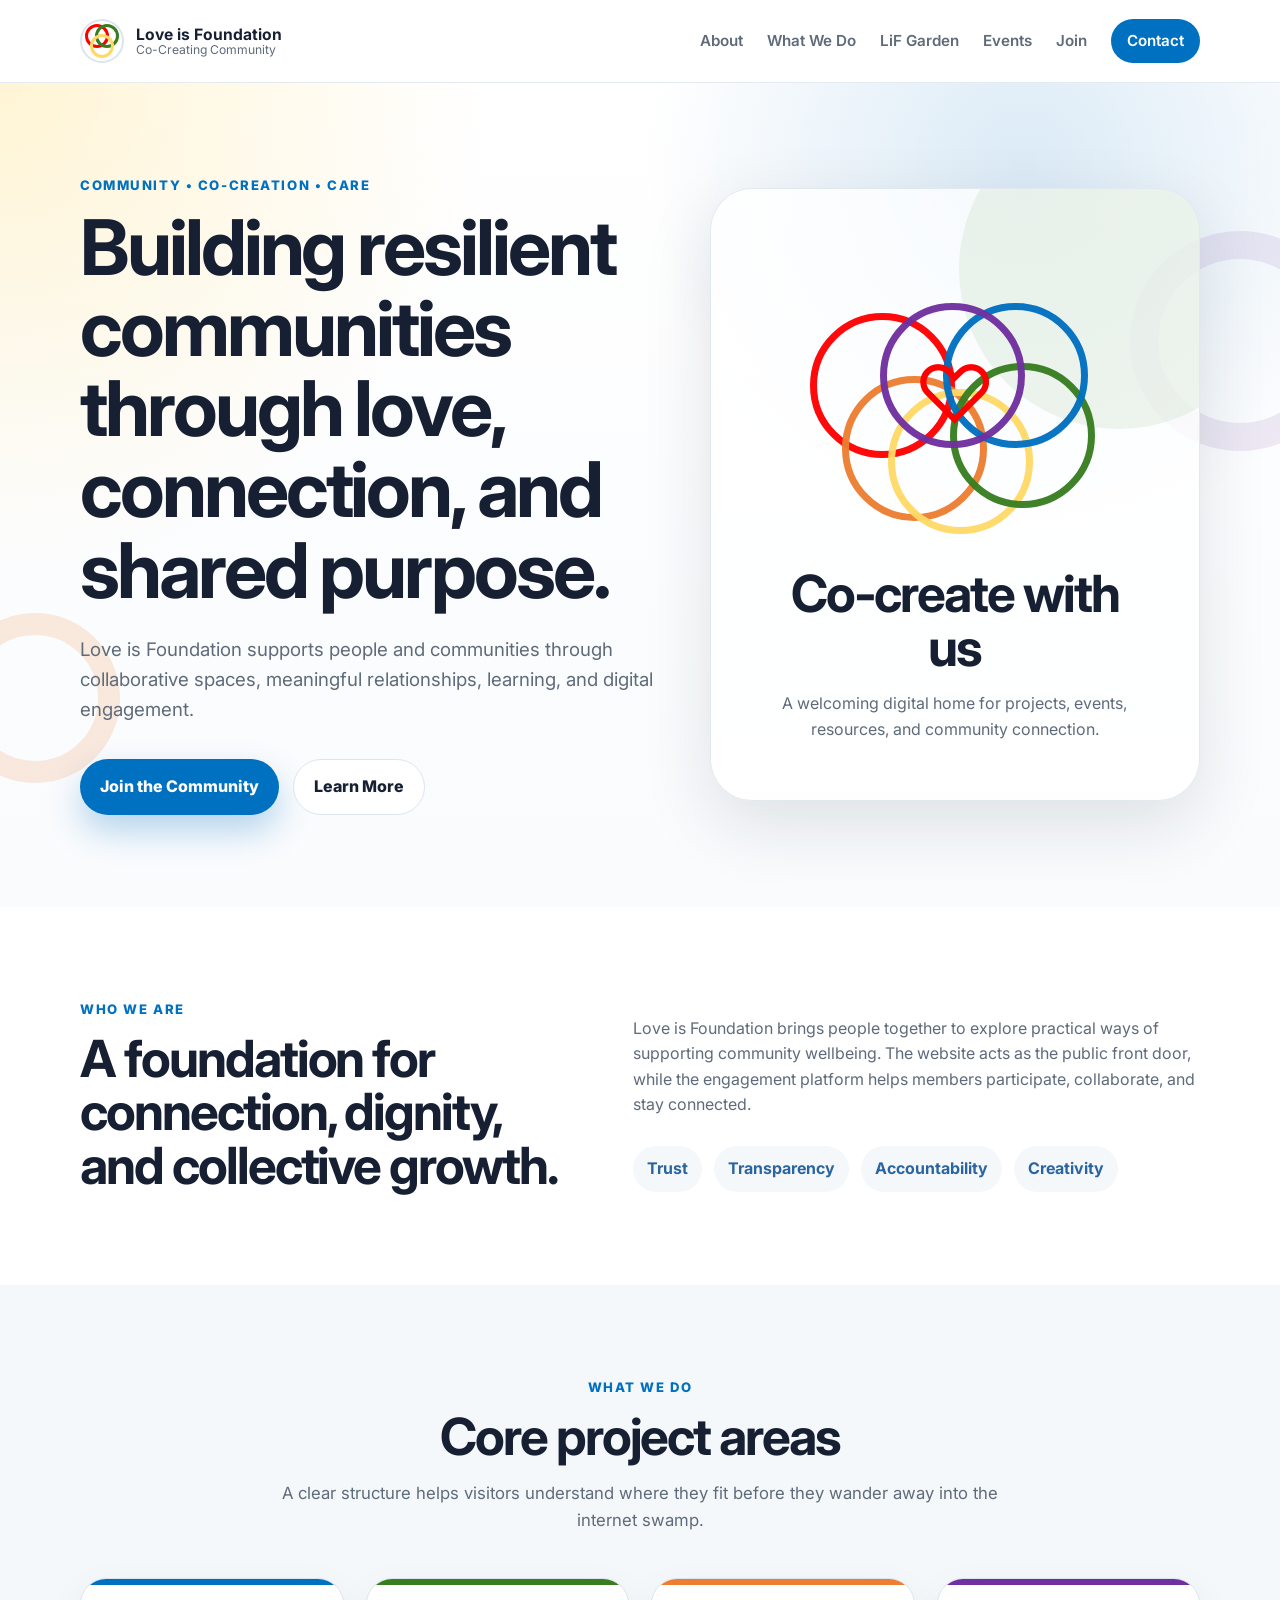
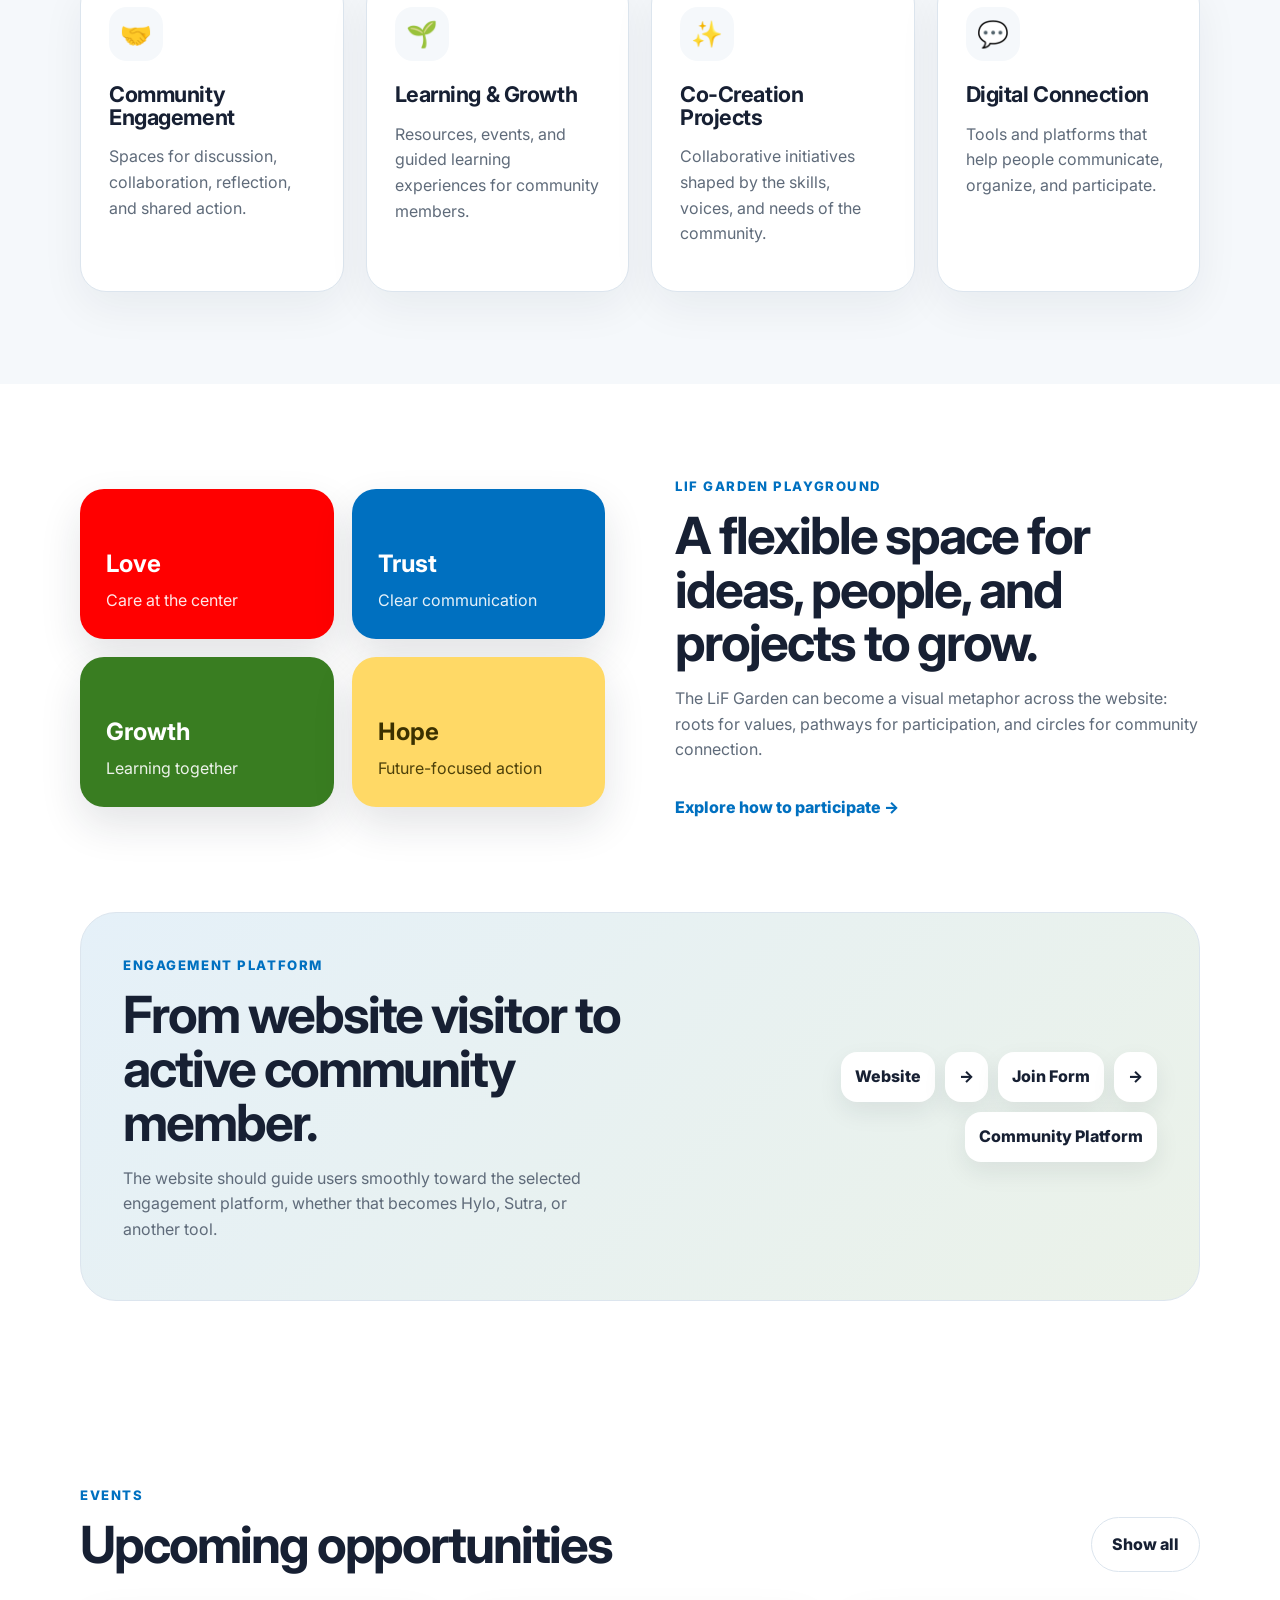
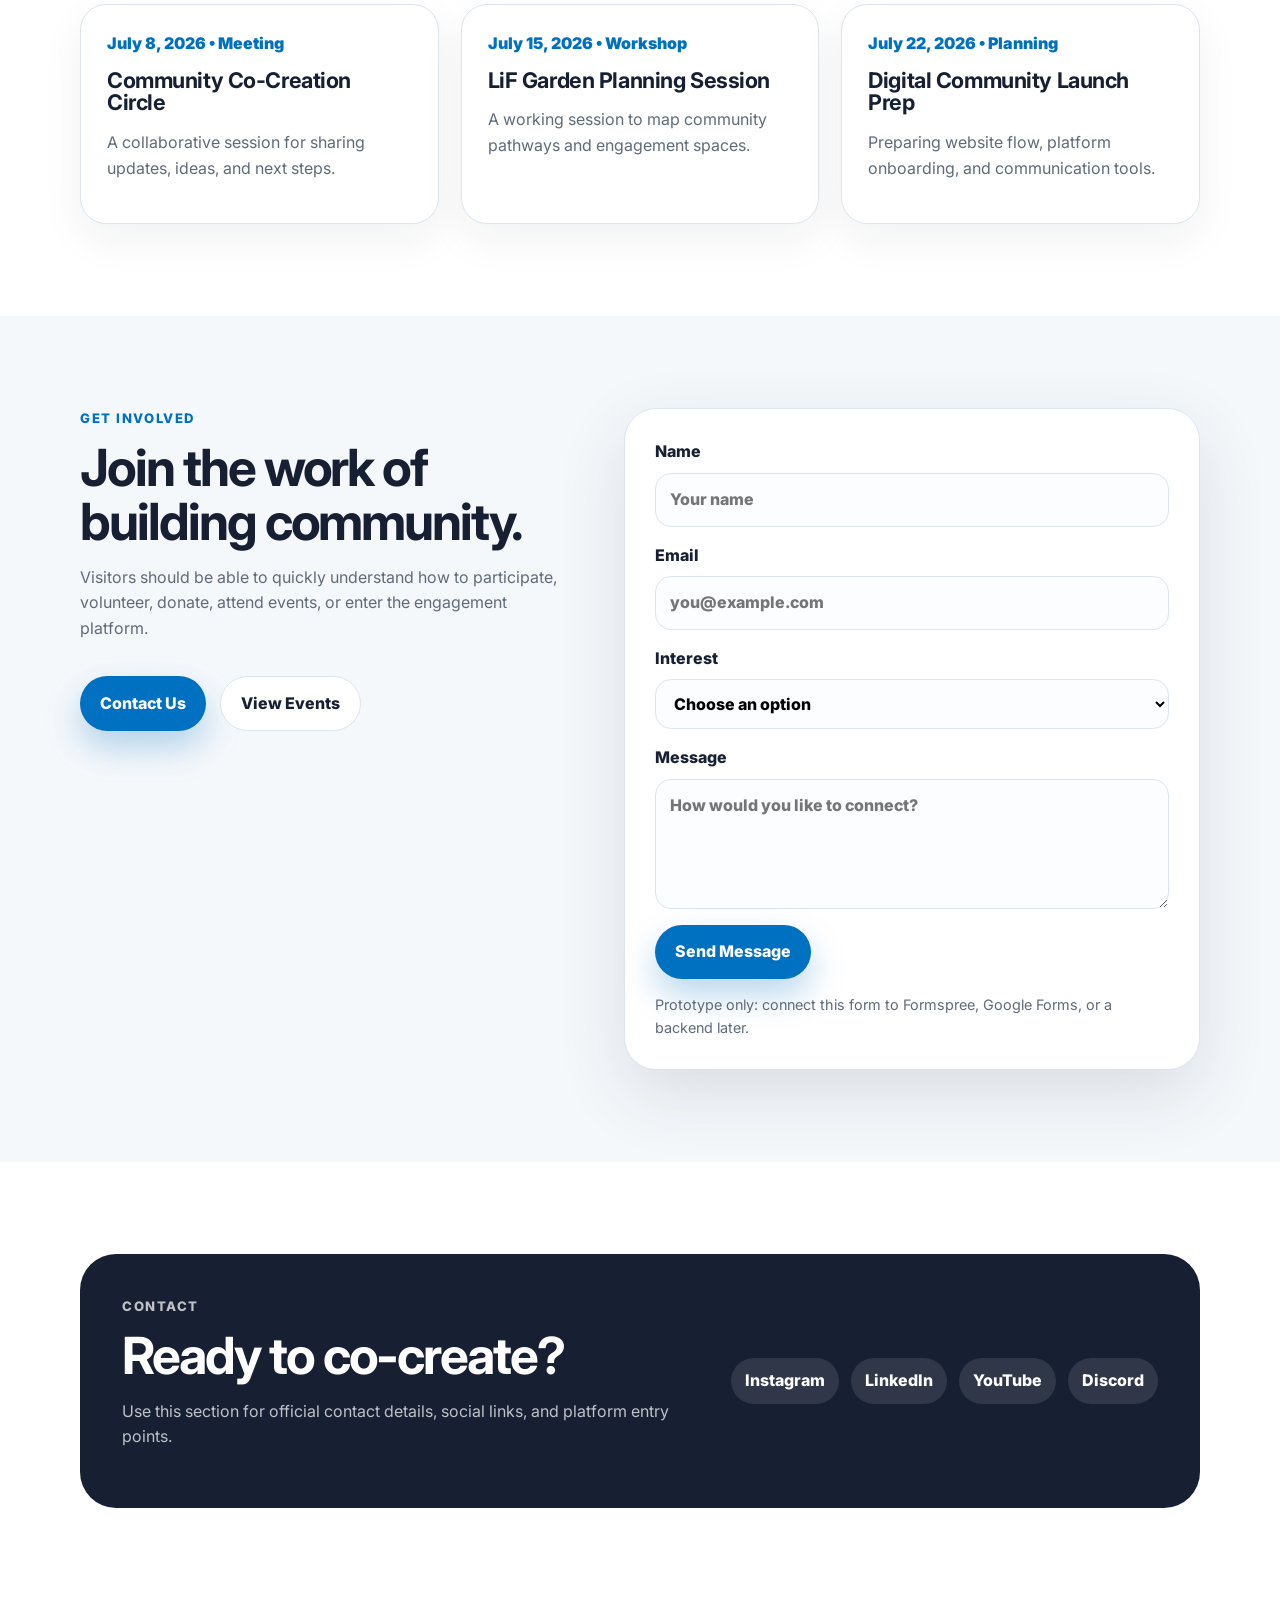
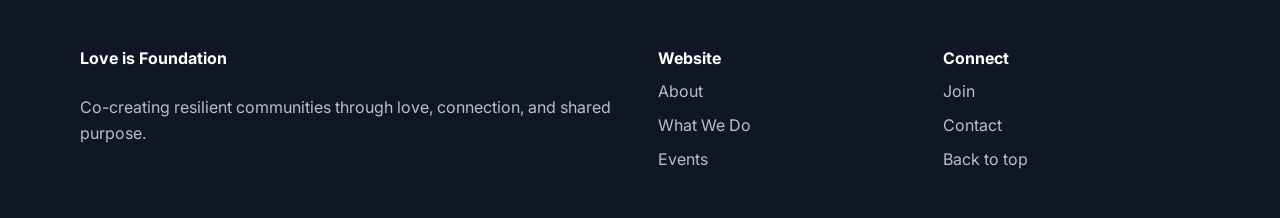
==== index.html @ 9cab79f5 "Add files via upload" ====
<!DOCTYPE html>
<html lang="en">
<head>
  <meta charset="UTF-8" />
  <meta name="viewport" content="width=device-width, initial-scale=1.0" />
  <meta name="description" content="Love is Foundation website prototype for community, co-creation, events, volunteering, and engagement." />
  <title>Love is Foundation | Co-Creating Community</title>
  <link rel="preconnect" href="https://fonts.googleapis.com">
  <link rel="preconnect" href="https://fonts.gstatic.com" crossorigin>
  <link href="https://fonts.googleapis.com/css2?family=Inter:wght@400;500;600;700;800&display=swap" rel="stylesheet">
  <link rel="stylesheet" href="styles.css" />
</head>
<body>
  <a class="skip-link" href="#main">Skip to main content</a>

  <header class="site-header" id="top">
    <nav class="nav container" aria-label="Main navigation">
      <a href="#home" class="brand" aria-label="Love is Foundation home">
        <span class="brand-mark" aria-hidden="true">
          <span></span><span></span><span></span>
        </span>
        <span class="brand-text">
          <strong>Love is Foundation</strong>
          <small>Co-Creating Community</small>
        </span>
      </a>

      <button class="nav-toggle" id="navToggle" aria-label="Open menu" aria-expanded="false">
        <span></span><span></span><span></span>
      </button>

      <div class="nav-links" id="navLinks">
        <a href="#about">About</a>
        <a href="#work">What We Do</a>
        <a href="#garden">LiF Garden</a>
        <a href="#events">Events</a>
        <a href="#join">Join</a>
        <a href="#contact" class="nav-cta">Contact</a>
      </div>
    </nav>
  </header>

  <main id="main">
    <section class="hero section" id="home">
      <div class="hero-bg-shape shape-one" aria-hidden="true"></div>
      <div class="hero-bg-shape shape-two" aria-hidden="true"></div>

      <div class="container hero-grid">
        <div class="hero-content reveal">
          <p class="eyebrow">Community • Co-Creation • Care</p>
          <h1>Building resilient communities through love, connection, and shared purpose.</h1>
          <p class="hero-text">
            Love is Foundation supports people and communities through collaborative spaces,
            meaningful relationships, learning, and digital engagement.
          </p>
          <div class="hero-actions">
            <a class="btn btn-primary" href="#join">Join the Community</a>
            <a class="btn btn-secondary" href="#about">Learn More</a>
          </div>
        </div>

        <div class="hero-card reveal">
          <div class="orbit-logo" aria-label="Decorative Love is Foundation inspired circle graphic">
            <span class="circle red"></span>
            <span class="circle orange"></span>
            <span class="circle yellow"></span>
            <span class="circle green"></span>
            <span class="circle blue"></span>
            <span class="circle purple"></span>
            <span class="heart">♡</span>
          </div>
          <div class="hero-card-text">
            <h2>Co-create with us</h2>
            <p>A welcoming digital home for projects, events, resources, and community connection.</p>
          </div>
        </div>
      </div>
    </section>

    <section class="section about" id="about">
      <div class="container split">
        <div class="section-intro reveal">
          <p class="eyebrow">Who we are</p>
          <h2>A foundation for connection, dignity, and collective growth.</h2>
        </div>
        <div class="reveal">
          <p>
            Love is Foundation brings people together to explore practical ways of supporting
            community wellbeing. The website acts as the public front door, while the engagement
            platform helps members participate, collaborate, and stay connected.
          </p>
          <div class="value-row">
            <span>Trust</span>
            <span>Transparency</span>
            <span>Accountability</span>
            <span>Creativity</span>
          </div>
        </div>
      </div>
    </section>

    <section class="section work" id="work">
      <div class="container">
        <div class="center reveal">
          <p class="eyebrow">What we do</p>
          <h2>Core project areas</h2>
          <p class="section-subtitle">
            A clear structure helps visitors understand where they fit before they wander away into the internet swamp.
          </p>
        </div>

        <div class="card-grid">
          <article class="feature-card reveal" data-accent="blue">
            <div class="icon">🤝</div>
            <h3>Community Engagement</h3>
            <p>Spaces for discussion, collaboration, reflection, and shared action.</p>
          </article>

          <article class="feature-card reveal" data-accent="green">
            <div class="icon">🌱</div>
            <h3>Learning & Growth</h3>
            <p>Resources, events, and guided learning experiences for community members.</p>
          </article>

          <article class="feature-card reveal" data-accent="orange">
            <div class="icon">✨</div>
            <h3>Co-Creation Projects</h3>
            <p>Collaborative initiatives shaped by the skills, voices, and needs of the community.</p>
          </article>

          <article class="feature-card reveal" data-accent="purple">
            <div class="icon">💬</div>
            <h3>Digital Connection</h3>
            <p>Tools and platforms that help people communicate, organize, and participate.</p>
          </article>
        </div>
      </div>
    </section>

    <section class="section garden" id="garden">
      <div class="container split reverse">
        <div class="garden-panel reveal">
          <div class="mini-card red-card">
            <strong>Love</strong>
            <span>Care at the center</span>
          </div>
          <div class="mini-card blue-card">
            <strong>Trust</strong>
            <span>Clear communication</span>
          </div>
          <div class="mini-card green-card">
            <strong>Growth</strong>
            <span>Learning together</span>
          </div>
          <div class="mini-card yellow-card">
            <strong>Hope</strong>
            <span>Future-focused action</span>
          </div>
        </div>

        <div class="reveal">
          <p class="eyebrow">LiF Garden Playground</p>
          <h2>A flexible space for ideas, people, and projects to grow.</h2>
          <p>
            The LiF Garden can become a visual metaphor across the website: roots for values,
            pathways for participation, and circles for community connection.
          </p>
          <a class="text-link" href="#join">Explore how to participate →</a>
        </div>
      </div>
    </section>

    <section class="section platform">
      <div class="container">
        <div class="platform-box reveal">
          <div>
            <p class="eyebrow">Engagement Platform</p>
            <h2>From website visitor to active community member.</h2>
            <p>
              The website should guide users smoothly toward the selected engagement platform,
              whether that becomes Hylo, Sutra, or another tool.
            </p>
          </div>
          <div class="flow" aria-label="Website to engagement platform flow">
            <span>Website</span>
            <span>→</span>
            <span>Join Form</span>
            <span>→</span>
            <span>Community Platform</span>
          </div>
        </div>
      </div>
    </section>

    <section class="section events" id="events">
      <div class="container">
        <div class="section-heading reveal">
          <div>
            <p class="eyebrow">Events</p>
            <h2>Upcoming opportunities</h2>
          </div>
          <button class="btn btn-secondary" id="showAllEvents">Show all</button>
        </div>

        <div class="event-list" id="eventList" aria-live="polite"></div>
      </div>
    </section>

    <section class="section join" id="join">
      <div class="container join-grid">
        <div class="reveal">
          <p class="eyebrow">Get involved</p>
          <h2>Join the work of building community.</h2>
          <p>
            Visitors should be able to quickly understand how to participate, volunteer,
            donate, attend events, or enter the engagement platform.
          </p>

          <div class="join-actions">
            <a class="btn btn-primary" href="#contact">Contact Us</a>
            <a class="btn btn-secondary" href="#events">View Events</a>
          </div>
        </div>

        <form class="contact-form reveal" id="contactForm">
          <label>
            Name
            <input type="text" name="name" placeholder="Your name" required />
          </label>

          <label>
            Email
            <input type="email" name="email" placeholder="you@example.com" required />
          </label>

          <label>
            Interest
            <select name="interest" required>
              <option value="">Choose an option</option>
              <option>Volunteering</option>
              <option>Community platform</option>
              <option>Events</option>
              <option>Partnership</option>
              <option>General question</option>
            </select>
          </label>

          <label>
            Message
            <textarea name="message" rows="4" placeholder="How would you like to connect?"></textarea>
          </label>

          <button class="btn btn-primary" type="submit">Send Message</button>
          <p class="form-note" id="formNote">Prototype only: connect this form to Formspree, Google Forms, or a backend later.</p>
        </form>
      </div>
    </section>

    <section class="section contact" id="contact">
      <div class="container contact-strip reveal">
        <div>
          <p class="eyebrow">Contact</p>
          <h2>Ready to co-create?</h2>
          <p>Use this section for official contact details, social links, and platform entry points.</p>
        </div>
        <div class="social-links">
          <a href="#" aria-label="Instagram">Instagram</a>
          <a href="#" aria-label="LinkedIn">LinkedIn</a>
          <a href="#" aria-label="YouTube">YouTube</a>
          <a href="#" aria-label="Discord">Discord</a>
        </div>
      </div>
    </section>
  </main>

  <footer class="site-footer">
    <div class="container footer-grid">
      <div>
        <strong>Love is Foundation</strong>
        <p>Co-creating resilient communities through love, connection, and shared purpose.</p>
      </div>

      <div>
        <strong>Website</strong>
        <a href="#about">About</a>
        <a href="#work">What We Do</a>
        <a href="#events">Events</a>
      </div>

      <div>
        <strong>Connect</strong>
        <a href="#join">Join</a>
        <a href="#contact">Contact</a>
        <a href="#top">Back to top</a>
      </div>
    </div>
  </footer>

  <script src="script.js"></script>
</body>
</html>
---- styles.css ----
:root {
  --red: #ff0000;
  --purple: #7030a0;
  --blue: #0070c0;
  --deep-blue: #2a65a0;
  --orange: #ed7d31;
  --yellow: #ffd966;
  --green: #397d21;

  --ink: #172033;
  --muted: #5f6b7a;
  --soft: #f5f8fb;
  --card: #ffffff;
  --line: #dce5ee;
  --shadow: 0 24px 70px rgba(23, 32, 51, 0.12);
  --radius: 26px;
  --container: 1120px;
}

* {
  box-sizing: border-box;
}

html {
  scroll-behavior: smooth;
}

body {
  margin: 0;
  font-family: "Inter", system-ui, -apple-system, BlinkMacSystemFont, "Segoe UI", sans-serif;
  color: var(--ink);
  background: #ffffff;
  line-height: 1.6;
}

a {
  color: inherit;
  text-decoration: none;
}

img {
  max-width: 100%;
}

button,
input,
select,
textarea {
  font: inherit;
}

.container {
  width: min(var(--container), calc(100% - 40px));
  margin: 0 auto;
}

.skip-link {
  position: absolute;
  top: -100px;
  left: 16px;
  background: var(--ink);
  color: white;
  padding: 10px 14px;
  border-radius: 10px;
  z-index: 1000;
}

.skip-link:focus {
  top: 16px;
}

.site-header {
  position: sticky;
  top: 0;
  z-index: 50;
  background: rgba(255, 255, 255, 0.88);
  backdrop-filter: blur(18px);
  border-bottom: 1px solid rgba(220, 229, 238, 0.8);
}

.nav {
  height: 82px;
  display: flex;
  align-items: center;
  justify-content: space-between;
}

.brand {
  display: inline-flex;
  align-items: center;
  gap: 12px;
}

.brand-mark {
  width: 44px;
  height: 44px;
  position: relative;
  border-radius: 50%;
  background: white;
  box-shadow: inset 0 0 0 2px var(--line);
}

.brand-mark span {
  position: absolute;
  width: 24px;
  height: 24px;
  border: 3px solid var(--blue);
  border-radius: 50%;
}

.brand-mark span:nth-child(1) {
  left: 5px;
  top: 5px;
  border-color: var(--red);
}

.brand-mark span:nth-child(2) {
  right: 5px;
  top: 5px;
  border-color: var(--green);
}

.brand-mark span:nth-child(3) {
  left: 10px;
  bottom: 5px;
  border-color: var(--yellow);
}

.brand-text {
  display: flex;
  flex-direction: column;
  line-height: 1.1;
}

.brand-text strong {
  font-size: 0.98rem;
}

.brand-text small {
  color: var(--muted);
  font-size: 0.76rem;
}

.nav-links {
  display: flex;
  align-items: center;
  gap: 24px;
  color: var(--muted);
  font-weight: 600;
  font-size: 0.95rem;
}

.nav-links a {
  transition: color 0.2s ease;
}

.nav-links a:hover,
.nav-links a:focus {
  color: var(--blue);
}

.nav-cta {
  padding: 10px 16px;
  border-radius: 999px;
  background: var(--blue);
  color: white !important;
}

.nav-toggle {
  display: none;
  width: 44px;
  height: 44px;
  border: 0;
  border-radius: 12px;
  background: var(--soft);
  cursor: pointer;
}

.nav-toggle span {
  display: block;
  width: 22px;
  height: 2px;
  margin: 5px auto;
  background: var(--ink);
}

.section {
  padding: 92px 0;
  position: relative;
}

.hero {
  min-height: calc(100vh - 82px);
  display: flex;
  align-items: center;
  overflow: hidden;
  background:
    radial-gradient(circle at top left, rgba(255, 217, 102, 0.28), transparent 32%),
    radial-gradient(circle at 80% 10%, rgba(0, 112, 192, 0.14), transparent 30%),
    linear-gradient(180deg, #ffffff 0%, #f9fbfd 100%);
}

.hero-grid {
  display: grid;
  grid-template-columns: 1.08fr 0.92fr;
  gap: 54px;
  align-items: center;
}

.eyebrow {
  margin: 0 0 12px;
  color: var(--blue);
  font-weight: 800;
  font-size: 0.82rem;
  letter-spacing: 0.12em;
  text-transform: uppercase;
}

h1,
h2,
h3 {
  margin: 0;
  line-height: 1.05;
  letter-spacing: -0.04em;
}

h1 {
  font-size: clamp(2.7rem, 6vw, 5.6rem);
}

h2 {
  font-size: clamp(2rem, 4vw, 3.4rem);
}

h3 {
  font-size: 1.35rem;
  letter-spacing: -0.02em;
}

p {
  color: var(--muted);
}

.hero-text {
  max-width: 620px;
  font-size: 1.17rem;
  margin: 24px 0 0;
}

.hero-actions,
.join-actions {
  display: flex;
  gap: 14px;
  flex-wrap: wrap;
  margin-top: 34px;
}

.btn {
  display: inline-flex;
  align-items: center;
  justify-content: center;
  border: 0;
  border-radius: 999px;
  padding: 14px 20px;
  font-weight: 800;
  cursor: pointer;
  transition: transform 0.2s ease, box-shadow 0.2s ease, background 0.2s ease;
}

.btn:hover {
  transform: translateY(-2px);
}

.btn-primary {
  background: var(--blue);
  color: white;
  box-shadow: 0 16px 34px rgba(0, 112, 192, 0.28);
}

.btn-secondary {
  background: white;
  color: var(--ink);
  border: 1px solid var(--line);
}

.hero-card {
  min-height: 520px;
  border-radius: 42px;
  background: rgba(255, 255, 255, 0.76);
  box-shadow: var(--shadow);
  border: 1px solid rgba(220, 229, 238, 0.85);
  display: grid;
  place-items: center;
  padding: 42px;
  position: relative;
  overflow: hidden;
}

.hero-card::before {
  content: "";
  position: absolute;
  width: 320px;
  height: 320px;
  border-radius: 50%;
  background: rgba(57, 125, 33, 0.08);
  top: -80px;
  right: -80px;
}

.hero-card-text {
  position: relative;
  text-align: center;
  max-width: 360px;
}

.orbit-logo {
  width: 310px;
  height: 310px;
  position: relative;
  margin-bottom: 26px;
}

.circle {
  position: absolute;
  width: 145px;
  height: 145px;
  border: 7px solid;
  border-radius: 50%;
  opacity: 0.96;
}

.circle.red {
  border-color: var(--red);
  left: 10px;
  top: 82px;
}

.circle.orange {
  border-color: var(--orange);
  left: 42px;
  top: 145px;
}

.circle.yellow {
  border-color: var(--yellow);
  left: 88px;
  top: 158px;
}

.circle.green {
  border-color: var(--green);
  right: 15px;
  top: 132px;
}

.circle.blue {
  border-color: var(--blue);
  right: 22px;
  top: 72px;
}

.circle.purple {
  border-color: var(--purple);
  left: 80px;
  top: 72px;
}

.heart {
  position: absolute;
  inset: 0;
  display: grid;
  place-items: center;
  font-size: 5rem;
  color: var(--red);
  transform: translateY(8px);
}

.shape-one,
.shape-two {
  position: absolute;
  border-radius: 50%;
  pointer-events: none;
}

.shape-one {
  width: 170px;
  height: 170px;
  border: 22px solid rgba(237, 125, 49, 0.16);
  left: -50px;
  bottom: 15%;
}

.shape-two {
  width: 220px;
  height: 220px;
  border: 28px solid rgba(112, 48, 160, 0.1);
  right: -70px;
  top: 18%;
}

.split {
  display: grid;
  grid-template-columns: 0.92fr 1.08fr;
  gap: 70px;
  align-items: center;
}

.split.reverse {
  grid-template-columns: 1fr 1fr;
}

.value-row {
  display: flex;
  flex-wrap: wrap;
  gap: 12px;
  margin-top: 28px;
}

.value-row span {
  padding: 10px 14px;
  border-radius: 999px;
  background: var(--soft);
  font-weight: 700;
  color: var(--deep-blue);
}

.center {
  text-align: center;
  max-width: 760px;
  margin: 0 auto 44px;
}

.section-subtitle {
  font-size: 1.05rem;
}

.work {
  background: var(--soft);
}

.card-grid {
  display: grid;
  grid-template-columns: repeat(4, 1fr);
  gap: 22px;
}

.feature-card {
  background: white;
  border: 1px solid var(--line);
  border-radius: var(--radius);
  padding: 28px;
  min-height: 260px;
  box-shadow: 0 16px 44px rgba(23, 32, 51, 0.06);
  position: relative;
  overflow: hidden;
}

.feature-card::before {
  content: "";
  position: absolute;
  inset: 0 0 auto 0;
  height: 6px;
  background: var(--blue);
}

.feature-card[data-accent="green"]::before {
  background: var(--green);
}

.feature-card[data-accent="orange"]::before {
  background: var(--orange);
}

.feature-card[data-accent="purple"]::before {
  background: var(--purple);
}

.icon {
  width: 54px;
  height: 54px;
  display: grid;
  place-items: center;
  background: var(--soft);
  border-radius: 18px;
  font-size: 1.6rem;
  margin-bottom: 22px;
}

.garden {
  background: white;
}

.garden-panel {
  display: grid;
  grid-template-columns: repeat(2, minmax(0, 1fr));
  gap: 18px;
}

.mini-card {
  border-radius: 24px;
  padding: 26px;
  min-height: 150px;
  color: white;
  display: flex;
  flex-direction: column;
  justify-content: flex-end;
  box-shadow: 0 18px 42px rgba(23, 32, 51, 0.12);
}

.mini-card strong {
  font-size: 1.5rem;
  margin-bottom: 4px;
}

.mini-card span {
  opacity: 0.9;
}

.red-card { background: var(--red); }
.blue-card { background: var(--blue); }
.green-card { background: var(--green); }
.yellow-card {
  background: var(--yellow);
  color: #3b3100;
}

.text-link {
  display: inline-flex;
  margin-top: 16px;
  color: var(--blue);
  font-weight: 800;
}

.platform {
  padding-top: 0;
}

.platform-box {
  border-radius: 36px;
  padding: 42px;
  background: linear-gradient(135deg, rgba(0, 112, 192, 0.1), rgba(57, 125, 33, 0.1));
  border: 1px solid var(--line);
  display: grid;
  grid-template-columns: 1fr 1fr;
  gap: 34px;
  align-items: center;
}

.flow {
  display: flex;
  flex-wrap: wrap;
  gap: 10px;
  justify-content: flex-end;
}

.flow span {
  padding: 12px 14px;
  border-radius: 16px;
  background: white;
  font-weight: 800;
  box-shadow: 0 10px 25px rgba(23, 32, 51, 0.08);
}

.section-heading {
  display: flex;
  align-items: end;
  justify-content: space-between;
  gap: 18px;
  margin-bottom: 32px;
}

.event-list {
  display: grid;
  grid-template-columns: repeat(3, 1fr);
  gap: 22px;
}

.event-card {
  border: 1px solid var(--line);
  border-radius: var(--radius);
  padding: 26px;
  background: white;
  box-shadow: 0 16px 44px rgba(23, 32, 51, 0.06);
}

.event-date {
  color: var(--blue);
  font-weight: 900;
  margin-bottom: 12px;
}

.event-card h3 {
  margin-bottom: 12px;
}

.join {
  background: var(--soft);
}

.join-grid {
  display: grid;
  grid-template-columns: 0.92fr 1.08fr;
  gap: 54px;
  align-items: start;
}

.contact-form {
  background: white;
  border-radius: 32px;
  padding: 30px;
  border: 1px solid var(--line);
  box-shadow: var(--shadow);
}

.contact-form label {
  display: grid;
  gap: 8px;
  margin-bottom: 16px;
  font-weight: 800;
  color: var(--ink);
}

.contact-form input,
.contact-form select,
.contact-form textarea {
  width: 100%;
  border: 1px solid var(--line);
  border-radius: 16px;
  padding: 13px 14px;
  outline: none;
  background: #fbfdff;
}

.contact-form input:focus,
.contact-form select:focus,
.contact-form textarea:focus {
  border-color: var(--blue);
  box-shadow: 0 0 0 4px rgba(0, 112, 192, 0.12);
}

.form-note {
  margin: 14px 0 0;
  font-size: 0.9rem;
}

.contact-strip {
  border-radius: 36px;
  background: var(--ink);
  color: white;
  padding: 42px;
  display: grid;
  grid-template-columns: 1fr auto;
  gap: 24px;
  align-items: center;
}

.contact-strip p {
  color: rgba(255, 255, 255, 0.72);
}

.social-links {
  display: flex;
  flex-wrap: wrap;
  gap: 12px;
  justify-content: flex-end;
}

.social-links a {
  background: rgba(255, 255, 255, 0.1);
  padding: 10px 14px;
  border-radius: 999px;
  font-weight: 800;
}

.site-footer {
  background: #0f1726;
  color: white;
  padding: 46px 0;
}

.site-footer p,
.site-footer a {
  color: rgba(255, 255, 255, 0.72);
}

.footer-grid {
  display: grid;
  grid-template-columns: 1.5fr 0.7fr 0.7fr;
  gap: 28px;
}

.footer-grid div {
  display: grid;
  gap: 8px;
  align-content: start;
}

.reveal {
  opacity: 0;
  transform: translateY(20px);
  transition: opacity 0.65s ease, transform 0.65s ease;
}

.reveal.visible {
  opacity: 1;
  transform: translateY(0);
}

@media (max-width: 920px) {
  .nav-toggle {
    display: block;
  }

  .nav-links {
    position: absolute;
    left: 20px;
    right: 20px;
    top: 88px;
    padding: 18px;
    background: white;
    border: 1px solid var(--line);
    border-radius: 22px;
    box-shadow: var(--shadow);
    display: none;
    flex-direction: column;
    align-items: stretch;
  }

  .nav-links.open {
    display: flex;
  }

  .hero-grid,
  .split,
  .split.reverse,
  .platform-box,
  .join-grid,
  .contact-strip {
    grid-template-columns: 1fr;
  }

  .hero-card {
    min-height: 420px;
  }

  .card-grid,
  .event-list {
    grid-template-columns: repeat(2, 1fr);
  }

  .flow,
  .social-links {
    justify-content: flex-start;
  }
}

@media (max-width: 640px) {
  .container {
    width: min(100% - 28px, var(--container));
  }

  .section {
    padding: 68px 0;
  }

  .hero {
    min-height: auto;
    padding-top: 42px;
  }

  .brand-text small {
    display: none;
  }

  .hero-card {
    padding: 26px;
  }

  .orbit-logo {
    width: 240px;
    height: 240px;
    transform: scale(0.82);
  }

  .card-grid,
  .event-list,
  .garden-panel {
    grid-template-columns: 1fr;
  }

  .footer-grid {
    grid-template-columns: 1fr;
  }

  .section-heading {
    align-items: start;
    flex-direction: column;
  }
}

@media (prefers-reduced-motion: reduce) {
  html {
    scroll-behavior: auto;
  }

  .reveal {
    opacity: 1;
    transform: none;
    transition: none;
  }

  .btn:hover {
    transform: none;
  }
}
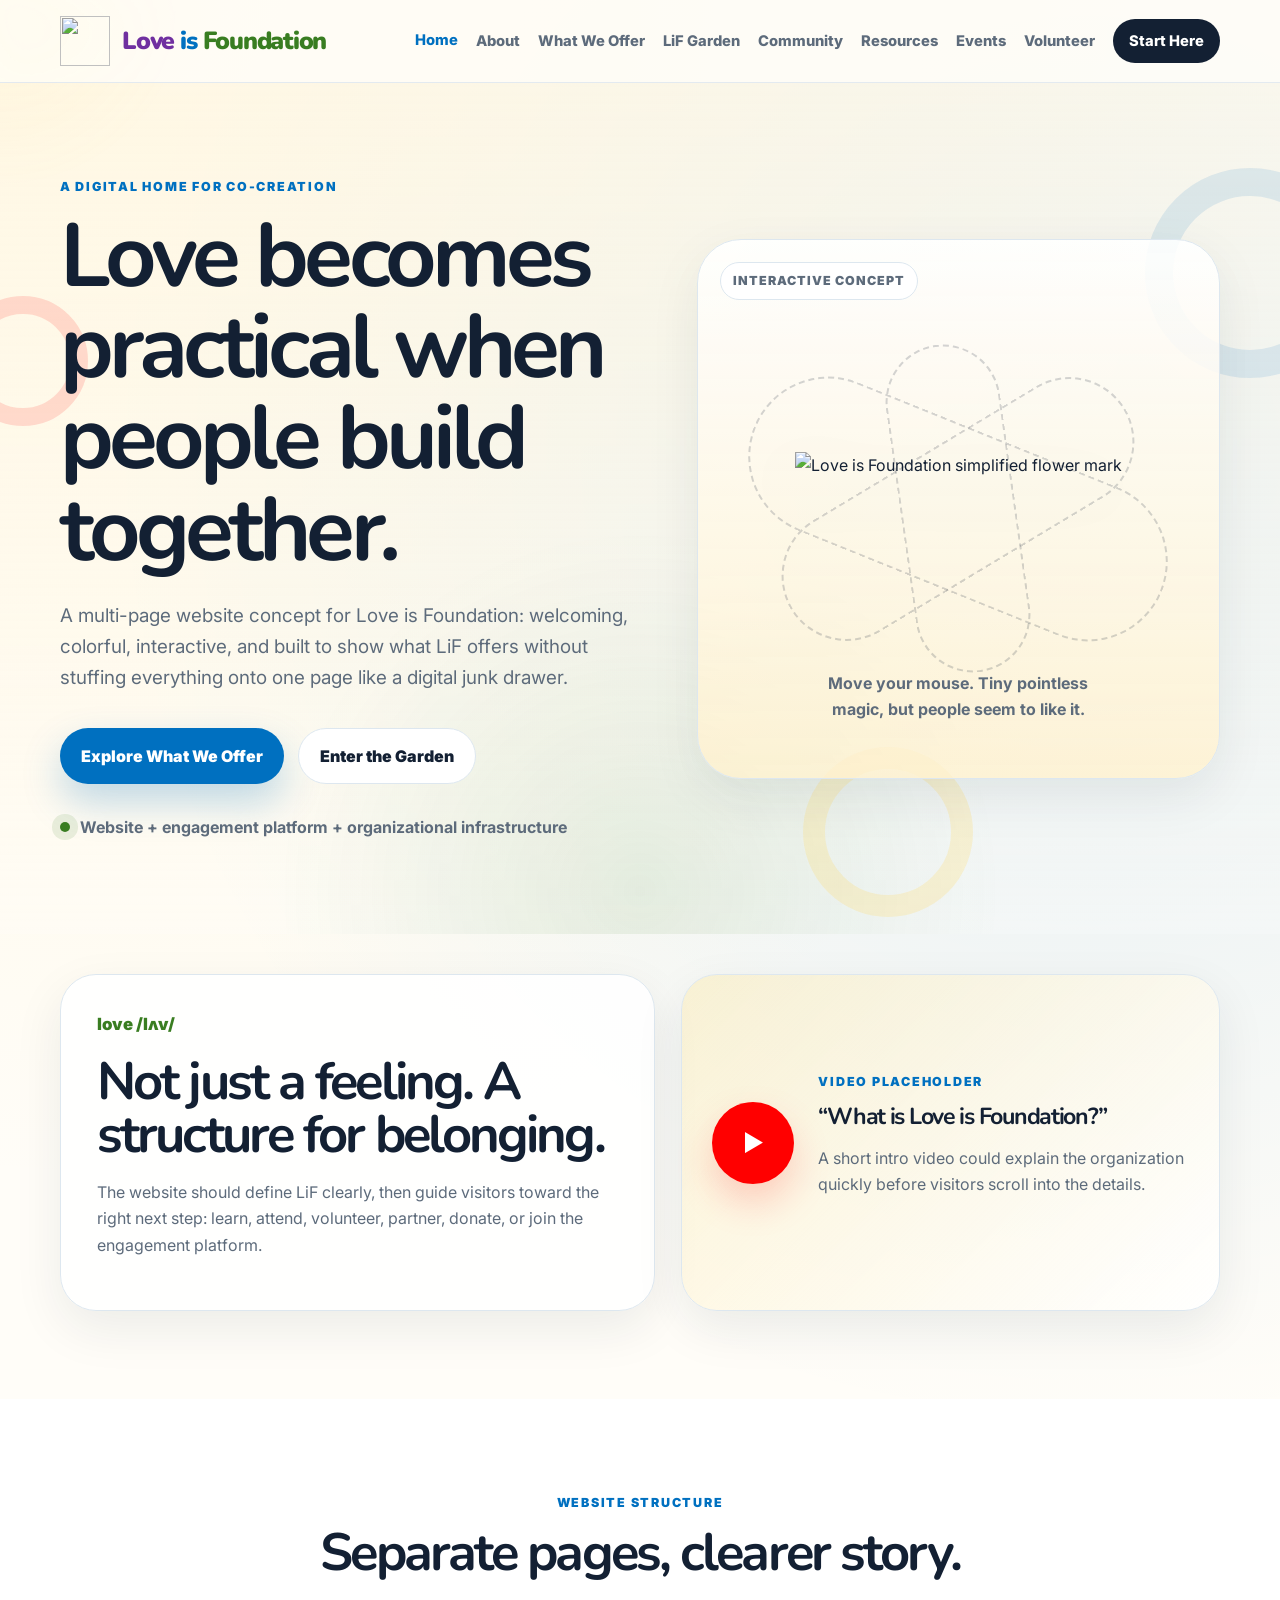
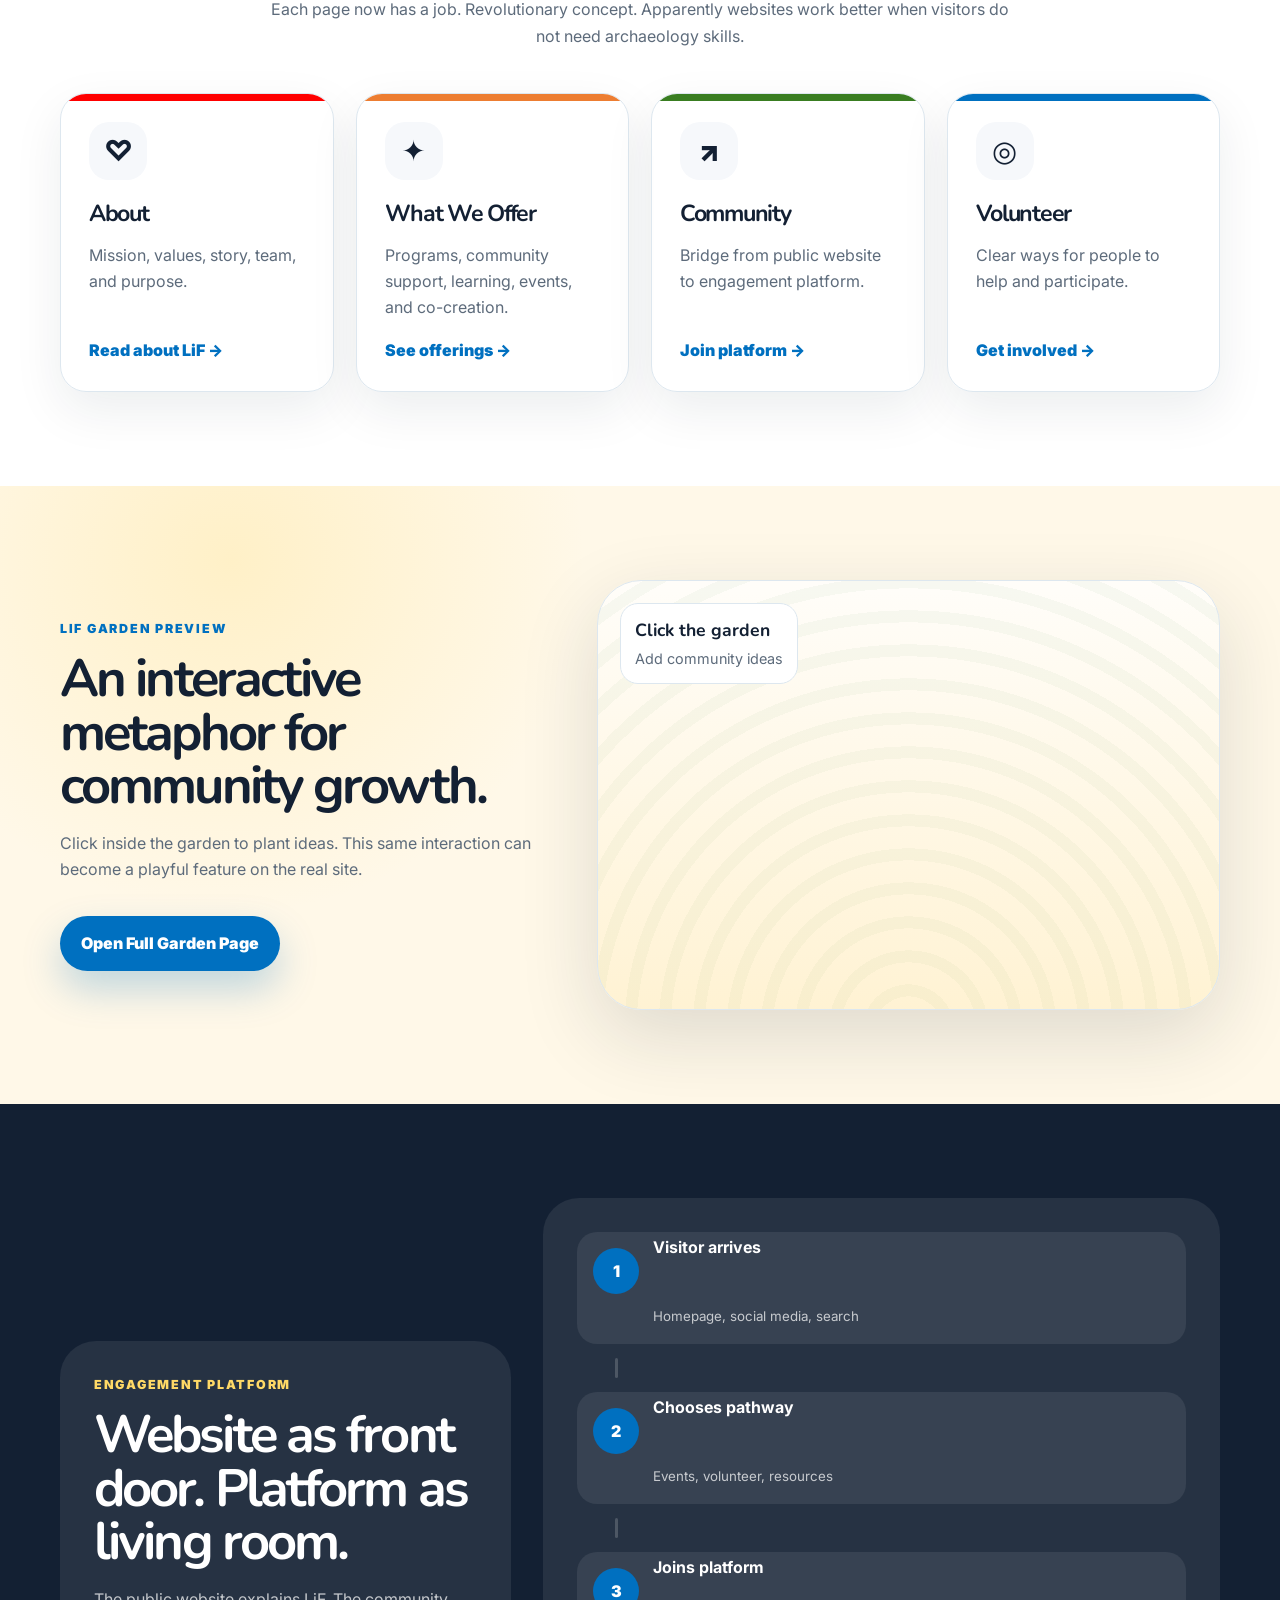
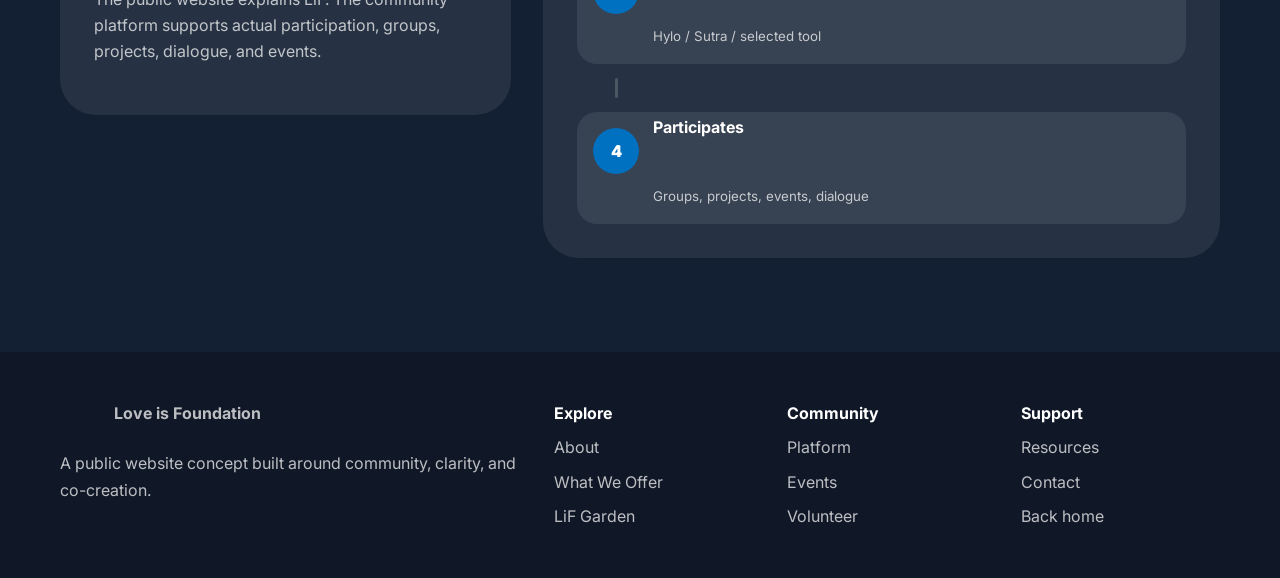
==== commit 56e61c46: "Add files via upload" ====
--- a/index.html
+++ b/index.html
@@ -3,299 +3,164 @@
 <head>
   <meta charset="UTF-8" />
   <meta name="viewport" content="width=device-width, initial-scale=1.0" />
-  <meta name="description" content="Love is Foundation website prototype for community, co-creation, events, volunteering, and engagement." />
-  <title>Love is Foundation | Co-Creating Community</title>
+  <meta name="description" content="Love is Foundation multi-page website prototype." />
+  <title>Home | Love is Foundation</title>
   <link rel="preconnect" href="https://fonts.googleapis.com">
   <link rel="preconnect" href="https://fonts.gstatic.com" crossorigin>
-  <link href="https://fonts.googleapis.com/css2?family=Inter:wght@400;500;600;700;800&display=swap" rel="stylesheet">
+  <link href="https://fonts.googleapis.com/css2?family=Nunito:wght@500;700;800;900&family=Inter:wght@400;500;600;700;800&display=swap" rel="stylesheet">
   <link rel="stylesheet" href="styles.css" />
 </head>
 <body>
-  <a class="skip-link" href="#main">Skip to main content</a>
+  <a class="skip-link" href="#main">Skip to content</a>
+<div class="cursor-glow" id="cursorGlow" aria-hidden="true"></div>
+<header class="site-header">
+  <nav class="nav container" aria-label="Main navigation">
+    <a href="index.html" class="brand" aria-label="Love is Foundation home">
+      <img src="assets/lif-mark.svg" alt="" class="brand-mark" />
+      <span class="brand-wordmark"><span>Love</span><span>is</span><span>Foundation</span></span>
+    </a>
+    <button class="nav-toggle" id="navToggle" aria-label="Open navigation" aria-expanded="false">
+      <span></span><span></span><span></span>
+    </button>
+    <div class="nav-links" id="navLinks">
+      <a href="index.html" class="active">Home</a>
+<a href="about.html" class="">About</a>
+<a href="programs.html" class="">What We Offer</a>
+<a href="garden.html" class="">LiF Garden</a>
+<a href="community.html" class="">Community</a>
+<a href="resources.html" class="">Resources</a>
+<a href="events.html" class="">Events</a>
+<a href="volunteer.html" class="">Volunteer</a>
+      <a href="contact.html" class="nav-cta ">Start Here</a>
+    </div>
+  </nav>
+</header>
+  <main id="main">
+    
+<section class="hero section" id="home">
+  <div class="doodle doodle-red" aria-hidden="true"></div>
+  <div class="doodle doodle-blue" aria-hidden="true"></div>
+  <div class="doodle doodle-yellow" aria-hidden="true"></div>
+  <div class="container hero-grid">
+    <div class="hero-copy reveal">
+      <p class="eyebrow">A digital home for co-creation</p>
+      <h1>Love becomes practical when people build together.</h1>
+      <p class="hero-text">A multi-page website concept for Love is Foundation: welcoming, colorful, interactive, and built to show what LiF offers without stuffing everything onto one page like a digital junk drawer.</p>
+      <div class="hero-actions">
+        <a href="programs.html" class="btn btn-primary">Explore What We Offer</a>
+        <a href="garden.html" class="btn btn-secondary">Enter the Garden</a>
+      </div>
+      <div class="hero-note"><span class="dot"></span>Website + engagement platform + organizational infrastructure</div>
+    </div>
+    <div class="hero-experience reveal" id="tiltCard">
+      <div class="story-card-label">interactive concept</div>
+      <div class="flower-stage"><img src="assets/lif-mark.svg" alt="Love is Foundation simplified flower mark" /></div>
+      <div class="mini-orbit orbit-a"></div>
+      <div class="mini-orbit orbit-b"></div>
+      <div class="mini-orbit orbit-c"></div>
+      <p>Move your mouse. Tiny pointless magic, but people seem to like it.</p>
+    </div>
+  </div>
+</section>
 
-  <header class="site-header" id="top">
-    <nav class="nav container" aria-label="Main navigation">
-      <a href="#home" class="brand" aria-label="Love is Foundation home">
-        <span class="brand-mark" aria-hidden="true">
-          <span></span><span></span><span></span>
-        </span>
-        <span class="brand-text">
-          <strong>Love is Foundation</strong>
-          <small>Co-Creating Community</small>
-        </span>
-      </a>
-
-      <button class="nav-toggle" id="navToggle" aria-label="Open menu" aria-expanded="false">
-        <span></span><span></span><span></span>
-      </button>
-
-      <div class="nav-links" id="navLinks">
-        <a href="#about">About</a>
-        <a href="#work">What We Do</a>
-        <a href="#garden">LiF Garden</a>
-        <a href="#events">Events</a>
-        <a href="#join">Join</a>
-        <a href="#contact" class="nav-cta">Contact</a>
-      </div>
-    </nav>
-  </header>
-
-  <main id="main">
-    <section class="hero section" id="home">
-      <div class="hero-bg-shape shape-one" aria-hidden="true"></div>
-      <div class="hero-bg-shape shape-two" aria-hidden="true"></div>
-
-      <div class="container hero-grid">
-        <div class="hero-content reveal">
-          <p class="eyebrow">Community • Co-Creation • Care</p>
-          <h1>Building resilient communities through love, connection, and shared purpose.</h1>
-          <p class="hero-text">
-            Love is Foundation supports people and communities through collaborative spaces,
-            meaningful relationships, learning, and digital engagement.
-          </p>
-          <div class="hero-actions">
-            <a class="btn btn-primary" href="#join">Join the Community</a>
-            <a class="btn btn-secondary" href="#about">Learn More</a>
-          </div>
-        </div>
-
-        <div class="hero-card reveal">
-          <div class="orbit-logo" aria-label="Decorative Love is Foundation inspired circle graphic">
-            <span class="circle red"></span>
-            <span class="circle orange"></span>
-            <span class="circle yellow"></span>
-            <span class="circle green"></span>
-            <span class="circle blue"></span>
-            <span class="circle purple"></span>
-            <span class="heart">♡</span>
-          </div>
-          <div class="hero-card-text">
-            <h2>Co-create with us</h2>
-            <p>A welcoming digital home for projects, events, resources, and community connection.</p>
-          </div>
-        </div>
-      </div>
-    </section>
-
-    <section class="section about" id="about">
-      <div class="container split">
-        <div class="section-intro reveal">
-          <p class="eyebrow">Who we are</p>
-          <h2>A foundation for connection, dignity, and collective growth.</h2>
-        </div>
-        <div class="reveal">
-          <p>
-            Love is Foundation brings people together to explore practical ways of supporting
-            community wellbeing. The website acts as the public front door, while the engagement
-            platform helps members participate, collaborate, and stay connected.
-          </p>
-          <div class="value-row">
-            <span>Trust</span>
-            <span>Transparency</span>
-            <span>Accountability</span>
-            <span>Creativity</span>
-          </div>
-        </div>
-      </div>
-    </section>
-
-    <section class="section work" id="work">
-      <div class="container">
-        <div class="center reveal">
-          <p class="eyebrow">What we do</p>
-          <h2>Core project areas</h2>
-          <p class="section-subtitle">
-            A clear structure helps visitors understand where they fit before they wander away into the internet swamp.
-          </p>
-        </div>
-
-        <div class="card-grid">
-          <article class="feature-card reveal" data-accent="blue">
-            <div class="icon">🤝</div>
-            <h3>Community Engagement</h3>
-            <p>Spaces for discussion, collaboration, reflection, and shared action.</p>
-          </article>
-
-          <article class="feature-card reveal" data-accent="green">
-            <div class="icon">🌱</div>
-            <h3>Learning & Growth</h3>
-            <p>Resources, events, and guided learning experiences for community members.</p>
-          </article>
-
-          <article class="feature-card reveal" data-accent="orange">
-            <div class="icon">✨</div>
-            <h3>Co-Creation Projects</h3>
-            <p>Collaborative initiatives shaped by the skills, voices, and needs of the community.</p>
-          </article>
-
-          <article class="feature-card reveal" data-accent="purple">
-            <div class="icon">💬</div>
-            <h3>Digital Connection</h3>
-            <p>Tools and platforms that help people communicate, organize, and participate.</p>
-          </article>
-        </div>
-      </div>
-    </section>
-
-    <section class="section garden" id="garden">
-      <div class="container split reverse">
-        <div class="garden-panel reveal">
-          <div class="mini-card red-card">
-            <strong>Love</strong>
-            <span>Care at the center</span>
-          </div>
-          <div class="mini-card blue-card">
-            <strong>Trust</strong>
-            <span>Clear communication</span>
-          </div>
-          <div class="mini-card green-card">
-            <strong>Growth</strong>
-            <span>Learning together</span>
-          </div>
-          <div class="mini-card yellow-card">
-            <strong>Hope</strong>
-            <span>Future-focused action</span>
-          </div>
-        </div>
-
-        <div class="reveal">
-          <p class="eyebrow">LiF Garden Playground</p>
-          <h2>A flexible space for ideas, people, and projects to grow.</h2>
-          <p>
-            The LiF Garden can become a visual metaphor across the website: roots for values,
-            pathways for participation, and circles for community connection.
-          </p>
-          <a class="text-link" href="#join">Explore how to participate →</a>
-        </div>
-      </div>
-    </section>
-
-    <section class="section platform">
-      <div class="container">
-        <div class="platform-box reveal">
-          <div>
-            <p class="eyebrow">Engagement Platform</p>
-            <h2>From website visitor to active community member.</h2>
-            <p>
-              The website should guide users smoothly toward the selected engagement platform,
-              whether that becomes Hylo, Sutra, or another tool.
-            </p>
-          </div>
-          <div class="flow" aria-label="Website to engagement platform flow">
-            <span>Website</span>
-            <span>→</span>
-            <span>Join Form</span>
-            <span>→</span>
-            <span>Community Platform</span>
-          </div>
-        </div>
-      </div>
-    </section>
-
-    <section class="section events" id="events">
-      <div class="container">
-        <div class="section-heading reveal">
-          <div>
-            <p class="eyebrow">Events</p>
-            <h2>Upcoming opportunities</h2>
-          </div>
-          <button class="btn btn-secondary" id="showAllEvents">Show all</button>
-        </div>
-
-        <div class="event-list" id="eventList" aria-live="polite"></div>
-      </div>
-    </section>
-
-    <section class="section join" id="join">
-      <div class="container join-grid">
-        <div class="reveal">
-          <p class="eyebrow">Get involved</p>
-          <h2>Join the work of building community.</h2>
-          <p>
-            Visitors should be able to quickly understand how to participate, volunteer,
-            donate, attend events, or enter the engagement platform.
-          </p>
-
-          <div class="join-actions">
-            <a class="btn btn-primary" href="#contact">Contact Us</a>
-            <a class="btn btn-secondary" href="#events">View Events</a>
-          </div>
-        </div>
-
-        <form class="contact-form reveal" id="contactForm">
-          <label>
-            Name
-            <input type="text" name="name" placeholder="Your name" required />
-          </label>
-
-          <label>
-            Email
-            <input type="email" name="email" placeholder="you@example.com" required />
-          </label>
-
-          <label>
-            Interest
-            <select name="interest" required>
-              <option value="">Choose an option</option>
-              <option>Volunteering</option>
-              <option>Community platform</option>
-              <option>Events</option>
-              <option>Partnership</option>
-              <option>General question</option>
-            </select>
-          </label>
-
-          <label>
-            Message
-            <textarea name="message" rows="4" placeholder="How would you like to connect?"></textarea>
-          </label>
-
-          <button class="btn btn-primary" type="submit">Send Message</button>
-          <p class="form-note" id="formNote">Prototype only: connect this form to Formspree, Google Forms, or a backend later.</p>
-        </form>
-      </div>
-    </section>
-
-    <section class="section contact" id="contact">
-      <div class="container contact-strip reveal">
-        <div>
-          <p class="eyebrow">Contact</p>
-          <h2>Ready to co-create?</h2>
-          <p>Use this section for official contact details, social links, and platform entry points.</p>
-        </div>
-        <div class="social-links">
-          <a href="#" aria-label="Instagram">Instagram</a>
-          <a href="#" aria-label="LinkedIn">LinkedIn</a>
-          <a href="#" aria-label="YouTube">YouTube</a>
-          <a href="#" aria-label="Discord">Discord</a>
-        </div>
-      </div>
-    </section>
-  </main>
-
-  <footer class="site-footer">
-    <div class="container footer-grid">
+<section class="definition-band">
+  <div class="container definition-grid">
+    <div class="definition-card reveal">
+      <p class="dictionary-label">love /lʌv/</p>
+      <h2>Not just a feeling. A structure for belonging.</h2>
+      <p>The website should define LiF clearly, then guide visitors toward the right next step: learn, attend, volunteer, partner, donate, or join the engagement platform.</p>
+    </div>
+    <div class="video-card reveal">
+      <button class="play-button" aria-label="Video placeholder">▶</button>
       <div>
-        <strong>Love is Foundation</strong>
-        <p>Co-creating resilient communities through love, connection, and shared purpose.</p>
-      </div>
-
-      <div>
-        <strong>Website</strong>
-        <a href="#about">About</a>
-        <a href="#work">What We Do</a>
-        <a href="#events">Events</a>
-      </div>
-
-      <div>
-        <strong>Connect</strong>
-        <a href="#join">Join</a>
-        <a href="#contact">Contact</a>
-        <a href="#top">Back to top</a>
+        <p class="eyebrow">Video placeholder</p>
+        <h3>“What is Love is Foundation?”</h3>
+        <p>A short intro video could explain the organization quickly before visitors scroll into the details.</p>
       </div>
     </div>
-  </footer>
+  </div>
+</section>
 
+<section class="section white-section">
+  <div class="container">
+    <div class="center reveal">
+      <p class="eyebrow">Website structure</p>
+      <h2>Separate pages, clearer story.</h2>
+      <p>Each page now has a job. Revolutionary concept. Apparently websites work better when visitors do not need archaeology skills.</p>
+    </div>
+    <div class="card-grid-4">
+      <article class="pathway-card red-accent reveal"><div class="card-icon">♡</div><h3>About</h3><p>Mission, values, story, team, and purpose.</p><a href="about.html">Read about LiF →</a></article>
+      <article class="pathway-card orange-accent reveal"><div class="card-icon">✦</div><h3>What We Offer</h3><p>Programs, community support, learning, events, and co-creation.</p><a href="programs.html">See offerings →</a></article>
+      <article class="pathway-card green-accent reveal"><div class="card-icon">↗</div><h3>Community</h3><p>Bridge from public website to engagement platform.</p><a href="community.html">Join platform →</a></article>
+      <article class="pathway-card blue-accent reveal"><div class="card-icon">◎</div><h3>Volunteer</h3><p>Clear ways for people to help and participate.</p><a href="volunteer.html">Get involved →</a></article>
+    </div>
+  </div>
+</section>
+
+<section class="section garden">
+  <div class="container garden-grid">
+    <div class="garden-copy reveal">
+      <p class="eyebrow">LiF Garden Preview</p>
+      <h2>An interactive metaphor for community growth.</h2>
+      <p>Click inside the garden to plant ideas. This same interaction can become a playful feature on the real site.</p>
+      <div class="button-row"><a href="garden.html" class="btn btn-primary">Open Full Garden Page</a></div>
+    </div>
+    <div class="garden-playground reveal">
+      <div class="garden-instructions"><strong>Click the garden</strong><span>Add community ideas</span></div>
+      <div class="seed-area" id="seedArea"></div>
+    </div>
+  </div>
+</section>
+
+<section class="section platform-dark">
+  <div class="container platform-grid">
+    <div class="platform-panel reveal">
+      <p class="eyebrow">Engagement platform</p>
+      <h2>Website as front door. Platform as living room.</h2>
+      <p>The public website explains LiF. The community platform supports actual participation, groups, projects, dialogue, and events.</p>
+    </div>
+    <div class="flow-board reveal">
+      <div class="flow-node"><span>1</span><strong>Visitor arrives</strong><small>Homepage, social media, search</small></div>
+      <div class="flow-line"></div>
+      <div class="flow-node"><span>2</span><strong>Chooses pathway</strong><small>Events, volunteer, resources</small></div>
+      <div class="flow-line"></div>
+      <div class="flow-node"><span>3</span><strong>Joins platform</strong><small>Hylo / Sutra / selected tool</small></div>
+      <div class="flow-line"></div>
+      <div class="flow-node"><span>4</span><strong>Participates</strong><small>Groups, projects, events, dialogue</small></div>
+    </div>
+  </div>
+</section>
+
+  </main>
+  <footer class="site-footer">
+  <div class="container footer-grid">
+    <div>
+      <a href="index.html" class="footer-brand">
+        <img src="assets/lif-mark.svg" alt="" />
+        <strong>Love is Foundation</strong>
+      </a>
+      <p>A public website concept built around community, clarity, and co-creation.</p>
+    </div>
+    <div>
+      <strong>Explore</strong>
+      <a href="about.html">About</a>
+      <a href="programs.html">What We Offer</a>
+      <a href="garden.html">LiF Garden</a>
+    </div>
+    <div>
+      <strong>Community</strong>
+      <a href="community.html">Platform</a>
+      <a href="events.html">Events</a>
+      <a href="volunteer.html">Volunteer</a>
+    </div>
+    <div>
+      <strong>Support</strong>
+      <a href="resources.html">Resources</a>
+      <a href="contact.html">Contact</a>
+      <a href="index.html">Back home</a>
+    </div>
+  </div>
+</footer>
   <script src="script.js"></script>
 </body>
-</html>
+</html>
--- a/styles.css
+++ b/styles.css
@@ -6,48 +6,42 @@
   --orange: #ed7d31;
   --yellow: #ffd966;
   --green: #397d21;
-
-  --ink: #172033;
-  --muted: #5f6b7a;
-  --soft: #f5f8fb;
+  --cream: #fff1ce;
+  --cream-2: #fff8e8;
+  --ink: #132033;
+  --muted: #5d6b7b;
+  --soft: #f6f8fb;
   --card: #ffffff;
-  --line: #dce5ee;
-  --shadow: 0 24px 70px rgba(23, 32, 51, 0.12);
-  --radius: 26px;
-  --container: 1120px;
-}
-
-* {
-  box-sizing: border-box;
-}
-
-html {
-  scroll-behavior: smooth;
-}
+  --line: #dde7ef;
+  --shadow: 0 26px 80px rgba(19, 32, 51, 0.14);
+  --radius-xl: 36px;
+  --radius-lg: 26px;
+  --container: 1160px;
+}
+
+* { box-sizing: border-box; }
+
+html { scroll-behavior: smooth; }
 
 body {
   margin: 0;
-  font-family: "Inter", system-ui, -apple-system, BlinkMacSystemFont, "Segoe UI", sans-serif;
   color: var(--ink);
-  background: #ffffff;
-  line-height: 1.6;
-}
-
-a {
-  color: inherit;
-  text-decoration: none;
-}
-
-img {
-  max-width: 100%;
-}
-
-button,
-input,
-select,
-textarea {
-  font: inherit;
-}
+  font-family: "Inter", system-ui, sans-serif;
+  line-height: 1.65;
+  background:
+    radial-gradient(circle at 10% 0%, rgba(255, 217, 102, 0.18), transparent 30%),
+    radial-gradient(circle at 85% 12%, rgba(0, 112, 192, 0.11), transparent 28%),
+    #fffdf8;
+  overflow-x: hidden;
+}
+
+body.page-fade {
+  animation: pageFade 0.35s ease both;
+}
+
+a { color: inherit; text-decoration: none; }
+button, input, textarea, select { font: inherit; }
+img { max-width: 100%; display: block; }
 
 .container {
   width: min(var(--container), calc(100% - 40px));
@@ -56,33 +50,42 @@
 
 .skip-link {
   position: absolute;
-  top: -100px;
-  left: 16px;
+  left: 18px;
+  top: -120px;
+  z-index: 999;
   background: var(--ink);
   color: white;
   padding: 10px 14px;
-  border-radius: 10px;
-  z-index: 1000;
-}
-
-.skip-link:focus {
-  top: 16px;
+  border-radius: 12px;
+}
+.skip-link:focus { top: 18px; }
+
+.cursor-glow {
+  position: fixed;
+  width: 420px;
+  height: 420px;
+  border-radius: 999px;
+  background: radial-gradient(circle, rgba(255, 217, 102, 0.2), transparent 65%);
+  pointer-events: none;
+  z-index: -1;
+  transform: translate(-50%, -50%);
 }
 
 .site-header {
   position: sticky;
   top: 0;
-  z-index: 50;
-  background: rgba(255, 255, 255, 0.88);
+  z-index: 60;
+  background: rgba(255, 253, 248, 0.88);
+  border-bottom: 1px solid rgba(221, 231, 239, 0.8);
   backdrop-filter: blur(18px);
-  border-bottom: 1px solid rgba(220, 229, 238, 0.8);
 }
 
 .nav {
-  height: 82px;
+  min-height: 82px;
   display: flex;
   align-items: center;
   justify-content: space-between;
+  gap: 22px;
 }
 
 .brand {
@@ -91,164 +94,122 @@
   gap: 12px;
 }
 
-.brand-mark {
-  width: 44px;
-  height: 44px;
-  position: relative;
-  border-radius: 50%;
-  background: white;
-  box-shadow: inset 0 0 0 2px var(--line);
-}
-
-.brand-mark span {
-  position: absolute;
-  width: 24px;
-  height: 24px;
-  border: 3px solid var(--blue);
-  border-radius: 50%;
-}
-
-.brand-mark span:nth-child(1) {
-  left: 5px;
-  top: 5px;
-  border-color: var(--red);
-}
-
-.brand-mark span:nth-child(2) {
-  right: 5px;
-  top: 5px;
-  border-color: var(--green);
-}
-
-.brand-mark span:nth-child(3) {
-  left: 10px;
-  bottom: 5px;
-  border-color: var(--yellow);
-}
-
-.brand-text {
-  display: flex;
-  flex-direction: column;
-  line-height: 1.1;
-}
-
-.brand-text strong {
-  font-size: 0.98rem;
-}
-
-.brand-text small {
+.brand-mark { width: 50px; height: 50px; }
+
+.brand-wordmark {
+  display: flex;
+  align-items: baseline;
+  gap: 6px;
+  font-family: "Nunito", "Inter", sans-serif;
+  font-weight: 900;
+  font-size: clamp(1.05rem, 2vw, 1.55rem);
+  letter-spacing: -0.05em;
+}
+.brand-wordmark span:nth-child(1) { color: var(--purple); }
+.brand-wordmark span:nth-child(2) { color: var(--blue); }
+.brand-wordmark span:nth-child(3) { color: var(--green); }
+
+.nav-links {
+  display: flex;
+  align-items: center;
+  gap: 18px;
   color: var(--muted);
-  font-size: 0.76rem;
-}
-
-.nav-links {
-  display: flex;
-  align-items: center;
-  gap: 24px;
-  color: var(--muted);
-  font-weight: 600;
-  font-size: 0.95rem;
-}
-
+  font-weight: 800;
+  font-size: 0.92rem;
+}
 .nav-links a {
-  transition: color 0.2s ease;
-}
-
+  transition: color 0.18s ease, transform 0.18s ease;
+}
 .nav-links a:hover,
-.nav-links a:focus {
+.nav-links a:focus,
+.nav-links a.active {
   color: var(--blue);
+  transform: translateY(-1px);
 }
 
 .nav-cta {
   padding: 10px 16px;
   border-radius: 999px;
-  background: var(--blue);
+  background: var(--ink);
   color: white !important;
 }
 
 .nav-toggle {
   display: none;
-  width: 44px;
-  height: 44px;
-  border: 0;
-  border-radius: 12px;
-  background: var(--soft);
+  width: 46px;
+  height: 46px;
+  border: 1px solid var(--line);
+  border-radius: 16px;
+  background: white;
   cursor: pointer;
 }
-
 .nav-toggle span {
   display: block;
   width: 22px;
   height: 2px;
+  background: var(--ink);
   margin: 5px auto;
-  background: var(--ink);
-}
-
-.section {
-  padding: 92px 0;
-  position: relative;
-}
+}
+
+.section { padding: 94px 0; position: relative; }
 
 .hero {
   min-height: calc(100vh - 82px);
-  display: flex;
+  display: grid;
   align-items: center;
   overflow: hidden;
   background:
-    radial-gradient(circle at top left, rgba(255, 217, 102, 0.28), transparent 32%),
-    radial-gradient(circle at 80% 10%, rgba(0, 112, 192, 0.14), transparent 30%),
-    linear-gradient(180deg, #ffffff 0%, #f9fbfd 100%);
-}
-
-.hero-grid {
-  display: grid;
-  grid-template-columns: 1.08fr 0.92fr;
-  gap: 54px;
-  align-items: center;
+    linear-gradient(180deg, rgba(255, 248, 232, 0.6), rgba(255, 255, 255, 0.2)),
+    radial-gradient(circle at 50% 95%, rgba(57, 125, 33, 0.13), transparent 35%);
+}
+
+.hero-grid,
+.two-col {
+  display: grid;
+  grid-template-columns: 1.05fr 0.95fr;
+  gap: 58px;
+  align-items: center;
+}
+
+.page-hero {
+  padding: 88px 0 54px;
+}
+
+.page-hero-grid {
+  display: grid;
+  grid-template-columns: 0.95fr 1.05fr;
+  gap: 42px;
+  align-items: end;
 }
 
 .eyebrow {
-  margin: 0 0 12px;
+  margin: 0 0 13px;
   color: var(--blue);
-  font-weight: 800;
-  font-size: 0.82rem;
-  letter-spacing: 0.12em;
+  font-weight: 900;
   text-transform: uppercase;
-}
-
-h1,
-h2,
-h3 {
+  letter-spacing: 0.14em;
+  font-size: 0.78rem;
+}
+
+h1, h2, h3 {
   margin: 0;
-  line-height: 1.05;
-  letter-spacing: -0.04em;
-}
-
-h1 {
-  font-size: clamp(2.7rem, 6vw, 5.6rem);
-}
-
-h2 {
-  font-size: clamp(2rem, 4vw, 3.4rem);
-}
-
-h3 {
-  font-size: 1.35rem;
-  letter-spacing: -0.02em;
-}
-
-p {
-  color: var(--muted);
-}
-
-.hero-text {
-  max-width: 620px;
-  font-size: 1.17rem;
+  line-height: 1.02;
+  letter-spacing: -0.055em;
+  font-family: "Nunito", "Inter", sans-serif;
+}
+
+h1 { font-size: clamp(3.2rem, 7vw, 7rem); max-width: 840px; }
+h2 { font-size: clamp(2.15rem, 4.1vw, 4rem); }
+h3 { font-size: 1.45rem; }
+p { color: var(--muted); }
+
+.hero-text, .page-lede {
+  max-width: 680px;
   margin: 24px 0 0;
-}
-
-.hero-actions,
-.join-actions {
+  font-size: 1.18rem;
+}
+
+.hero-actions, .button-row {
   display: flex;
   gap: 14px;
   flex-wrap: wrap;
@@ -256,560 +217,767 @@
 }
 
 .btn {
+  border: 0;
+  border-radius: 999px;
+  padding: 14px 21px;
+  font-weight: 900;
+  cursor: pointer;
   display: inline-flex;
   align-items: center;
   justify-content: center;
-  border: 0;
-  border-radius: 999px;
-  padding: 14px 20px;
-  font-weight: 800;
-  cursor: pointer;
-  transition: transform 0.2s ease, box-shadow 0.2s ease, background 0.2s ease;
-}
-
-.btn:hover {
-  transform: translateY(-2px);
-}
-
+  transition: transform 0.18s ease, box-shadow 0.18s ease, background 0.18s ease;
+}
+.btn:hover, .btn:focus { transform: translateY(-2px); }
 .btn-primary {
   background: var(--blue);
   color: white;
-  box-shadow: 0 16px 34px rgba(0, 112, 192, 0.28);
-}
-
+  box-shadow: 0 18px 38px rgba(0, 112, 192, 0.25);
+}
 .btn-secondary {
   background: white;
   color: var(--ink);
   border: 1px solid var(--line);
 }
-
-.hero-card {
-  min-height: 520px;
-  border-radius: 42px;
-  background: rgba(255, 255, 255, 0.76);
-  box-shadow: var(--shadow);
-  border: 1px solid rgba(220, 229, 238, 0.85);
+.btn-dark {
+  background: var(--ink);
+  color: white;
+}
+
+.hero-note, .micro-note {
+  margin-top: 30px;
+  display: flex;
+  align-items: center;
+  gap: 10px;
+  color: var(--muted);
+  font-weight: 700;
+}
+.dot {
+  width: 10px;
+  height: 10px;
+  border-radius: 999px;
+  background: var(--green);
+  box-shadow: 0 0 0 8px rgba(57, 125, 33, 0.11);
+}
+
+.hero-experience,
+.visual-panel,
+.content-card,
+.feature-card,
+.pathway-card,
+.event-card,
+.resource-card,
+.timeline-item,
+.contact-form,
+.contact-copy,
+.profile-card,
+.faq-item,
+.platform-card,
+.volunteer-card {
+  border: 1px solid var(--line);
+  background: rgba(255, 255, 255, 0.86);
+  box-shadow: 0 18px 50px rgba(19, 32, 51, 0.08);
+}
+
+.hero-experience {
+  min-height: 540px;
+  border-radius: 44px;
+  background:
+    linear-gradient(180deg, rgba(255, 255, 255, 0.88), rgba(255, 241, 206, 0.8));
   display: grid;
   place-items: center;
-  padding: 42px;
   position: relative;
   overflow: hidden;
-}
-
-.hero-card::before {
+  padding: 38px;
+  transform-style: preserve-3d;
+}
+.story-card-label {
+  position: absolute;
+  top: 22px;
+  left: 22px;
+  padding: 8px 12px;
+  border-radius: 999px;
+  background: white;
+  border: 1px solid var(--line);
+  font-weight: 900;
+  font-size: 0.78rem;
+  text-transform: uppercase;
+  letter-spacing: 0.08em;
+  color: var(--muted);
+}
+.flower-stage {
+  width: min(340px, 80vw);
+  aspect-ratio: 1;
+  display: grid;
+  place-items: center;
+  filter: drop-shadow(0 22px 34px rgba(19, 32, 51, 0.12));
+  animation: floaty 6s ease-in-out infinite;
+}
+.hero-experience p {
+  max-width: 310px;
+  text-align: center;
+  font-weight: 700;
+  margin: 0;
+}
+.mini-orbit {
+  position: absolute;
+  border-radius: 999px;
+  border: 2px dashed rgba(19, 32, 51, 0.18);
+}
+.orbit-a { width: 440px; height: 160px; transform: rotate(22deg); }
+.orbit-b { width: 390px; height: 130px; transform: rotate(-31deg); }
+.orbit-c { width: 330px; height: 115px; transform: rotate(82deg); }
+
+.doodle {
+  position: absolute;
+  border-radius: 999px;
+  pointer-events: none;
+  z-index: 0;
+}
+.doodle-red {
+  width: 130px; height: 130px;
+  border: 18px solid rgba(255, 0, 0, 0.13);
+  left: -42px; top: 25%;
+}
+.doodle-blue {
+  width: 210px; height: 210px;
+  border: 28px solid rgba(0, 112, 192, 0.11);
+  right: -75px; top: 10%;
+}
+.doodle-yellow {
+  width: 170px; height: 170px;
+  border: 22px solid rgba(255, 217, 102, 0.24);
+  right: 24%; bottom: 2%;
+}
+
+.definition-band { padding: 40px 0 88px; }
+.definition-grid {
+  display: grid;
+  grid-template-columns: 1.05fr 0.95fr;
+  gap: 26px;
+}
+.definition-card,
+.video-card {
+  border: 1px solid var(--line);
+  background: rgba(255, 255, 255, 0.86);
+  box-shadow: 0 18px 50px rgba(19, 32, 51, 0.08);
+}
+.definition-card {
+  border-radius: var(--radius-xl);
+  padding: 36px;
+}
+.dictionary-label {
+  color: var(--green);
+  font-weight: 900;
+  margin-top: 0;
+  font-size: 1.05rem;
+}
+.video-card {
+  border-radius: var(--radius-xl);
+  padding: 30px;
+  display: grid;
+  grid-template-columns: 86px 1fr;
+  gap: 20px;
+  align-items: center;
+  background:
+    linear-gradient(135deg, rgba(255, 217, 102, 0.23), rgba(255,255,255,0.9));
+}
+.play-button {
+  width: 82px;
+  height: 82px;
+  border-radius: 999px;
+  border: 0;
+  background: var(--red);
+  color: white;
+  font-size: 1.45rem;
+  cursor: pointer;
+  box-shadow: 0 18px 38px rgba(255, 0, 0, 0.18);
+}
+
+.section-heading { max-width: 780px; margin-bottom: 34px; }
+.center { text-align: center; max-width: 760px; margin: 0 auto 44px; }
+
+.story-scroll, .white-section { background: white; }
+
+.journey,
+.card-grid-3,
+.card-grid-4,
+.resource-grid,
+.event-list,
+.people-grid {
+  display: grid;
+  gap: 22px;
+}
+.journey, .card-grid-3, .event-list { grid-template-columns: repeat(3, 1fr); }
+.card-grid-4, .resource-grid { grid-template-columns: repeat(4, 1fr); }
+.people-grid { grid-template-columns: repeat(3, 1fr); }
+
+.journey-step,
+.pathway-card,
+.event-card,
+.resource-card,
+.feature-card,
+.timeline-item,
+.platform-card,
+.volunteer-card,
+.profile-card {
+  border-radius: var(--radius-lg);
+  padding: 28px;
+  position: relative;
+  overflow: hidden;
+}
+.step-number {
+  color: var(--orange);
+  font-weight: 900;
+  font-size: 0.9rem;
+  display: inline-block;
+  margin-bottom: 16px;
+}
+
+.garden {
+  background:
+    radial-gradient(circle at 18% 12%, rgba(255, 217, 102, 0.25), transparent 30%),
+    var(--cream-2);
+}
+.garden-grid {
+  display: grid;
+  grid-template-columns: 0.88fr 1.12fr;
+  gap: 48px;
+  align-items: center;
+}
+.check-list {
+  list-style: none;
+  padding: 0;
+  margin: 24px 0 0;
+  display: grid;
+  gap: 10px;
+}
+.check-list li {
+  background: white;
+  border: 1px solid var(--line);
+  padding: 12px 14px;
+  border-radius: 16px;
+  font-weight: 800;
+}
+.check-list li::before {
+  content: "✦";
+  color: var(--orange);
+  margin-right: 8px;
+}
+
+.garden-playground {
+  min-height: 430px;
+  border-radius: 44px;
+  background:
+    linear-gradient(180deg, rgba(255,255,255,0.75), rgba(255, 241, 206, 0.8)),
+    repeating-radial-gradient(circle at 50% 105%, rgba(57,125,33,0.16) 0 12px, transparent 12px 34px);
+  border: 1px solid var(--line);
+  box-shadow: var(--shadow);
+  overflow: hidden;
+  position: relative;
+  cursor: crosshair;
+}
+.garden-instructions {
+  position: absolute;
+  top: 22px;
+  left: 22px;
+  z-index: 2;
+  display: grid;
+  gap: 2px;
+  background: white;
+  border: 1px solid var(--line);
+  border-radius: 18px;
+  padding: 12px 14px;
+}
+.garden-instructions strong {
+  font-family: "Nunito", sans-serif;
+  font-size: 1.1rem;
+}
+.garden-instructions span {
+  color: var(--muted);
+  font-size: 0.9rem;
+}
+.seed-area { position: absolute; inset: 0; }
+.seed {
+  position: absolute;
+  transform: translate(-50%, -50%);
+  animation: bloom 0.45s ease both;
+}
+.seed .stem {
+  width: 3px;
+  height: 58px;
+  background: var(--green);
+  margin: 0 auto -4px;
+  border-radius: 999px;
+}
+.seed .flower {
+  padding: 8px 12px;
+  background: white;
+  border: 2px solid currentColor;
+  border-radius: 999px;
+  font-weight: 900;
+  white-space: nowrap;
+  box-shadow: 0 12px 26px rgba(19, 32, 51, 0.1);
+}
+
+.pathway-card,
+.feature-card {
+  min-height: 250px;
+  display: flex;
+  flex-direction: column;
+}
+.pathway-card::before,
+.feature-card::before,
+.resource-card::before,
+.platform-card::before,
+.volunteer-card::before {
   content: "";
   position: absolute;
-  width: 320px;
-  height: 320px;
-  border-radius: 50%;
-  background: rgba(57, 125, 33, 0.08);
-  top: -80px;
-  right: -80px;
-}
-
-.hero-card-text {
-  position: relative;
-  text-align: center;
-  max-width: 360px;
-}
-
-.orbit-logo {
-  width: 310px;
-  height: 310px;
-  position: relative;
-  margin-bottom: 26px;
-}
-
-.circle {
-  position: absolute;
-  width: 145px;
-  height: 145px;
-  border: 7px solid;
-  border-radius: 50%;
-  opacity: 0.96;
-}
-
-.circle.red {
-  border-color: var(--red);
-  left: 10px;
-  top: 82px;
-}
-
-.circle.orange {
-  border-color: var(--orange);
-  left: 42px;
-  top: 145px;
-}
-
-.circle.yellow {
-  border-color: var(--yellow);
-  left: 88px;
-  top: 158px;
-}
-
-.circle.green {
-  border-color: var(--green);
-  right: 15px;
-  top: 132px;
-}
-
-.circle.blue {
-  border-color: var(--blue);
-  right: 22px;
-  top: 72px;
-}
-
-.circle.purple {
-  border-color: var(--purple);
-  left: 80px;
-  top: 72px;
-}
-
-.heart {
-  position: absolute;
-  inset: 0;
+  inset: 0 0 auto;
+  height: 7px;
+  background: var(--blue);
+}
+.red-accent::before { background: var(--red); }
+.orange-accent::before { background: var(--orange); }
+.green-accent::before { background: var(--green); }
+.blue-accent::before { background: var(--blue); }
+.purple-accent::before { background: var(--purple); }
+.yellow-accent::before { background: var(--yellow); }
+
+.card-icon {
+  width: 58px;
+  height: 58px;
+  border-radius: 20px;
+  background: var(--soft);
   display: grid;
   place-items: center;
-  font-size: 5rem;
-  color: var(--red);
-  transform: translateY(8px);
-}
-
-.shape-one,
-.shape-two {
-  position: absolute;
-  border-radius: 50%;
-  pointer-events: none;
-}
-
-.shape-one {
-  width: 170px;
-  height: 170px;
-  border: 22px solid rgba(237, 125, 49, 0.16);
-  left: -50px;
-  bottom: 15%;
-}
-
-.shape-two {
-  width: 220px;
-  height: 220px;
-  border: 28px solid rgba(112, 48, 160, 0.1);
-  right: -70px;
-  top: 18%;
-}
-
-.split {
-  display: grid;
-  grid-template-columns: 0.92fr 1.08fr;
-  gap: 70px;
-  align-items: center;
-}
-
-.split.reverse {
-  grid-template-columns: 1fr 1fr;
-}
-
-.value-row {
-  display: flex;
-  flex-wrap: wrap;
+  font-size: 1.8rem;
+  font-weight: 900;
+  margin-bottom: 22px;
+}
+.pathway-card a,
+.feature-card a,
+.resource-card a {
+  margin-top: auto;
+  color: var(--blue);
+  font-weight: 900;
+}
+
+.platform-dark {
+  background: var(--ink);
+  color: white;
+  overflow: hidden;
+}
+.platform-dark p,
+.platform-dark small { color: rgba(255, 255, 255, 0.72); }
+.platform-dark .eyebrow { color: var(--yellow); }
+
+.platform-grid {
+  display: grid;
+  grid-template-columns: 0.8fr 1.2fr;
+  gap: 32px;
+  align-items: center;
+}
+.platform-panel,
+.flow-board {
+  background: rgba(255, 255, 255, 0.08);
+  border-color: rgba(255, 255, 255, 0.14);
+  border-radius: var(--radius-xl);
+  padding: 34px;
+  box-shadow: none;
+}
+.flow-board { display: grid; gap: 14px; }
+.flow-node {
+  display: grid;
+  grid-template-columns: 48px 1fr;
   gap: 12px;
-  margin-top: 28px;
-}
-
-.value-row span {
-  padding: 10px 14px;
-  border-radius: 999px;
-  background: var(--soft);
-  font-weight: 700;
-  color: var(--deep-blue);
-}
-
-.center {
-  text-align: center;
-  max-width: 760px;
-  margin: 0 auto 44px;
-}
-
-.section-subtitle {
-  font-size: 1.05rem;
-}
-
-.work {
-  background: var(--soft);
-}
-
-.card-grid {
-  display: grid;
-  grid-template-columns: repeat(4, 1fr);
-  gap: 22px;
-}
-
-.feature-card {
-  background: white;
-  border: 1px solid var(--line);
-  border-radius: var(--radius);
-  padding: 28px;
-  min-height: 260px;
-  box-shadow: 0 16px 44px rgba(23, 32, 51, 0.06);
-  position: relative;
-  overflow: hidden;
-}
-
-.feature-card::before {
-  content: "";
-  position: absolute;
-  inset: 0 0 auto 0;
-  height: 6px;
+  align-items: center;
+  background: rgba(255, 255, 255, 0.08);
+  border-radius: 20px;
+  padding: 16px;
+}
+.flow-node span {
+  width: 46px;
+  height: 46px;
+  border-radius: 999px;
+  display: grid;
+  place-items: center;
   background: var(--blue);
-}
-
-.feature-card[data-accent="green"]::before {
-  background: var(--green);
-}
-
-.feature-card[data-accent="orange"]::before {
-  background: var(--orange);
-}
-
-.feature-card[data-accent="purple"]::before {
-  background: var(--purple);
-}
-
-.icon {
-  width: 54px;
-  height: 54px;
-  display: grid;
-  place-items: center;
-  background: var(--soft);
-  border-radius: 18px;
-  font-size: 1.6rem;
-  margin-bottom: 22px;
-}
-
-.garden {
-  background: white;
-}
-
-.garden-panel {
-  display: grid;
-  grid-template-columns: repeat(2, minmax(0, 1fr));
-  gap: 18px;
-}
-
-.mini-card {
-  border-radius: 24px;
-  padding: 26px;
-  min-height: 150px;
-  color: white;
-  display: flex;
-  flex-direction: column;
-  justify-content: flex-end;
-  box-shadow: 0 18px 42px rgba(23, 32, 51, 0.12);
-}
-
-.mini-card strong {
-  font-size: 1.5rem;
-  margin-bottom: 4px;
-}
-
-.mini-card span {
-  opacity: 0.9;
-}
-
-.red-card { background: var(--red); }
-.blue-card { background: var(--blue); }
-.green-card { background: var(--green); }
-.yellow-card {
-  background: var(--yellow);
-  color: #3b3100;
-}
-
-.text-link {
+  font-weight: 900;
+}
+.flow-node strong,
+.flow-node small { grid-column: 2; }
+.flow-node strong { margin-top: -48px; color: white; }
+.flow-line {
+  width: 3px;
+  height: 20px;
+  background: rgba(255, 255, 255, 0.18);
+  margin-left: 38px;
+  border-radius: 999px;
+}
+
+.events .section-heading,
+.resource-toolbar {
+  display: flex;
+  justify-content: space-between;
+  align-items: end;
+  max-width: none;
+  gap: 20px;
+  margin-bottom: 32px;
+}
+
+.event-date {
+  color: var(--blue);
+  font-weight: 900;
+  margin-bottom: 10px;
+}
+.event-type,
+.tag {
   display: inline-flex;
+  padding: 6px 10px;
+  border-radius: 999px;
+  background: var(--cream);
+  font-weight: 900;
   margin-top: 16px;
-  color: var(--blue);
+}
+
+.impact { background: var(--cream); }
+.impact-grid {
+  border-radius: 44px;
+  padding: 40px;
+  display: grid;
+  grid-template-columns: 1.2fr 0.6fr 0.6fr;
+  gap: 26px;
+  align-items: center;
+  border: 1px solid var(--line);
+  background: rgba(255,255,255,0.85);
+  box-shadow: 0 18px 50px rgba(19, 32, 51, 0.08);
+}
+.impact-stat {
+  background: white;
+  border-radius: var(--radius-lg);
+  padding: 24px;
+}
+.impact-stat strong {
+  display: block;
+  font-size: 3.2rem;
+  line-height: 1;
+  font-family: "Nunito", sans-serif;
+  color: var(--green);
+}
+.impact-stat span {
+  color: var(--muted);
   font-weight: 800;
 }
 
-.platform {
-  padding-top: 0;
-}
-
-.platform-box {
-  border-radius: 36px;
-  padding: 42px;
-  background: linear-gradient(135deg, rgba(0, 112, 192, 0.1), rgba(57, 125, 33, 0.1));
-  border: 1px solid var(--line);
-  display: grid;
-  grid-template-columns: 1fr 1fr;
+.contact {
+  background:
+    radial-gradient(circle at 90% 10%, rgba(112, 48, 160, 0.12), transparent 28%),
+    white;
+}
+.contact-grid {
+  display: grid;
+  grid-template-columns: 0.85fr 1.15fr;
   gap: 34px;
-  align-items: center;
-}
-
-.flow {
+  align-items: start;
+}
+.contact-copy,
+.contact-form {
+  border-radius: var(--radius-xl);
+  padding: 34px;
+}
+.social-row {
   display: flex;
   flex-wrap: wrap;
   gap: 10px;
-  justify-content: flex-end;
-}
-
-.flow span {
-  padding: 12px 14px;
-  border-radius: 16px;
-  background: white;
-  font-weight: 800;
-  box-shadow: 0 10px 25px rgba(23, 32, 51, 0.08);
-}
-
-.section-heading {
-  display: flex;
-  align-items: end;
-  justify-content: space-between;
-  gap: 18px;
-  margin-bottom: 32px;
-}
-
-.event-list {
-  display: grid;
-  grid-template-columns: repeat(3, 1fr);
-  gap: 22px;
-}
-
-.event-card {
-  border: 1px solid var(--line);
-  border-radius: var(--radius);
-  padding: 26px;
-  background: white;
-  box-shadow: 0 16px 44px rgba(23, 32, 51, 0.06);
-}
-
-.event-date {
-  color: var(--blue);
-  font-weight: 900;
-  margin-bottom: 12px;
-}
-
-.event-card h3 {
-  margin-bottom: 12px;
-}
-
-.join {
-  background: var(--soft);
-}
-
-.join-grid {
-  display: grid;
-  grid-template-columns: 0.92fr 1.08fr;
-  gap: 54px;
-  align-items: start;
-}
-
-.contact-form {
-  background: white;
-  border-radius: 32px;
-  padding: 30px;
-  border: 1px solid var(--line);
-  box-shadow: var(--shadow);
-}
-
+  margin-top: 24px;
+}
+.social-row a {
+  padding: 9px 12px;
+  border: 1px solid var(--line);
+  border-radius: 999px;
+  background: white;
+  font-weight: 900;
+}
 .contact-form label {
   display: grid;
   gap: 8px;
   margin-bottom: 16px;
-  font-weight: 800;
   color: var(--ink);
-}
-
+  font-weight: 900;
+}
 .contact-form input,
 .contact-form select,
 .contact-form textarea {
-  width: 100%;
   border: 1px solid var(--line);
   border-radius: 16px;
   padding: 13px 14px;
+  background: #fffdf8;
   outline: none;
-  background: #fbfdff;
-}
-
+}
 .contact-form input:focus,
 .contact-form select:focus,
 .contact-form textarea:focus {
   border-color: var(--blue);
   box-shadow: 0 0 0 4px rgba(0, 112, 192, 0.12);
 }
-
-.form-note {
-  margin: 14px 0 0;
-  font-size: 0.9rem;
-}
-
-.contact-strip {
-  border-radius: 36px;
+.form-note { margin: 14px 0 0; font-size: 0.92rem; }
+
+.visual-panel {
+  border-radius: 44px;
+  min-height: 360px;
+  padding: 34px;
+  display: grid;
+  place-items: center;
+  background: linear-gradient(135deg, rgba(255,217,102,0.25), rgba(255,255,255,0.92));
+}
+.big-mark { width: min(330px, 74vw); }
+
+.timeline {
+  display: grid;
+  gap: 18px;
+}
+.timeline-item {
+  display: grid;
+  grid-template-columns: 96px 1fr;
+  gap: 18px;
+  align-items: start;
+}
+.timeline-item strong {
+  color: var(--blue);
+  font-family: "Nunito", sans-serif;
+  font-size: 1.4rem;
+}
+
+.tabs {
+  display: flex;
+  flex-wrap: wrap;
+  gap: 10px;
+  margin: 0 0 28px;
+}
+.tab-btn,
+.filter-btn {
+  border: 1px solid var(--line);
+  background: white;
+  padding: 10px 14px;
+  border-radius: 999px;
+  font-weight: 900;
+  cursor: pointer;
+}
+.tab-btn.active,
+.filter-btn.active {
   background: var(--ink);
   color: white;
-  padding: 42px;
-  display: grid;
-  grid-template-columns: 1fr auto;
-  gap: 24px;
-  align-items: center;
-}
-
-.contact-strip p {
-  color: rgba(255, 255, 255, 0.72);
-}
-
-.social-links {
-  display: flex;
-  flex-wrap: wrap;
+}
+.tab-panel {
+  display: none;
+  border-radius: var(--radius-xl);
+  padding: 34px;
+  background: white;
+  border: 1px solid var(--line);
+  box-shadow: 0 18px 50px rgba(19, 32, 51, 0.08);
+}
+.tab-panel.active { display: block; }
+
+.resource-card[hidden] { display: none; }
+
+.faq-stack {
+  display: grid;
+  gap: 14px;
+}
+.faq-item {
+  border-radius: 22px;
+  overflow: hidden;
+}
+.faq-question {
+  width: 100%;
+  padding: 18px 20px;
+  border: 0;
+  background: white;
+  color: var(--ink);
+  text-align: left;
+  font-weight: 900;
+  cursor: pointer;
+  display: flex;
+  justify-content: space-between;
+  gap: 18px;
+}
+.faq-answer {
+  display: none;
+  padding: 0 20px 20px;
+}
+.faq-item.open .faq-answer { display: block; }
+
+.match-tool {
+  border-radius: var(--radius-xl);
+  background: white;
+  border: 1px solid var(--line);
+  box-shadow: 0 18px 50px rgba(19, 32, 51, 0.08);
+  padding: 32px;
+}
+.match-options {
+  display: grid;
+  grid-template-columns: repeat(2, 1fr);
   gap: 12px;
-  justify-content: flex-end;
-}
-
-.social-links a {
-  background: rgba(255, 255, 255, 0.1);
-  padding: 10px 14px;
-  border-radius: 999px;
+  margin-top: 18px;
+}
+.match-options button {
+  border: 1px solid var(--line);
+  background: var(--soft);
+  padding: 14px;
+  border-radius: 18px;
+  text-align: left;
+  cursor: pointer;
+  font-weight: 900;
+}
+.match-result {
+  margin-top: 18px;
+  padding: 18px;
+  border-radius: 20px;
+  background: var(--cream);
   font-weight: 800;
 }
 
 .site-footer {
-  background: #0f1726;
+  background: #101827;
   color: white;
-  padding: 46px 0;
-}
-
+  padding: 48px 0;
+}
 .site-footer p,
-.site-footer a {
-  color: rgba(255, 255, 255, 0.72);
-}
-
+.site-footer a { color: rgba(255,255,255,0.72); }
 .footer-grid {
   display: grid;
-  grid-template-columns: 1.5fr 0.7fr 0.7fr;
-  gap: 28px;
-}
-
-.footer-grid div {
+  grid-template-columns: 1.5fr 0.65fr 0.65fr 0.65fr;
+  gap: 34px;
+}
+.footer-grid > div {
   display: grid;
   gap: 8px;
   align-content: start;
 }
+.footer-brand {
+  display: flex;
+  align-items: center;
+  gap: 12px;
+}
+.footer-brand img { width: 42px; }
 
 .reveal {
   opacity: 0;
-  transform: translateY(20px);
-  transition: opacity 0.65s ease, transform 0.65s ease;
-}
-
+  transform: translateY(24px);
+  transition: opacity 0.7s ease, transform 0.7s ease;
+}
 .reveal.visible {
   opacity: 1;
   transform: translateY(0);
 }
 
-@media (max-width: 920px) {
-  .nav-toggle {
-    display: block;
-  }
-
+@keyframes floaty {
+  0%, 100% { transform: translateY(0) rotate(-2deg); }
+  50% { transform: translateY(-14px) rotate(2deg); }
+}
+@keyframes bloom {
+  from { opacity: 0; transform: translate(-50%, -50%) scale(0.5) rotate(-5deg); }
+  to { opacity: 1; transform: translate(-50%, -50%) scale(1) rotate(0); }
+}
+@keyframes pageFade {
+  from { opacity: 0.94; transform: translateY(6px); }
+  to { opacity: 1; transform: translateY(0); }
+}
+
+@media (max-width: 1020px) {
+  .nav-toggle { display: block; }
   .nav-links {
     position: absolute;
     left: 20px;
     right: 20px;
     top: 88px;
     padding: 18px;
-    background: white;
     border: 1px solid var(--line);
     border-radius: 22px;
     box-shadow: var(--shadow);
+    background: white;
     display: none;
     flex-direction: column;
     align-items: stretch;
   }
-
-  .nav-links.open {
-    display: flex;
-  }
+  .nav-links.open { display: flex; }
 
   .hero-grid,
-  .split,
-  .split.reverse,
-  .platform-box,
-  .join-grid,
-  .contact-strip {
+  .definition-grid,
+  .garden-grid,
+  .platform-grid,
+  .contact-grid,
+  .impact-grid,
+  .two-col,
+  .page-hero-grid {
     grid-template-columns: 1fr;
   }
 
-  .hero-card {
-    min-height: 420px;
-  }
-
-  .card-grid,
-  .event-list {
+  .journey,
+  .card-grid-3,
+  .card-grid-4,
+  .resource-grid,
+  .event-list,
+  .people-grid {
     grid-template-columns: repeat(2, 1fr);
   }
 
-  .flow,
-  .social-links {
-    justify-content: flex-start;
+  .hero-experience { min-height: 460px; }
+  .impact-grid { padding: 28px; }
+  .footer-grid { grid-template-columns: repeat(2, 1fr); }
+}
+
+@media (max-width: 680px) {
+  .container { width: min(100% - 28px, var(--container)); }
+  .section { padding: 68px 0; }
+  .hero { min-height: auto; padding: 50px 0 20px; }
+  .brand-wordmark span:nth-child(2),
+  .brand-wordmark span:nth-child(3) { display: none; }
+
+  .hero-experience {
+    min-height: 390px;
+    padding: 24px;
   }
-}
-
-@media (max-width: 640px) {
-  .container {
-    width: min(100% - 28px, var(--container));
-  }
-
-  .section {
-    padding: 68px 0;
-  }
-
-  .hero {
-    min-height: auto;
-    padding-top: 42px;
-  }
-
-  .brand-text small {
-    display: none;
-  }
-
-  .hero-card {
-    padding: 26px;
-  }
-
-  .orbit-logo {
-    width: 240px;
-    height: 240px;
-    transform: scale(0.82);
-  }
-
-  .card-grid,
+  .story-card-label { left: 16px; top: 16px; }
+
+  .journey,
+  .card-grid-3,
+  .card-grid-4,
+  .resource-grid,
   .event-list,
-  .garden-panel {
+  .people-grid,
+  .match-options {
     grid-template-columns: 1fr;
   }
 
-  .footer-grid {
+  .video-card,
+  .timeline-item {
     grid-template-columns: 1fr;
   }
 
-  .section-heading {
+  .events .section-heading,
+  .resource-toolbar {
     align-items: start;
     flex-direction: column;
   }
+
+  .footer-grid { grid-template-columns: 1fr; }
 }
 
 @media (prefers-reduced-motion: reduce) {
-  html {
-    scroll-behavior: auto;
-  }
-
-  .reveal {
+  html { scroll-behavior: auto; }
+  .reveal,
+  .flower-stage {
     opacity: 1;
     transform: none;
+    animation: none;
     transition: none;
   }
-
-  .btn:hover {
+  .btn:hover,
+  .btn:focus,
+  .nav-links a:hover,
+  .nav-links a:focus {
     transform: none;
   }
-}
+  .cursor-glow { display: none; }
+}
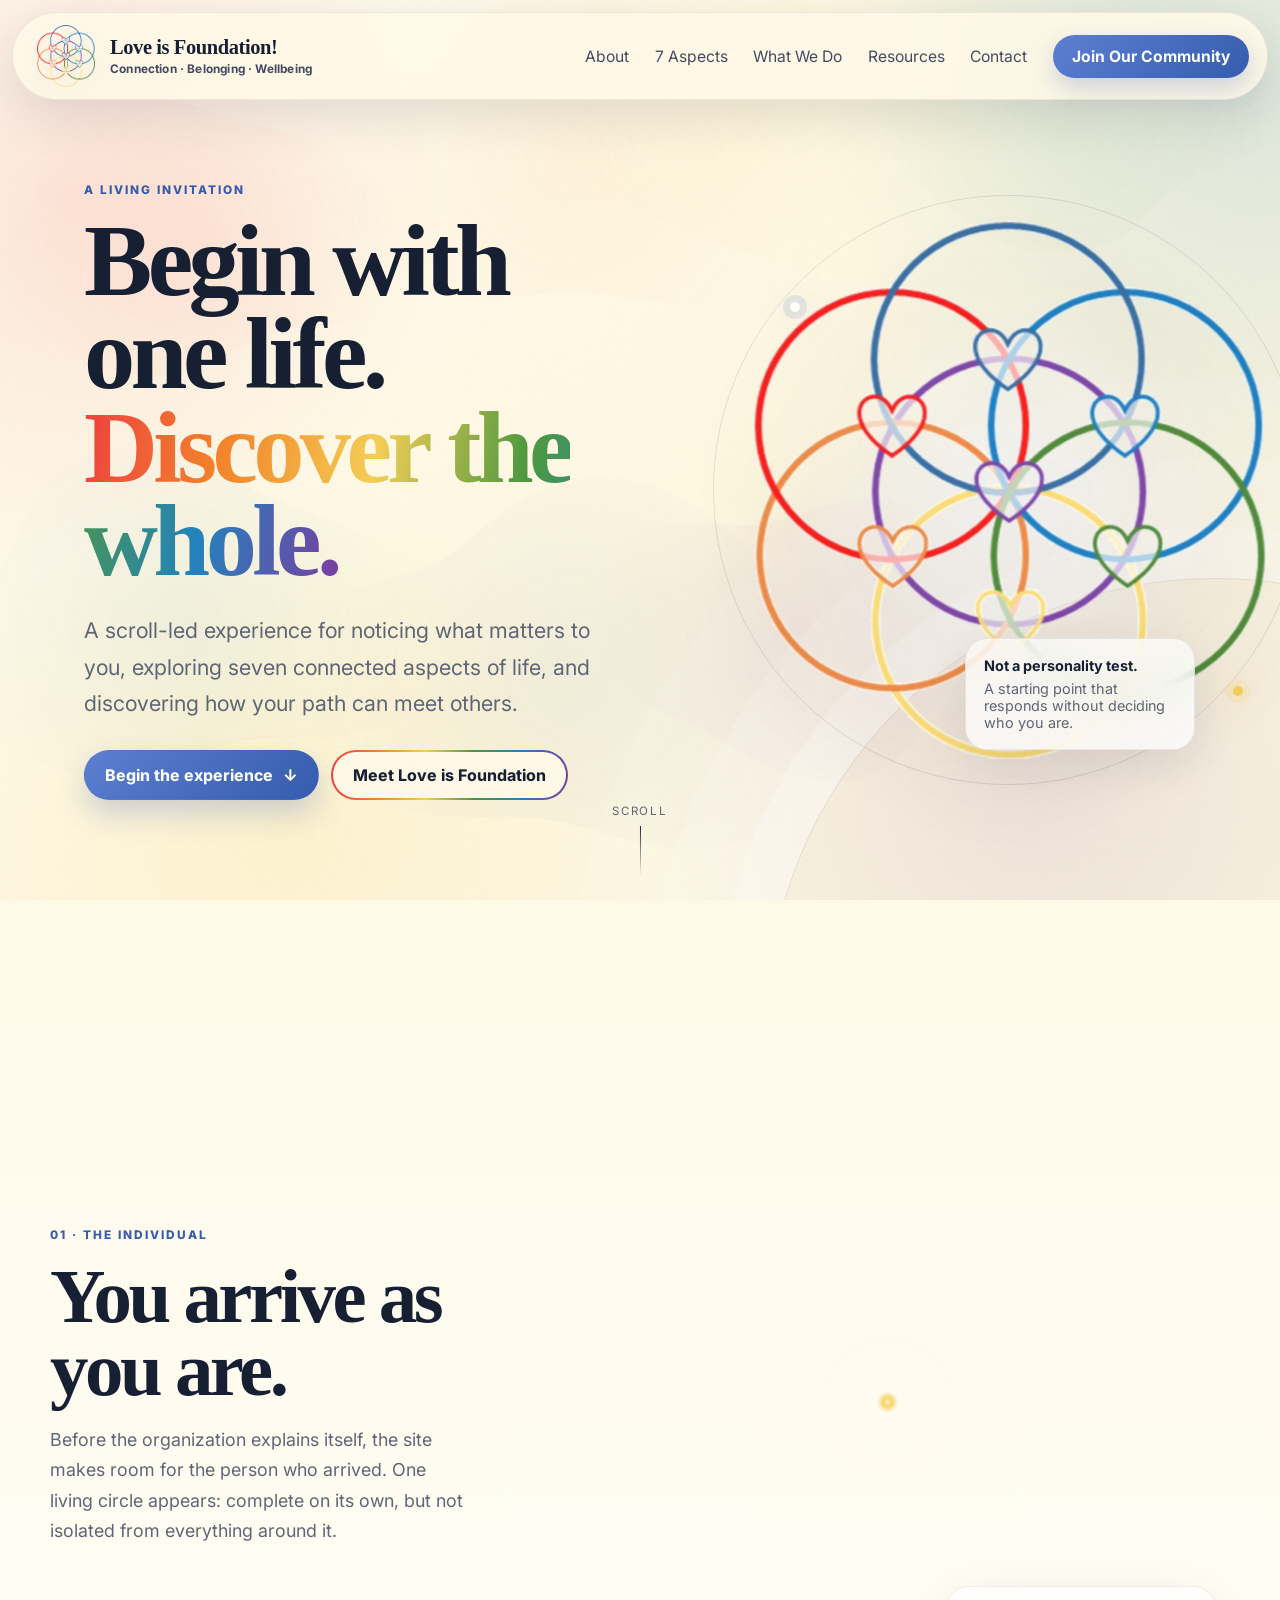
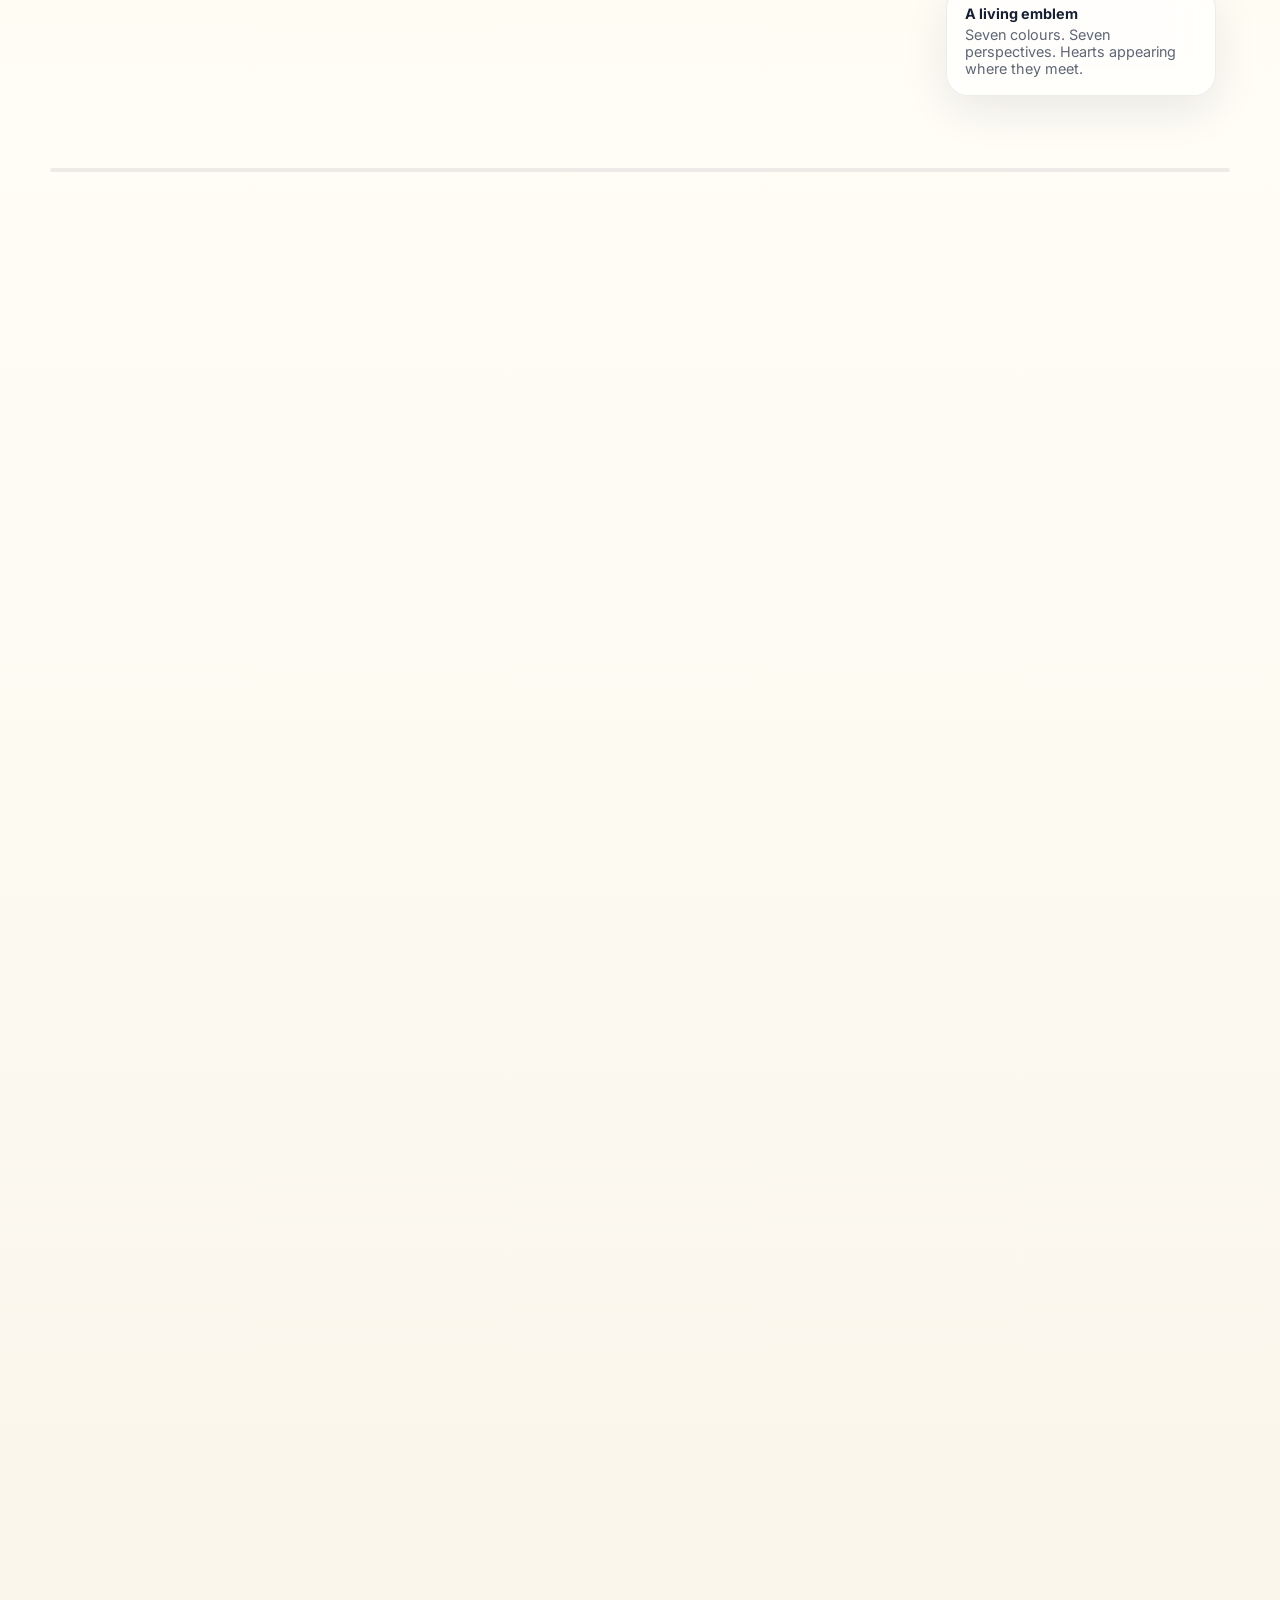
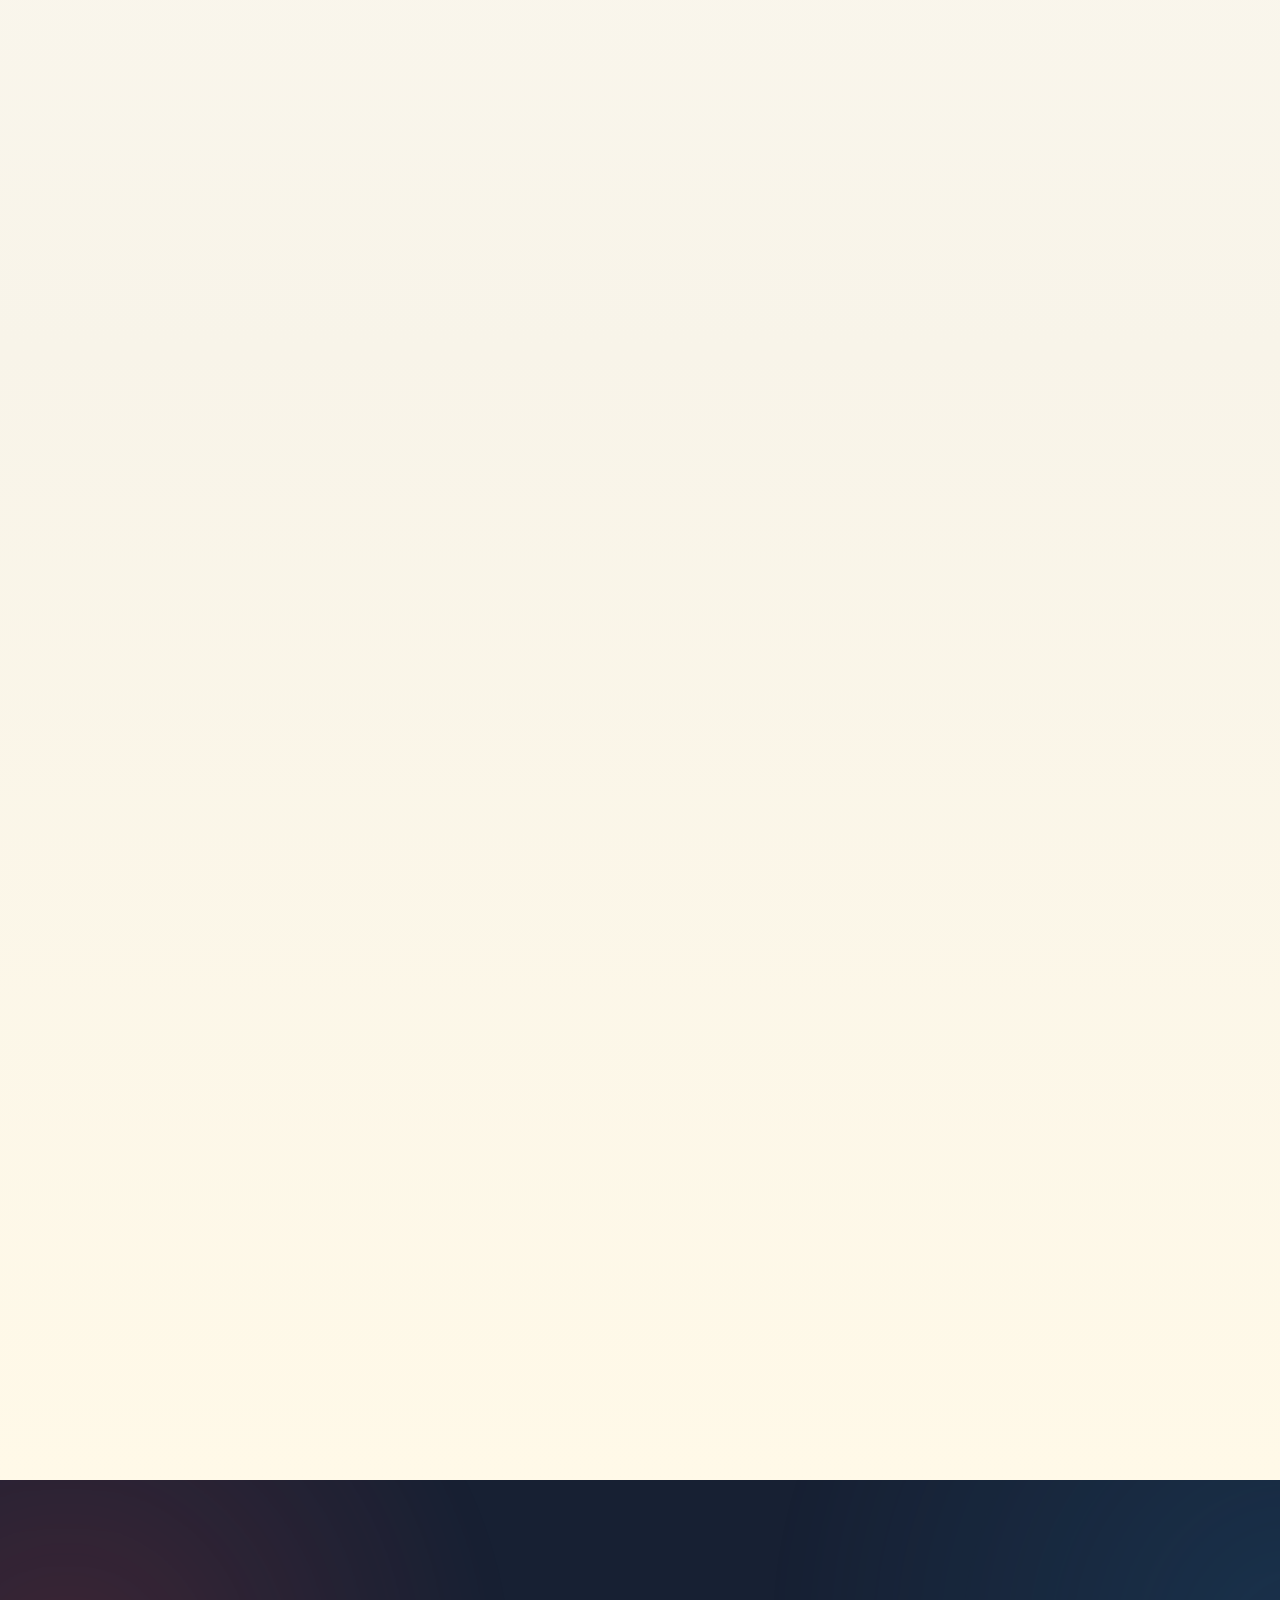
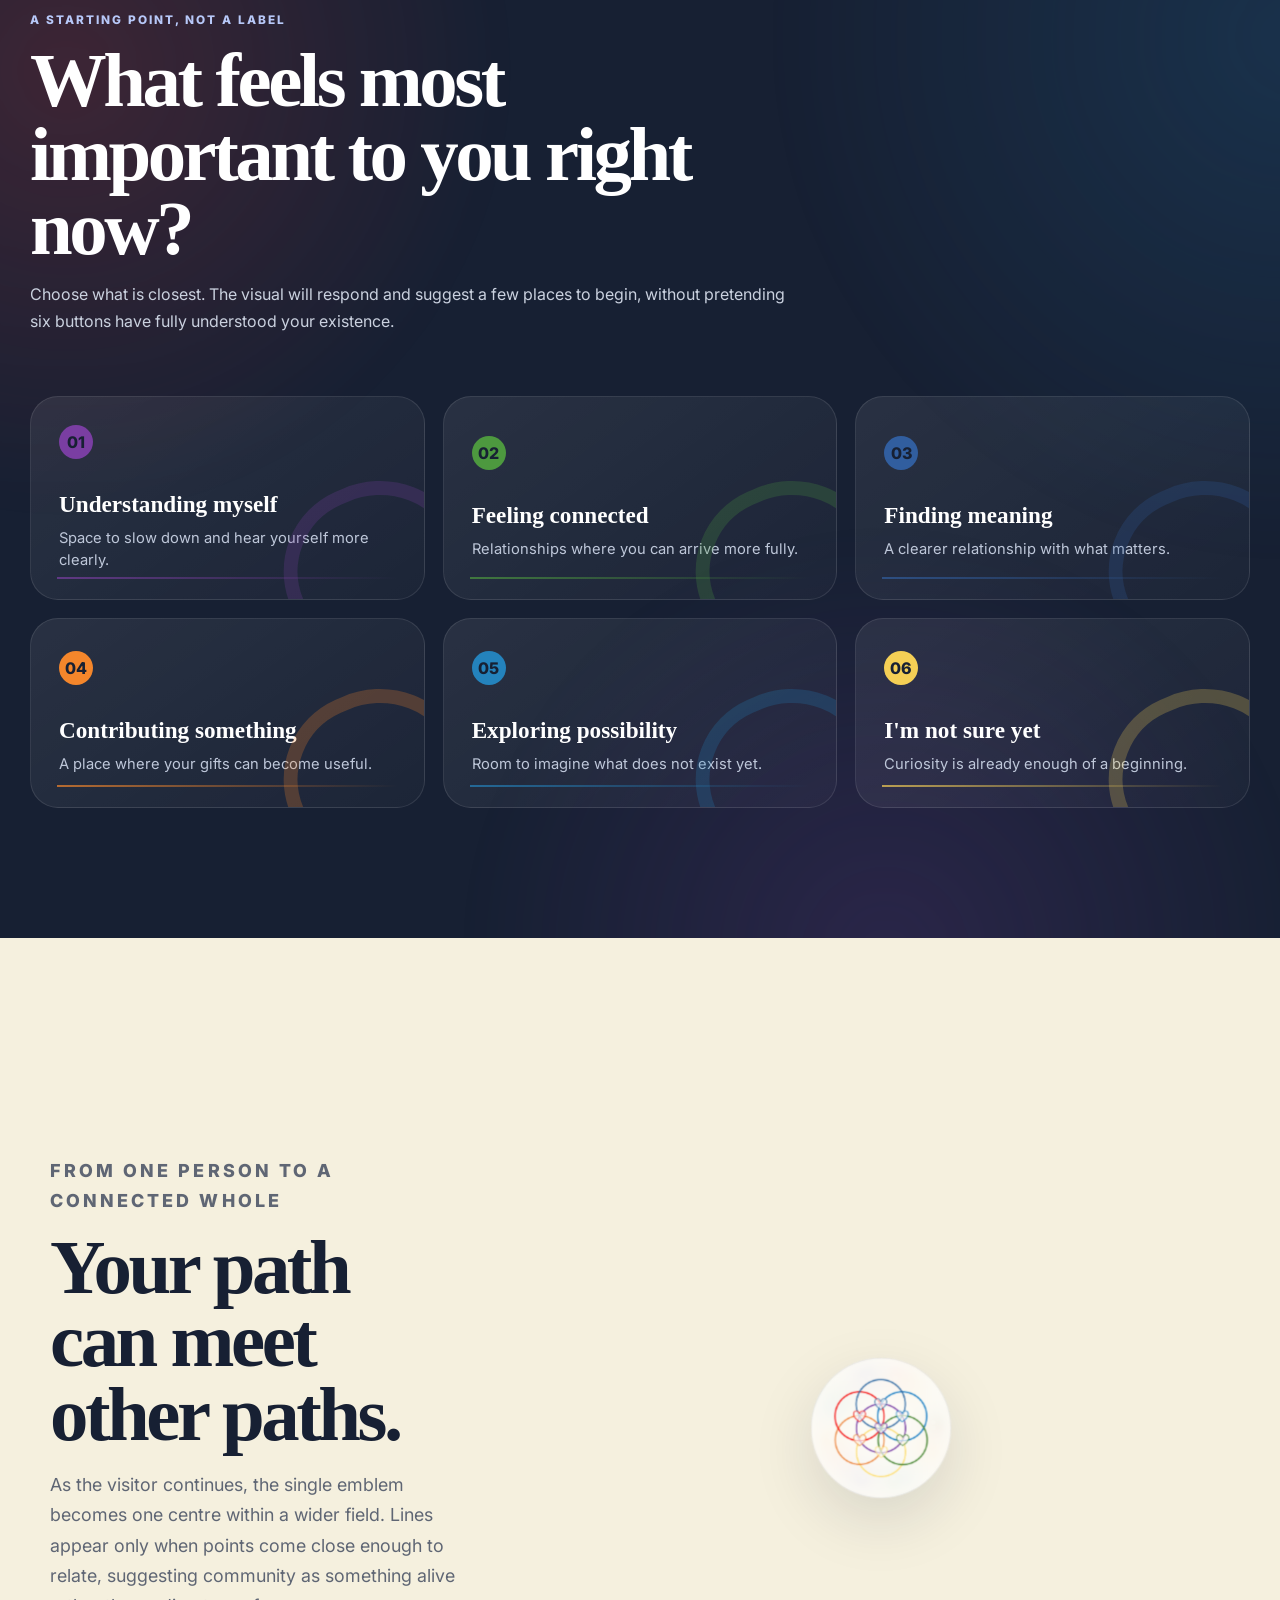
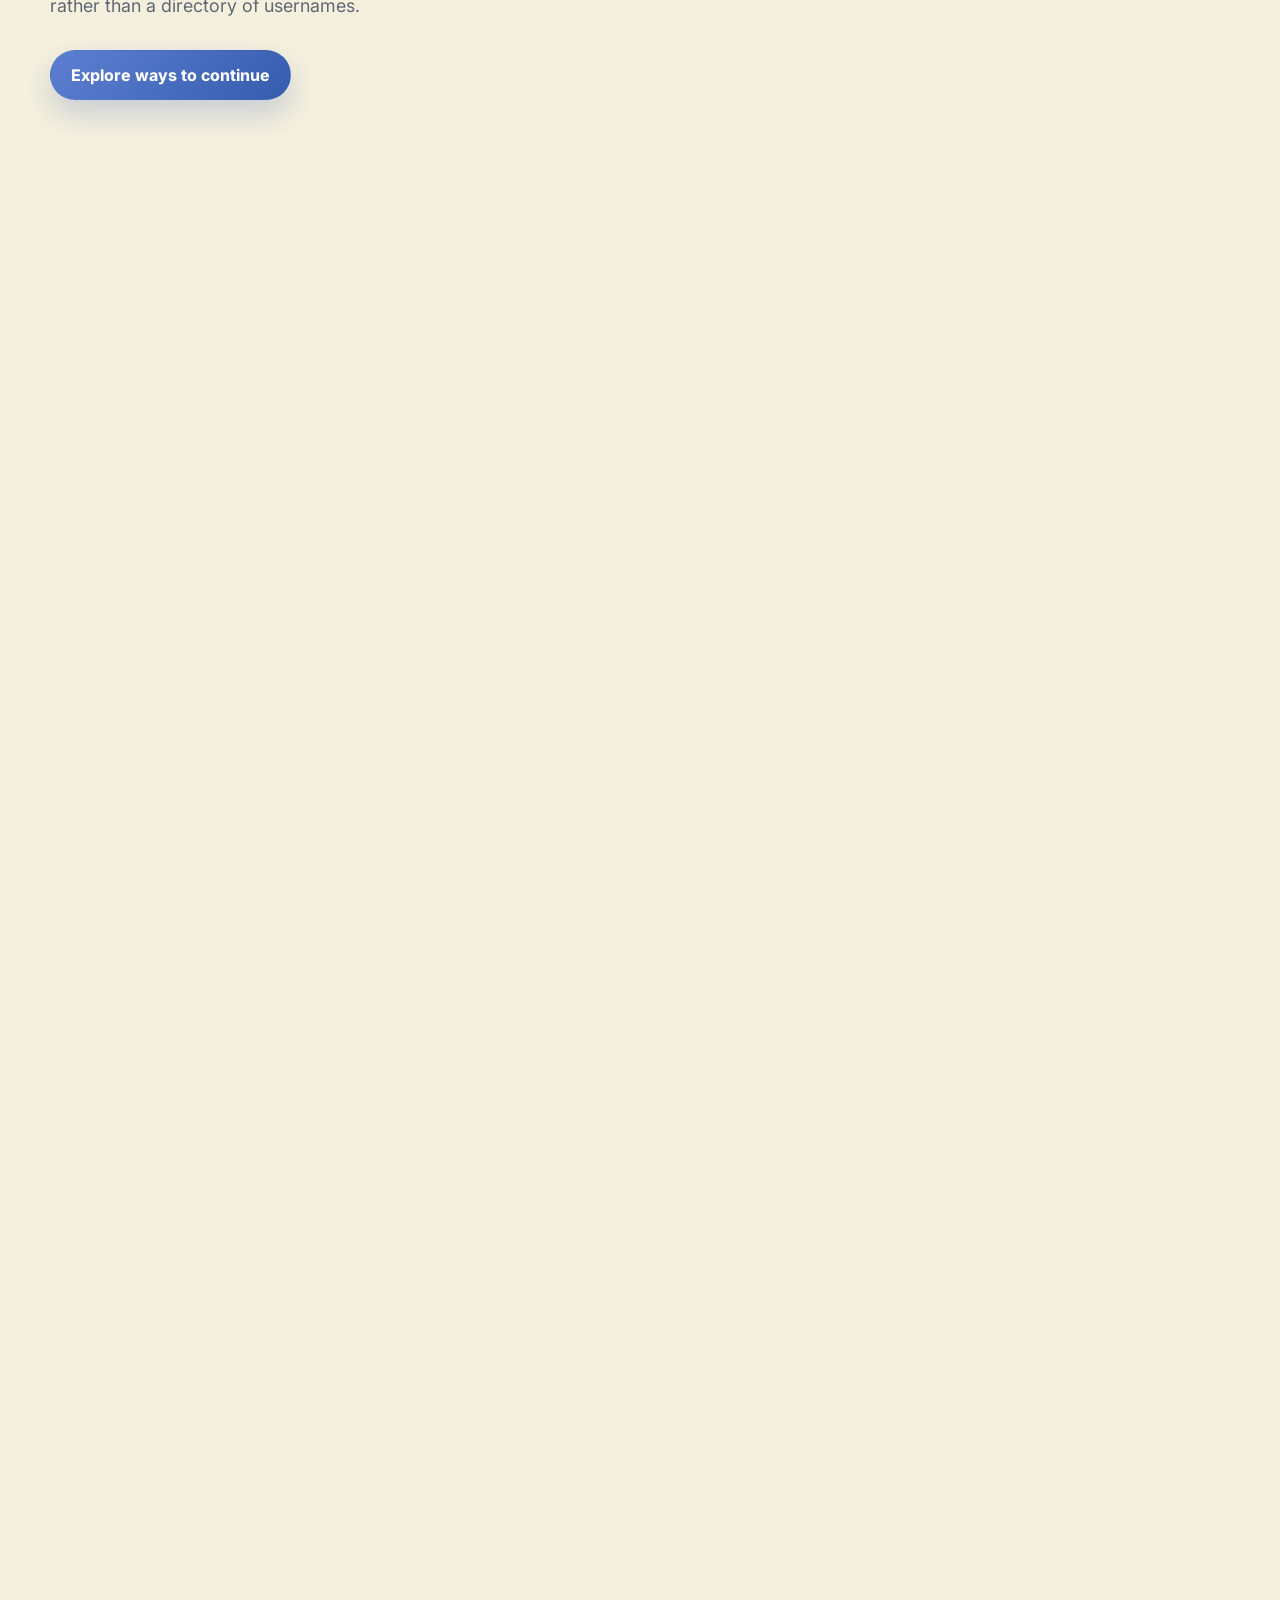
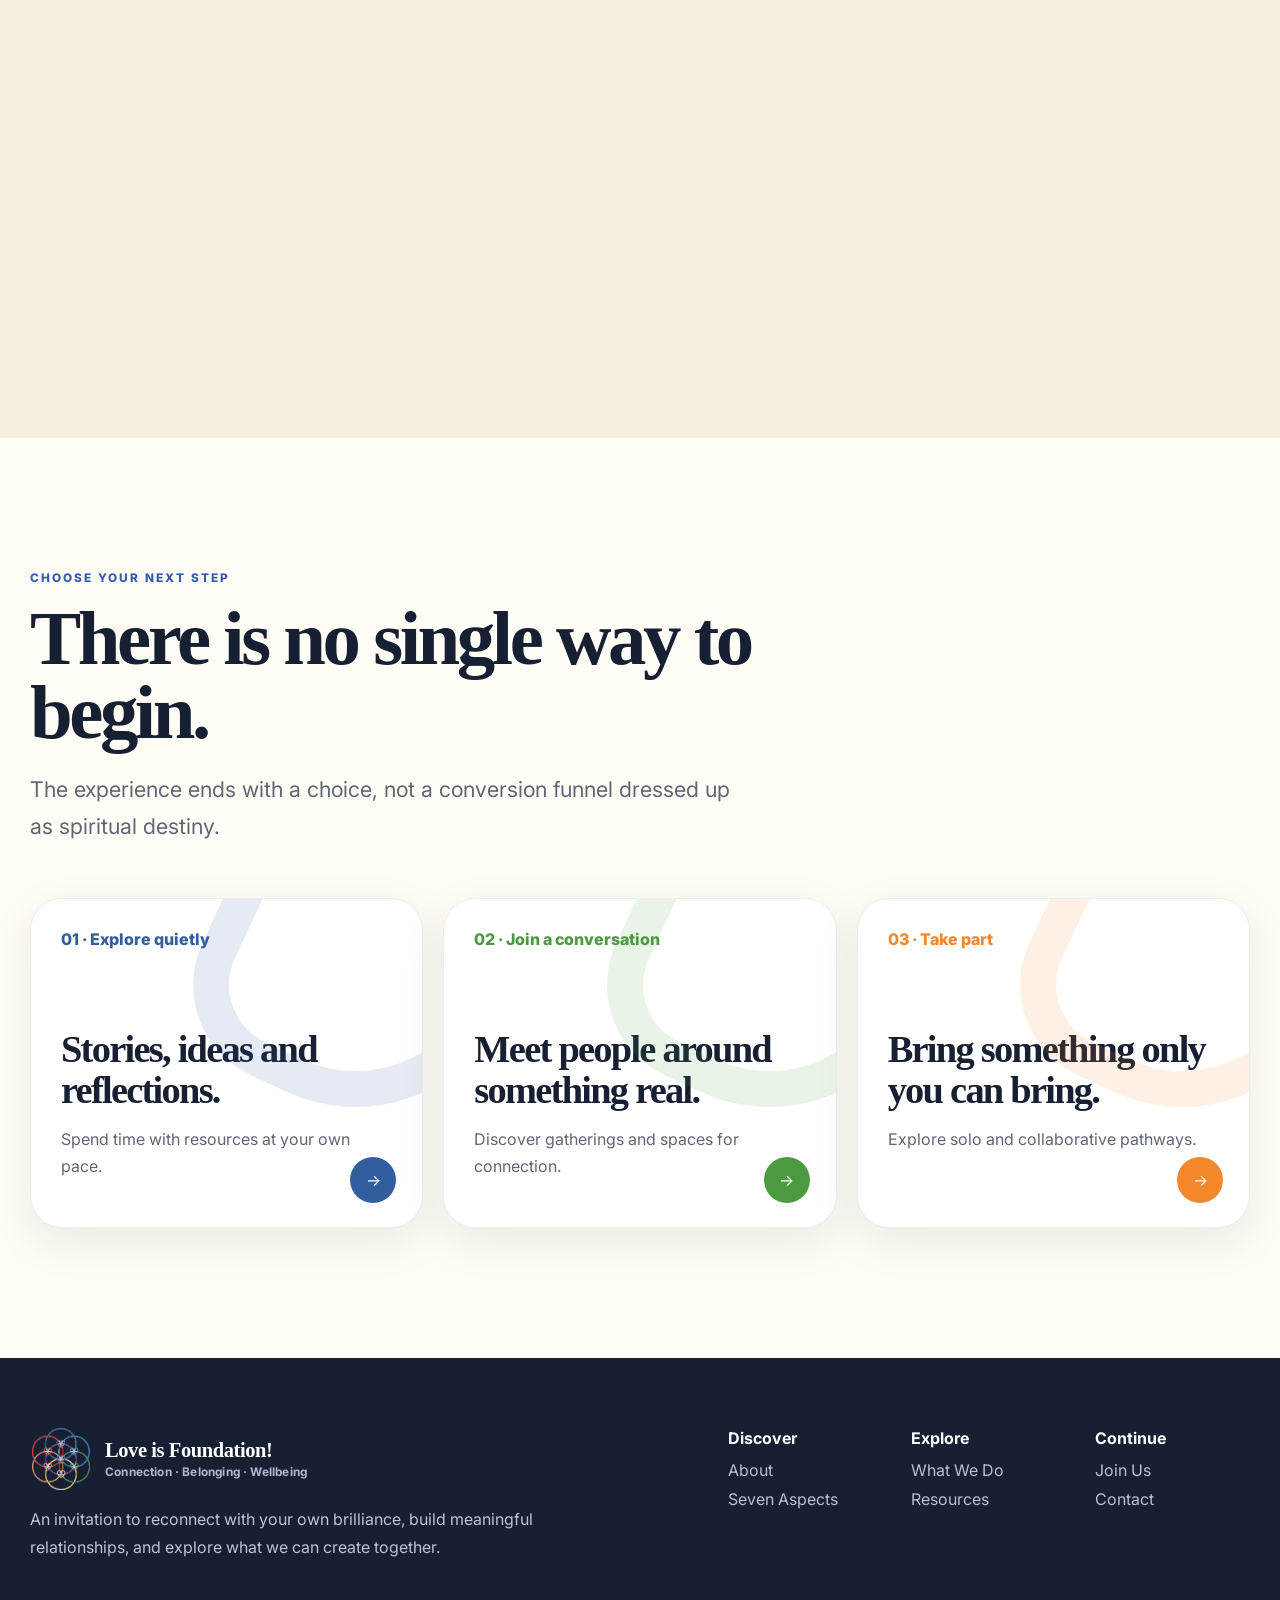
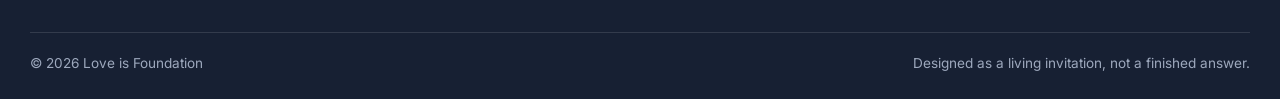
==== commit a0722ba0: "Add files via upload" ====
--- a/index.html
+++ b/index.html
@@ -1,166 +1,14 @@
-<!DOCTYPE html>
-<html lang="en">
-<head>
-  <meta charset="UTF-8" />
-  <meta name="viewport" content="width=device-width, initial-scale=1.0" />
-  <meta name="description" content="Love is Foundation multi-page website prototype." />
-  <title>Home | Love is Foundation</title>
-  <link rel="preconnect" href="https://fonts.googleapis.com">
-  <link rel="preconnect" href="https://fonts.gstatic.com" crossorigin>
-  <link href="https://fonts.googleapis.com/css2?family=Nunito:wght@500;700;800;900&family=Inter:wght@400;500;600;700;800&display=swap" rel="stylesheet">
-  <link rel="stylesheet" href="styles.css" />
-</head>
-<body>
-  <a class="skip-link" href="#main">Skip to content</a>
-<div class="cursor-glow" id="cursorGlow" aria-hidden="true"></div>
-<header class="site-header">
-  <nav class="nav container" aria-label="Main navigation">
-    <a href="index.html" class="brand" aria-label="Love is Foundation home">
-      <img src="assets/lif-mark.svg" alt="" class="brand-mark" />
-      <span class="brand-wordmark"><span>Love</span><span>is</span><span>Foundation</span></span>
-    </a>
-    <button class="nav-toggle" id="navToggle" aria-label="Open navigation" aria-expanded="false">
-      <span></span><span></span><span></span>
-    </button>
-    <div class="nav-links" id="navLinks">
-      <a href="index.html" class="active">Home</a>
-<a href="about.html" class="">About</a>
-<a href="programs.html" class="">What We Offer</a>
-<a href="garden.html" class="">LiF Garden</a>
-<a href="community.html" class="">Community</a>
-<a href="resources.html" class="">Resources</a>
-<a href="events.html" class="">Events</a>
-<a href="volunteer.html" class="">Volunteer</a>
-      <a href="contact.html" class="nav-cta ">Start Here</a>
-    </div>
+<!doctype html><html lang="en"><head><meta charset="utf-8"><meta name="viewport" content="width=device-width,initial-scale=1,viewport-fit=cover"><meta name="theme-color" content="#fff9e8"><title>Home — Love is Foundation</title><meta name="description" content="Love is Foundation: connection, belonging, wellbeing, and human possibility."><link rel="preconnect" href="https://fonts.googleapis.com"><link rel="preconnect" href="https://fonts.gstatic.com" crossorigin><link href="https://fonts.googleapis.com/css2?family=Inter:wght@400;500;600;700;800&display=swap" rel="stylesheet"><link rel="stylesheet" href="assets/site.css"></head><body class="home-page"><a class="skip-link" href="#main">Skip to content</a>
+<header class="site-header" data-header>
+  <a class="brand" href="index.html" aria-label="Love is Foundation home"><img class="brand-logo" src="assets/lif-logo.png" alt="Love is Foundation seven-circle heart logo"><span class="brand-copy"><strong>Love is Foundation!</strong><small>Connection · Belonging · Wellbeing</small></span></a>
+  <button class="nav-toggle" type="button" aria-expanded="false" aria-controls="site-nav" data-nav-toggle><span></span><span></span><span></span><span class="sr-only">Open navigation</span></button>
+  <nav class="site-nav" id="site-nav" data-nav>
+    <a href="about.html">About</a><a href="seven-aspects.html">7 Aspects</a><a href="offerings.html">What We Do</a><a href="resources.html">Resources</a><a href="contact.html">Contact</a><a class="nav-cta" href="join.html">Join Our Community</a>
   </nav>
-</header>
-  <main id="main">
-    
-<section class="hero section" id="home">
-  <div class="doodle doodle-red" aria-hidden="true"></div>
-  <div class="doodle doodle-blue" aria-hidden="true"></div>
-  <div class="doodle doodle-yellow" aria-hidden="true"></div>
-  <div class="container hero-grid">
-    <div class="hero-copy reveal">
-      <p class="eyebrow">A digital home for co-creation</p>
-      <h1>Love becomes practical when people build together.</h1>
-      <p class="hero-text">A multi-page website concept for Love is Foundation: welcoming, colorful, interactive, and built to show what LiF offers without stuffing everything onto one page like a digital junk drawer.</p>
-      <div class="hero-actions">
-        <a href="programs.html" class="btn btn-primary">Explore What We Offer</a>
-        <a href="garden.html" class="btn btn-secondary">Enter the Garden</a>
-      </div>
-      <div class="hero-note"><span class="dot"></span>Website + engagement platform + organizational infrastructure</div>
-    </div>
-    <div class="hero-experience reveal" id="tiltCard">
-      <div class="story-card-label">interactive concept</div>
-      <div class="flower-stage"><img src="assets/lif-mark.svg" alt="Love is Foundation simplified flower mark" /></div>
-      <div class="mini-orbit orbit-a"></div>
-      <div class="mini-orbit orbit-b"></div>
-      <div class="mini-orbit orbit-c"></div>
-      <p>Move your mouse. Tiny pointless magic, but people seem to like it.</p>
-    </div>
-  </div>
-</section>
-
-<section class="definition-band">
-  <div class="container definition-grid">
-    <div class="definition-card reveal">
-      <p class="dictionary-label">love /lʌv/</p>
-      <h2>Not just a feeling. A structure for belonging.</h2>
-      <p>The website should define LiF clearly, then guide visitors toward the right next step: learn, attend, volunteer, partner, donate, or join the engagement platform.</p>
-    </div>
-    <div class="video-card reveal">
-      <button class="play-button" aria-label="Video placeholder">▶</button>
-      <div>
-        <p class="eyebrow">Video placeholder</p>
-        <h3>“What is Love is Foundation?”</h3>
-        <p>A short intro video could explain the organization quickly before visitors scroll into the details.</p>
-      </div>
-    </div>
-  </div>
-</section>
-
-<section class="section white-section">
-  <div class="container">
-    <div class="center reveal">
-      <p class="eyebrow">Website structure</p>
-      <h2>Separate pages, clearer story.</h2>
-      <p>Each page now has a job. Revolutionary concept. Apparently websites work better when visitors do not need archaeology skills.</p>
-    </div>
-    <div class="card-grid-4">
-      <article class="pathway-card red-accent reveal"><div class="card-icon">♡</div><h3>About</h3><p>Mission, values, story, team, and purpose.</p><a href="about.html">Read about LiF →</a></article>
-      <article class="pathway-card orange-accent reveal"><div class="card-icon">✦</div><h3>What We Offer</h3><p>Programs, community support, learning, events, and co-creation.</p><a href="programs.html">See offerings →</a></article>
-      <article class="pathway-card green-accent reveal"><div class="card-icon">↗</div><h3>Community</h3><p>Bridge from public website to engagement platform.</p><a href="community.html">Join platform →</a></article>
-      <article class="pathway-card blue-accent reveal"><div class="card-icon">◎</div><h3>Volunteer</h3><p>Clear ways for people to help and participate.</p><a href="volunteer.html">Get involved →</a></article>
-    </div>
-  </div>
-</section>
-
-<section class="section garden">
-  <div class="container garden-grid">
-    <div class="garden-copy reveal">
-      <p class="eyebrow">LiF Garden Preview</p>
-      <h2>An interactive metaphor for community growth.</h2>
-      <p>Click inside the garden to plant ideas. This same interaction can become a playful feature on the real site.</p>
-      <div class="button-row"><a href="garden.html" class="btn btn-primary">Open Full Garden Page</a></div>
-    </div>
-    <div class="garden-playground reveal">
-      <div class="garden-instructions"><strong>Click the garden</strong><span>Add community ideas</span></div>
-      <div class="seed-area" id="seedArea"></div>
-    </div>
-  </div>
-</section>
-
-<section class="section platform-dark">
-  <div class="container platform-grid">
-    <div class="platform-panel reveal">
-      <p class="eyebrow">Engagement platform</p>
-      <h2>Website as front door. Platform as living room.</h2>
-      <p>The public website explains LiF. The community platform supports actual participation, groups, projects, dialogue, and events.</p>
-    </div>
-    <div class="flow-board reveal">
-      <div class="flow-node"><span>1</span><strong>Visitor arrives</strong><small>Homepage, social media, search</small></div>
-      <div class="flow-line"></div>
-      <div class="flow-node"><span>2</span><strong>Chooses pathway</strong><small>Events, volunteer, resources</small></div>
-      <div class="flow-line"></div>
-      <div class="flow-node"><span>3</span><strong>Joins platform</strong><small>Hylo / Sutra / selected tool</small></div>
-      <div class="flow-line"></div>
-      <div class="flow-node"><span>4</span><strong>Participates</strong><small>Groups, projects, events, dialogue</small></div>
-    </div>
-  </div>
-</section>
-
-  </main>
-  <footer class="site-footer">
-  <div class="container footer-grid">
-    <div>
-      <a href="index.html" class="footer-brand">
-        <img src="assets/lif-mark.svg" alt="" />
-        <strong>Love is Foundation</strong>
-      </a>
-      <p>A public website concept built around community, clarity, and co-creation.</p>
-    </div>
-    <div>
-      <strong>Explore</strong>
-      <a href="about.html">About</a>
-      <a href="programs.html">What We Offer</a>
-      <a href="garden.html">LiF Garden</a>
-    </div>
-    <div>
-      <strong>Community</strong>
-      <a href="community.html">Platform</a>
-      <a href="events.html">Events</a>
-      <a href="volunteer.html">Volunteer</a>
-    </div>
-    <div>
-      <strong>Support</strong>
-      <a href="resources.html">Resources</a>
-      <a href="contact.html">Contact</a>
-      <a href="index.html">Back home</a>
-    </div>
-  </div>
-</footer>
-  <script src="script.js"></script>
-</body>
-</html>+</header><main id="main">
+<section class="hero"><canvas class="ambient-canvas" data-ambient></canvas><div class="hero-copy"><p class="eyebrow">A living invitation</p><h1>Begin with one life.<br><em class="gradient-text">Discover the whole.</em></h1><p class="lede">A scroll-led experience for noticing what matters to you, exploring seven connected aspects of life, and discovering how your path can meet others.</p><div class="actions"><a class="button button-primary" href="#living-story">Begin the experience <span>↓</span></a><a class="button button-rainbow" href="about.html">Meet Love is Foundation</a></div></div><div class="hero-art"><div class="hero-mark" data-parallax-mark><div class="orbit"></div><img class="real-logo" src="assets/lif-logo.png" alt="Love is Foundation logo"></div><div class="hero-note"><strong>Not a personality test.</strong>A starting point that responds without deciding who you are.</div></div><div class="scroll-cue">Scroll<span></span></div></section>
+<section class="logo-story" id="living-story" data-logo-story><div class="logo-story-stage"><div class="story-copy-stack"><article class="story-copy-step active"><p class="eyebrow">01 · The individual</p><h2>You arrive as you are.</h2><p>Before the organization explains itself, the site makes room for the person who arrived. One living circle appears: complete on its own, but not isolated from everything around it.</p></article><article class="story-copy-step"><p class="eyebrow">02 · A wider view</p><h2>One life is shaped by many currents.</h2><p>The other colours enter gradually. Each represents a different way of seeing a whole life, not seven boxes a person must fit inside.</p></article><article class="story-copy-step"><p class="eyebrow">03 · Relationship</p><h2>Something new appears where lives meet.</h2><p>At each overlap, a heart forms. The animation makes the logo's meaning visible: relationship is not an extra layer. It is where new possibility begins.</p></article><article class="story-copy-step"><p class="eyebrow">04 · Love is Foundation</p><h2>The symbol resolves into a shared invitation.</h2><p>The complete logo settles into place only after the visitor has seen how it forms. Love is Foundation becomes the name for the space where these connections can keep unfolding.</p><a class="button button-outline" href="about.html">Read our story</a></article></div><div class="story-visual-shell"><div class="emblem-host" data-active="all"></div><div class="emblem-caption"><strong>A living emblem</strong>Seven colours. Seven perspectives. Hearts appearing where they meet.</div></div><div class="story-progress"><span></span></div></div></section>
+<section class="discovery" id="discover"><div class="discovery-inner"><div class="discovery-intro"><p class="eyebrow">A starting point, not a label</p><h2>What feels most important to you right now?</h2><p>Choose what is closest. The visual will respond and suggest a few places to begin, without pretending six buttons have fully understood your existence.</p></div><div class="choice-orbit"><button class="choice-ribbon" style="--choice:#7a3ea2" data-choice="self"><span>01</span><strong>Understanding myself</strong><small>Space to slow down and hear yourself more clearly.</small></button><button class="choice-ribbon" style="--choice:#4d993f" data-choice="belonging"><span>02</span><strong>Feeling connected</strong><small>Relationships where you can arrive more fully.</small></button><button class="choice-ribbon" style="--choice:#315e9f" data-choice="meaning"><span>03</span><strong>Finding meaning</strong><small>A clearer relationship with what matters.</small></button><button class="choice-ribbon" style="--choice:#f4862b" data-choice="contribution"><span>04</span><strong>Contributing something</strong><small>A place where your gifts can become useful.</small></button><button class="choice-ribbon" style="--choice:#2483bd" data-choice="possibility"><span>05</span><strong>Exploring possibility</strong><small>Room to imagine what does not exist yet.</small></button><button class="choice-ribbon" style="--choice:#f5cf55" data-choice="curious"><span>06</span><strong>I'm not sure yet</strong><small>Curiosity is already enough of a beginning.</small></button></div><div class="discovery-result" data-discovery-result hidden><div class="result-emblem"><div class="emblem-host" data-active="all"></div></div><div class="result-copy"><p class="eyebrow">A possible starting point</p><h3 data-result-title></h3><p data-result-copy></p><div class="result-tags" data-result-tags></div><div class="actions"><a class="button button-light" href="seven-aspects.html">Explore your suggestions</a><button class="button button-outline" type="button" data-reset-choice>Choose again</button></div></div></div></div></section>
+<section class="community-story"><div class="community-stage"><div class="community-copy"><p class="eyebrow">From one person to a connected whole</p><h2>Your path can meet other paths.</h2><p>As the visitor continues, the single emblem becomes one centre within a wider field. Lines appear only when points come close enough to relate, suggesting community as something alive rather than a directory of usernames.</p><div class="actions"><a class="button button-primary" href="join.html">Explore ways to continue</a></div></div><div class="community-visual"><canvas class="network-canvas" data-network></canvas><div class="community-center"><img src="assets/lif-logo.png" alt=""></div></div></div></section>
+<section class="path-section"><div class="path-inner"><div class="section-heading"><p class="eyebrow">Choose your next step</p><h2>There is no single way to begin.</h2><p class="lede">The experience ends with a choice, not a conversion funnel dressed up as spiritual destiny.</p></div><div class="path-grid"><a class="path-card" href="resources.html" style="--path:#315e9f"><span class="path-index">01 · Explore quietly</span><h3>Stories, ideas and reflections.</h3><p>Spend time with resources at your own pace.</p><span class="arrow">→</span></a><a class="path-card" href="join.html" style="--path:#4d993f"><span class="path-index">02 · Join a conversation</span><h3>Meet people around something real.</h3><p>Discover gatherings and spaces for connection.</p><span class="arrow">→</span></a><a class="path-card" href="offerings.html" style="--path:#f4862b"><span class="path-index">03 · Take part</span><h3>Bring something only you can bring.</h3><p>Explore solo and collaborative pathways.</p><span class="arrow">→</span></a></div></div></section>
+</main><footer class="site-footer"><div class="footer-main"><div><a class="brand footer-brand" href="index.html"><img class="brand-logo" src="assets/lif-logo.png" alt=""><span class="brand-copy"><strong>Love is Foundation!</strong><small>Connection · Belonging · Wellbeing</small></span></a><p class="footer-copy">An invitation to reconnect with your own brilliance, build meaningful relationships, and explore what we can create together.</p></div><div class="footer-links"><div><strong>Discover</strong><a href="about.html">About</a><a href="seven-aspects.html">Seven Aspects</a></div><div><strong>Explore</strong><a href="offerings.html">What We Do</a><a href="resources.html">Resources</a></div><div><strong>Continue</strong><a href="join.html">Join Us</a><a href="contact.html">Contact</a></div></div></div><div class="footer-bottom"><span>© 2026 Love is Foundation</span><span>Designed as a living invitation, not a finished answer.</span></div></footer><script src="assets/site.js"></script></body></html>
--- a/assets/site.css
+++ b/assets/site.css
@@ -0,0 +1,591 @@
+
+:root {
+  --cream: #fff9e8;
+  --cream-deep: #f6eed5;
+  --paper: #fffdf5;
+  --navy: #172033;
+  --muted: #5f6674;
+  --blue: #5d7fd2;
+  --blue-deep: #355cae;
+  --red: #ef3f3f;
+  --orange: #f4862b;
+  --yellow: #f5cf55;
+  --green: #4d993f;
+  --sky: #2483bd;
+  --indigo: #315e9f;
+  --violet: #7a3ea2;
+  --shadow: 0 28px 80px rgba(24, 33, 54, .13);
+  --soft-shadow: 0 14px 45px rgba(24, 33, 54, .09);
+  --max: 1240px;
+}
+* { box-sizing: border-box; }
+html { scroll-behavior: smooth; background: var(--cream); }
+body { margin: 0; color: var(--navy); background: var(--cream); font-family: Inter, ui-sans-serif, system-ui, -apple-system, BlinkMacSystemFont, "Segoe UI", sans-serif; overflow-x: hidden; }
+body::before { content:""; position: fixed; inset: 0; pointer-events:none; opacity:.19; z-index:999; background-image:url("data:image/svg+xml,%3Csvg xmlns='http://www.w3.org/2000/svg' width='160' height='160'%3E%3Cfilter id='n'%3E%3CfeTurbulence baseFrequency='.78' numOctaves='3' stitchTiles='stitch'/%3E%3C/filter%3E%3Crect width='100%25' height='100%25' filter='url(%23n)' opacity='.22'/%3E%3C/svg%3E"); mix-blend-mode:multiply; }
+a { color: inherit; }
+button, input, textarea { font: inherit; }
+button { color: inherit; }
+img { max-width: 100%; }
+.sr-only { position:absolute!important; width:1px!important; height:1px!important; overflow:hidden!important; clip:rect(1px,1px,1px,1px)!important; white-space:nowrap!important; }
+.skip-link { position:fixed; left:12px; top:-60px; z-index:2000; padding:12px 18px; background:var(--navy); color:white; border-radius:999px; transition:.2s; }
+.skip-link:focus { top:12px; }
+
+/* Navigation */
+.site-header { position: fixed; z-index: 1000; left: max(12px, env(safe-area-inset-left)); right: max(12px, env(safe-area-inset-right)); top: max(12px, env(safe-area-inset-top)); min-height: 84px; padding: 12px 18px 12px 22px; border-radius: 999px; display:flex; align-items:center; justify-content:space-between; gap:24px; background:rgba(255,249,232,.88); border:1px solid rgba(23,32,51,.08); box-shadow:0 16px 50px rgba(23,32,51,.12); backdrop-filter: blur(22px) saturate(1.22); transition: transform .35s, background .35s, box-shadow .35s; }
+.site-header.scrolled { background:rgba(255,249,232,.95); box-shadow:0 11px 38px rgba(23,32,51,.16); transform:translateY(-3px); }
+.brand { min-width:260px; display:flex; align-items:center; gap:13px; text-decoration:none; }
+.brand-logo { width:62px; height:62px; object-fit:contain; filter:drop-shadow(0 7px 12px rgba(23,32,51,.09)); }
+.brand-copy { display:grid; gap:3px; }
+.brand-copy strong { font-family: Georgia, 'Times New Roman', serif; font-size:1.28rem; letter-spacing:-.02em; }
+.brand-copy small { color:#424b60; font-size:.74rem; font-weight:700; letter-spacing:.015em; }
+.site-nav { display:flex; align-items:center; justify-content:flex-end; gap:clamp(18px,2vw,35px); }
+.site-nav a { text-decoration:none; color:#414b63; font-size:.98rem; white-space:nowrap; position:relative; }
+.site-nav a:not(.nav-cta)::after { content:""; position:absolute; left:0; right:100%; bottom:-8px; height:2px; background:linear-gradient(90deg,var(--red),var(--yellow),var(--sky),var(--violet)); transition:right .25s; }
+.site-nav a:hover::after, .site-nav a[aria-current='page']::after { right:0; }
+.nav-cta { padding:12px 19px; color:white!important; font-weight:700; background:linear-gradient(135deg,var(--blue),var(--blue-deep)); border-radius:999px; box-shadow:0 10px 24px rgba(53,92,174,.24); transition:transform .2s, box-shadow .2s; }
+.nav-cta:hover { transform:translateY(-2px); box-shadow:0 14px 30px rgba(53,92,174,.32); }
+.nav-toggle { display:none; border:0; width:46px; height:46px; border-radius:50%; background:white; box-shadow:var(--soft-shadow); position:relative; }
+.nav-toggle span:not(.sr-only) { position:absolute; left:13px; right:13px; height:2px; background:var(--navy); transition:.25s; }
+.nav-toggle span:nth-child(1){ top:16px; }.nav-toggle span:nth-child(2){ top:22px; }.nav-toggle span:nth-child(3){ top:28px; }
+.nav-toggle[aria-expanded='true'] span:nth-child(1){ transform:translateY(6px) rotate(45deg); }.nav-toggle[aria-expanded='true'] span:nth-child(2){ opacity:0; }.nav-toggle[aria-expanded='true'] span:nth-child(3){ transform:translateY(-6px) rotate(-45deg); }
+
+/* General */
+main { position:relative; }
+.eyebrow { margin:0 0 14px; color:var(--blue-deep); font-size:.74rem; font-weight:800; letter-spacing:.17em; text-transform:uppercase; }
+h1,h2,h3,h4 { margin:0; font-family: Georgia, 'Times New Roman', serif; font-weight:600; letter-spacing:-.045em; }
+h1 { font-size:clamp(3.6rem,8vw,8.4rem); line-height:.91; }
+h2 { font-size:clamp(2.6rem,6vw,5.6rem); line-height:.96; }
+h3 { font-size:clamp(1.7rem,3vw,2.75rem); line-height:1.05; }
+p { line-height:1.7; }
+.lede { font-size:clamp(1.1rem,2vw,1.35rem); color:var(--muted); max-width:720px; }
+.gradient-text { color:transparent; background:linear-gradient(100deg,var(--red),var(--orange),var(--yellow),var(--green),var(--sky),var(--violet)); -webkit-background-clip:text; background-clip:text; }
+.button { display:inline-flex; align-items:center; justify-content:center; gap:10px; min-height:50px; padding:13px 20px; border-radius:999px; border:1px solid transparent; text-decoration:none; font-weight:750; transition:transform .2s, box-shadow .2s, background .2s; cursor:pointer; }
+.button:hover { transform:translateY(-2px); }
+.button-primary { color:white; background:linear-gradient(135deg,var(--blue),var(--blue-deep)); box-shadow:0 14px 30px rgba(53,92,174,.24); }
+.button-light { background:white; color:var(--navy); box-shadow:var(--soft-shadow); }
+.button-outline { border-color:rgba(23,32,51,.2); background:transparent; }
+.button-rainbow { position:relative; color:var(--navy); background:linear-gradient(var(--cream),var(--cream)) padding-box, linear-gradient(90deg,var(--red),var(--orange),var(--yellow),var(--green),var(--sky),var(--violet)) border-box; border:2px solid transparent; }
+.actions { display:flex; flex-wrap:wrap; gap:12px; margin-top:28px; }
+.section { max-width:var(--max); margin:auto; padding:110px 30px; }
+.section-heading { max-width:760px; margin-bottom:54px; }
+
+/* Hero */
+.hero { position:relative; min-height:100svh; padding:150px 5vw 70px; display:grid; grid-template-columns:minmax(0,1fr) minmax(360px,.9fr); align-items:center; gap:5vw; overflow:hidden; isolation:isolate; }
+.hero::before { content:""; position:absolute; inset:-20%; z-index:-4; background:radial-gradient(circle at 18% 30%,rgba(239,63,63,.11),transparent 22%),radial-gradient(circle at 84% 22%,rgba(36,131,189,.15),transparent 24%),radial-gradient(circle at 72% 76%,rgba(122,62,162,.11),transparent 24%),radial-gradient(circle at 30% 80%,rgba(245,207,85,.13),transparent 22%),linear-gradient(145deg,#fffdf6 0%,#fff8e1 55%,#f7f3df 100%); }
+.hero::after { content:""; position:absolute; width:70vw; height:70vw; right:-30vw; bottom:-45vw; border-radius:50%; border:1px solid rgba(23,32,51,.08); box-shadow:0 0 0 50px rgba(255,255,255,.22),0 0 0 120px rgba(255,255,255,.13),0 0 0 200px rgba(255,255,255,.08); z-index:-2; }
+.ambient-canvas { position:absolute; inset:0; width:100%; height:100%; z-index:-3; opacity:.56; }
+.hero-copy { max-width:780px; padding-left:max(0px,calc((100vw - var(--max))/2)); }
+.hero-copy h1 em { font-style:normal; }
+.hero-copy .lede { margin-top:25px; }
+.hero-art { position:relative; min-height:620px; display:grid; place-items:center; perspective:1200px; }
+.hero-mark { width:min(720px,48vw); aspect-ratio:1; position:relative; transform-style:preserve-3d; transition:transform .18s ease-out; }
+.hero-mark::before { content:""; position:absolute; inset:9%; border-radius:50%; background:radial-gradient(circle,rgba(255,255,255,.92),rgba(255,255,255,.14) 48%,transparent 70%); filter:blur(22px); }
+.hero-mark .real-logo { position:absolute; inset:8%; width:84%; height:84%; object-fit:contain; filter:drop-shadow(0 36px 42px rgba(23,32,51,.16)); opacity:.88; transform:translateZ(48px); }
+.hero-mark .orbit { position:absolute; inset:2%; border-radius:50%; border:1px solid rgba(23,32,51,.11); animation:spin 36s linear infinite; }
+.hero-mark .orbit::before,.hero-mark .orbit::after { content:""; position:absolute; width:10px; height:10px; border-radius:50%; background:white; top:18%; left:13%; box-shadow:0 0 0 7px rgba(93,127,210,.14),0 0 32px rgba(93,127,210,.7); }
+.hero-mark .orbit::after { top:auto; left:auto; bottom:15%; right:10%; background:var(--yellow); box-shadow:0 0 0 7px rgba(245,207,85,.16),0 0 34px rgba(245,207,85,.8); }
+.hero-note { position:absolute; right:4%; bottom:8%; width:230px; padding:18px; border-radius:22px; background:rgba(255,255,255,.74); border:1px solid rgba(23,32,51,.08); backdrop-filter:blur(18px); box-shadow:var(--soft-shadow); font-size:.9rem; color:var(--muted); }
+.hero-note strong { display:block; color:var(--navy); margin-bottom:6px; }
+.scroll-cue { position:absolute; left:50%; bottom:24px; transform:translateX(-50%); display:grid; gap:8px; justify-items:center; font-size:.72rem; text-transform:uppercase; letter-spacing:.16em; color:var(--muted); }
+.scroll-cue span { width:1px; height:50px; background:linear-gradient(var(--navy),transparent); animation:pulseLine 2s ease-in-out infinite; }
+
+/* Apple-style living emblem story */
+.logo-story { position:relative; height:420vh; background:linear-gradient(180deg,#fff9e8 0%,#fffdf6 22%,#f8f4e9 70%,#fff9e8 100%); }
+.logo-story-stage { position:sticky; top:0; height:100svh; display:grid; grid-template-columns:minmax(300px,.75fr) minmax(420px,1.25fr); gap:4vw; align-items:center; max-width:var(--max); margin:auto; padding:130px 30px 40px; overflow:hidden; }
+.story-copy-stack { position:relative; height:480px; }
+.story-copy-step { position:absolute; inset:0; display:flex; flex-direction:column; justify-content:center; opacity:0; transform:translateY(36px); transition:opacity .45s, transform .45s; pointer-events:none; }
+.story-copy-step.active { opacity:1; transform:none; pointer-events:auto; }
+.story-copy-step p:not(.eyebrow) { max-width:560px; color:var(--muted); font-size:1.12rem; }
+.story-visual-shell { position:relative; height:min(76vh,760px); display:grid; place-items:center; padding-inline:18px; }
+.emblem-host { width:min(760px,54vw); aspect-ratio:880 / 860; position:relative; filter:drop-shadow(0 32px 44px rgba(23,32,51,.11)); }
+.emblem-host svg { width:100%; height:100%; overflow:visible; }
+.emblem-host .ring-shadow { display:none; }
+.emblem-host .ring-halo { fill:none; stroke:var(--ring); stroke-width:24; opacity:.06; filter:url(#softBlur); }
+.emblem-host .ring-main { fill:none; stroke:var(--ring); stroke-width:10; stroke-linecap:round; filter:url(#roughen); stroke-dasharray:1; stroke-dashoffset:calc(1 - var(--draw,0)); pathLength:1; }
+.emblem-host .ring-highlight { display:none; }
+.emblem-host .ring-group { transform-box:fill-box; transform-origin:center; opacity:var(--ringOpacity,.18); transition:opacity .35s, filter .35s; }
+.emblem-host .ring-group.active { opacity:1; filter:drop-shadow(0 0 22px color-mix(in srgb,var(--ring) 55%,transparent)); }
+.emblem-host .heart-group { opacity:0; }
+.emblem-host .heart-fill { fill:rgba(255,255,255,.88); stroke:var(--heartStroke); stroke-width:6; filter:url(#heartShadow); }
+.emblem-host .heart-ribbon { fill:none; stroke:url(#heartRibbon); stroke-width:7; stroke-linecap:round; opacity:.65; }
+.emblem-host .seed-dot { fill:url(#seedGlow); transform-origin:center; transform-box:fill-box; opacity:1; }
+.emblem-host .core-pulse { fill:url(#coreGlow); opacity:var(--coreOpacity,.2); filter:url(#softBlur); }
+.emblem-host .vector-emblem { opacity:1; transition:opacity .28s linear; }
+.emblem-host .logo-resolve { opacity:var(--logoOpacity,0); transition:opacity .28s linear; filter:drop-shadow(0 18px 30px rgba(23,32,51,.14)); }
+.emblem-caption { position:absolute; right:2%; bottom:6%; max-width:270px; padding:18px; background:rgba(255,255,255,.7); border:1px solid rgba(23,32,51,.08); border-radius:22px; backdrop-filter:blur(16px); box-shadow:var(--soft-shadow); color:var(--muted); font-size:.9rem; }
+.emblem-caption strong { display:block; color:var(--navy); margin-bottom:4px; }
+.story-progress { position:absolute; left:30px; right:30px; bottom:28px; height:4px; border-radius:999px; background:rgba(23,32,51,.08); overflow:hidden; }
+.story-progress span { display:block; height:100%; width:calc(var(--scene-progress,0)*100%); background:linear-gradient(90deg,var(--red),var(--orange),var(--yellow),var(--green),var(--sky),var(--violet)); }
+
+/* Discovery */
+.discovery { position:relative; padding:130px 30px; overflow:hidden; background:var(--navy); color:white; }
+.discovery::before { content:""; position:absolute; inset:-30%; background:radial-gradient(circle at 22% 30%,rgba(239,63,63,.18),transparent 22%),radial-gradient(circle at 82% 28%,rgba(36,131,189,.18),transparent 25%),radial-gradient(circle at 62% 82%,rgba(122,62,162,.2),transparent 22%); filter:blur(20px); }
+.discovery-inner { max-width:var(--max); margin:auto; position:relative; }
+.discovery .eyebrow { color:#b7c8f8; }
+.discovery-intro { max-width:760px; }
+.discovery-intro p { color:#cad1df; }
+.choice-orbit { margin-top:60px; display:grid; grid-template-columns:repeat(3,minmax(0,1fr)); gap:18px; }
+.choice-ribbon { position:relative; min-height:190px; padding:28px; text-align:left; border:1px solid rgba(255,255,255,.1); border-radius:28px; color:white; background:linear-gradient(145deg,rgba(255,255,255,.08),rgba(255,255,255,.025)); overflow:hidden; cursor:pointer; transition:transform .25s,border-color .25s,background .25s; }
+.choice-ribbon::before { content:""; position:absolute; width:160px; height:160px; border:14px solid var(--choice); border-radius:48% 52% 44% 56%; right:-50px; bottom:-70px; opacity:.24; transform:rotate(-24deg); transition:.4s; }
+.choice-ribbon::after { content:""; position:absolute; inset:auto 26px 20px 26px; height:2px; background:linear-gradient(90deg,var(--choice),transparent); opacity:.7; }
+.choice-ribbon:hover,.choice-ribbon.selected { transform:translateY(-6px); border-color:color-mix(in srgb,var(--choice) 65%,white); background:linear-gradient(145deg,color-mix(in srgb,var(--choice) 18%,transparent),rgba(255,255,255,.04)); }
+.choice-ribbon:hover::before,.choice-ribbon.selected::before { transform:rotate(8deg) scale(1.14); opacity:.42; }
+.choice-ribbon span { display:inline-flex; width:34px; height:34px; border-radius:50%; align-items:center; justify-content:center; background:var(--choice); color:var(--navy); font-weight:800; }
+.choice-ribbon strong { display:block; margin:32px 0 9px; font-family:Georgia,serif; font-size:1.45rem; }
+.choice-ribbon small { color:#bec7d9; font-size:.92rem; line-height:1.5; }
+.discovery-result { margin-top:34px; display:grid; grid-template-columns:.9fr 1.1fr; gap:30px; padding:34px; border-radius:32px; background:rgba(255,255,255,.09); border:1px solid rgba(255,255,255,.12); backdrop-filter:blur(16px); }
+.discovery-result[hidden] { display:none; }
+.result-emblem { min-height:340px; display:grid; place-items:center; }
+.result-emblem .emblem-host { width:min(460px,100%); }
+.result-copy p { color:#cad1df; }
+.result-tags { display:flex; flex-wrap:wrap; gap:9px; margin:20px 0; }
+.result-tag { padding:9px 13px; border-radius:999px; background:rgba(255,255,255,.1); border:1px solid rgba(255,255,255,.12); }
+
+/* Community scene */
+.community-story { height:300vh; position:relative; background:#f5f0de; }
+.community-stage { position:sticky; top:0; min-height:100svh; display:grid; grid-template-columns:.75fr 1.25fr; align-items:center; gap:5vw; max-width:var(--max); margin:auto; padding:130px 30px 50px; }
+.community-copy p { color:var(--muted); font-size:1.12rem; }
+.community-visual { position:relative; min-height:650px; }
+.network-canvas { position:absolute; inset:0; width:100%; height:100%; }
+.community-center { position:absolute; left:50%; top:50%; transform:translate(-50%,-50%) scale(calc(.78 + var(--community-progress,0)*.18)); width:180px; aspect-ratio:1; border-radius:50%; display:grid; place-items:center; background:rgba(255,255,255,.7); backdrop-filter:blur(16px); border:1px solid rgba(23,32,51,.08); box-shadow:var(--shadow); }
+.community-center img { width:120px; }
+
+/* CTA/path cards */
+.path-section { padding:130px 30px; background:#fffdf5; }
+.path-inner { max-width:var(--max); margin:auto; }
+.path-grid { display:grid; grid-template-columns:repeat(3,1fr); gap:20px; margin-top:50px; }
+.path-card { min-height:330px; padding:30px; border-radius:32px; text-decoration:none; position:relative; overflow:hidden; border:1px solid rgba(23,32,51,.08); background:white; box-shadow:var(--soft-shadow); transition:transform .25s,box-shadow .25s; }
+.path-card:hover { transform:translateY(-7px); box-shadow:var(--shadow); }
+.path-card::before { content:""; position:absolute; width:230px; height:230px; border:36px solid var(--path); border-radius:47% 53% 62% 38%; right:-90px; top:-90px; opacity:.12; transform:rotate(25deg); }
+.path-card .path-index { color:var(--path); font-weight:800; }
+.path-card h3 { margin-top:80px; }
+.path-card p { color:var(--muted); }
+.path-card .arrow { position:absolute; right:26px; bottom:24px; width:46px; height:46px; border-radius:50%; display:grid; place-items:center; background:var(--path); color:white; }
+
+/* Page heroes and reusable animated topic blocks */
+.page-hero { min-height:75svh; padding:170px max(30px,calc((100vw - var(--max))/2)) 90px; display:grid; grid-template-columns:1fr .8fr; align-items:center; gap:50px; position:relative; overflow:hidden; background:linear-gradient(145deg,#fffdf7,#f5efd8); }
+.page-hero::before { content:""; position:absolute; width:50vw; height:50vw; right:-20vw; top:-20vw; border:clamp(45px,7vw,100px) solid color-mix(in srgb,var(--page-accent,var(--blue)) 18%,transparent); border-radius:47% 53% 56% 44%; transform:rotate(-22deg); }
+.page-hero-copy { position:relative; z-index:2; }
+.page-hero p { color:var(--muted); max-width:680px; }
+.page-hero-mark { position:relative; z-index:2; display:grid; place-items:center; }
+.page-hero-mark img { width:min(470px,75%); filter:drop-shadow(0 35px 44px rgba(23,32,51,.14)); }
+.topic-story { height:240vh; position:relative; background:var(--topic-bg,#fffdf5); }
+.topic-stage { position:sticky; top:0; min-height:100svh; display:grid; grid-template-columns:.78fr 1.22fr; align-items:center; gap:5vw; max-width:var(--max); margin:auto; padding:125px 30px 45px; }
+.topic-story.reverse .topic-stage { grid-template-columns:1.22fr .78fr; }
+.topic-story.reverse .topic-copy { order:2; }
+.topic-copy p { color:var(--muted); font-size:1.08rem; }
+.topic-visual { min-height:650px; display:grid; place-items:center; position:relative; }
+.topic-visual .emblem-host { width:min(680px,58vw); }
+.topic-visual::before { content:""; position:absolute; width:70%; aspect-ratio:1; border-radius:50%; background:radial-gradient(circle,color-mix(in srgb,var(--topic-accent) 14%,white),transparent 70%); filter:blur(20px); }
+.topic-caption { display:grid; gap:10px; margin-top:25px; }
+.topic-caption span { display:flex; gap:12px; align-items:flex-start; color:var(--muted); }
+.topic-caption i { flex:0 0 28px; width:28px; height:28px; border-radius:50%; background:color-mix(in srgb,var(--topic-accent) 16%,white); border:1px solid color-mix(in srgb,var(--topic-accent) 45%,white); }
+.standard-section { max-width:var(--max); margin:auto; padding:110px 30px; }
+.card-grid { display:grid; grid-template-columns:repeat(3,1fr); gap:20px; }
+.info-card { padding:28px; border-radius:28px; background:white; border:1px solid rgba(23,32,51,.08); box-shadow:var(--soft-shadow); }
+.info-card p { color:var(--muted); }
+
+/* Seven aspects page */
+.aspect-index { position:sticky; top:112px; z-index:40; margin:-38px auto 30px; width:min(1000px,calc(100% - 30px)); padding:10px; border-radius:999px; display:flex; gap:7px; overflow:auto; background:rgba(255,249,232,.9); border:1px solid rgba(23,32,51,.08); box-shadow:var(--soft-shadow); backdrop-filter:blur(18px); }
+.aspect-index a { flex:0 0 auto; padding:10px 13px; border-radius:999px; text-decoration:none; color:#50586b; font-size:.82rem; }
+.aspect-index a:hover { background:white; }
+.aspect-story { height:210vh; position:relative; background:linear-gradient(180deg,#fffdf7,#f7f2e2); }
+.aspect-stage { position:sticky; top:0; min-height:100svh; max-width:var(--max); margin:auto; padding:135px 30px 50px; display:grid; grid-template-columns:.72fr 1.28fr; align-items:center; gap:5vw; }
+.aspect-copy .aspect-number { color:var(--aspect); font-weight:900; letter-spacing:.12em; }
+.aspect-copy p { color:var(--muted); }
+.aspect-visual { min-height:650px; display:grid; place-items:center; position:relative; }
+.aspect-visual .emblem-host { width:min(700px,60vw); }
+.aspect-reflection { margin-top:26px; padding:20px; border-left:4px solid var(--aspect); background:color-mix(in srgb,var(--aspect) 7%,white); border-radius:0 20px 20px 0; }
+
+/* Forms/footer */
+.contact-layout { display:grid; grid-template-columns:.8fr 1.2fr; gap:40px; }
+.contact-form { padding:32px; border-radius:30px; background:white; box-shadow:var(--soft-shadow); }
+.field { display:grid; gap:8px; margin-bottom:17px; }
+.field label { font-weight:750; }
+.field input,.field textarea { width:100%; border:1px solid rgba(23,32,51,.15); border-radius:16px; padding:14px 16px; background:#fffdf8; color:var(--navy); }
+.field textarea { min-height:150px; resize:vertical; }
+.form-note { color:var(--muted); font-size:.9rem; }
+.site-footer { padding:70px max(30px,calc((100vw - var(--max))/2)) 28px; background:var(--navy); color:white; }
+.footer-main { display:grid; grid-template-columns:1.1fr .9fr; gap:60px; align-items:start; }
+.footer-brand .brand-copy small { color:#aeb8ce; }
+.footer-brand img { filter:none; }
+.footer-copy { color:#bbc4d5; max-width:520px; }
+.footer-links { display:grid; grid-template-columns:repeat(3,1fr); gap:28px; }
+.footer-links strong { display:block; margin-bottom:12px; }
+.footer-links a { display:block; color:#b8c1d2; text-decoration:none; margin:9px 0; }
+.footer-bottom { margin-top:55px; padding-top:22px; border-top:1px solid rgba(255,255,255,.12); display:flex; justify-content:space-between; gap:20px; color:#9da8bd; font-size:.85rem; }
+
+@keyframes spin { to { transform:rotate(360deg); } }
+@keyframes pulseLine { 50% { opacity:.25; transform:scaleY(.7); } }
+@keyframes dashFlow { to { stroke-dashoffset:-1; } }
+
+@media (max-width: 1050px) {
+  .site-header { border-radius:32px; }
+  .brand { min-width:0; }
+  .site-nav { gap:17px; }
+  .site-nav a:not(.nav-cta) { font-size:.9rem; }
+  .hero,.page-hero { grid-template-columns:1fr; }
+  .hero { padding-top:160px; }
+  .hero-art { min-height:520px; }
+  .hero-mark { width:min(650px,78vw); }
+  .logo-story-stage,.community-stage,.topic-stage,.aspect-stage { grid-template-columns:1fr 1fr; gap:28px; }
+  .emblem-host,.topic-visual .emblem-host,.aspect-visual .emblem-host { width:min(680px,56vw); }
+}
+@media (max-width: 820px) {
+  .site-header { min-height:70px; padding:8px 10px 8px 14px; }
+  .brand-logo { width:50px; height:50px; }
+  .brand-copy strong { font-size:1.02rem; }
+  .brand-copy small { font-size:.64rem; }
+  .nav-toggle { display:block; }
+  .site-nav { position:absolute; left:0; right:0; top:calc(100% + 10px); padding:18px; border-radius:24px; display:grid; gap:0; background:rgba(255,249,232,.97); border:1px solid rgba(23,32,51,.08); box-shadow:var(--shadow); transform:translateY(-14px) scale(.98); opacity:0; pointer-events:none; transition:.25s; }
+  .site-nav.open { opacity:1; transform:none; pointer-events:auto; }
+  .site-nav a { padding:13px 12px; }
+  .nav-cta { margin-top:8px; text-align:center; }
+  h1 { font-size:clamp(3rem,14vw,5.5rem); }
+  .hero { min-height:auto; padding:140px 22px 80px; }
+  .hero-copy { padding:0; }
+  .hero-art { min-height:430px; }
+  .hero-mark { width:min(520px,96vw); }
+  .hero-note { right:0; bottom:0; }
+  .logo-story { height:500vh; }
+  .logo-story-stage { display:block; padding:115px 18px 28px; }
+  .story-copy-stack { position:absolute; z-index:5; left:18px; right:18px; bottom:34px; height:250px; }
+  .story-copy-step { padding:24px; border-radius:26px; background:rgba(255,253,246,.86); backdrop-filter:blur(18px); box-shadow:var(--soft-shadow); justify-content:flex-start; }
+  .story-copy-step h2 { font-size:clamp(2.1rem,9vw,3.7rem); }
+  .story-copy-step p:not(.eyebrow) { font-size:.96rem; line-height:1.55; }
+  .story-visual-shell { height:64vh; align-items:start; }
+  .emblem-host { width:min(620px,100vw); }
+  .emblem-caption { display:none; }
+  .story-progress { bottom:15px; left:18px; right:18px; }
+  .choice-orbit { grid-template-columns:1fr; }
+  .discovery-result { grid-template-columns:1fr; }
+  .community-story { height:250vh; }
+  .community-stage { grid-template-columns:1fr; padding:110px 20px 25px; align-content:center; }
+  .community-copy { z-index:3; padding:22px; border-radius:24px; background:rgba(255,253,246,.84); backdrop-filter:blur(15px); }
+  .community-visual { min-height:430px; }
+  .path-grid,.card-grid { grid-template-columns:1fr; }
+  .page-hero { min-height:auto; padding:150px 22px 80px; }
+  .page-hero-mark img { width:min(420px,80vw); }
+  .topic-story,.aspect-story { height:260vh; }
+  .topic-stage,.topic-story.reverse .topic-stage,.aspect-stage { display:block; padding:105px 18px 25px; }
+  .topic-copy,.topic-story.reverse .topic-copy,.aspect-copy { position:absolute; z-index:5; left:18px; right:18px; bottom:28px; padding:23px; border-radius:25px; background:rgba(255,253,246,.88); backdrop-filter:blur(18px); box-shadow:var(--soft-shadow); }
+  .topic-visual,.aspect-visual { min-height:66vh; align-items:start; }
+  .topic-visual .emblem-host,.aspect-visual .emblem-host { width:min(620px,100vw); }
+  .aspect-index { top:90px; border-radius:22px; }
+  .contact-layout,.footer-main { grid-template-columns:1fr; }
+  .footer-links { grid-template-columns:repeat(2,1fr); }
+  .footer-bottom { flex-direction:column; }
+}
+@media (max-width: 480px) {
+  .site-header { left:8px; right:8px; top:8px; }
+  .brand-copy small { display:none; }
+  .hero-note { width:190px; padding:13px; font-size:.78rem; }
+  .discovery,.path-section,.section,.standard-section { padding-left:18px; padding-right:18px; }
+  .footer-links { grid-template-columns:1fr; }
+  .actions .button { width:100%; }
+}
+@media (prefers-reduced-motion: reduce) {
+  *,*::before,*::after { animation-duration:.001ms!important; animation-iteration-count:1!important; scroll-behavior:auto!important; transition-duration:.001ms!important; }
+}
+
+/* Simplified Seven Aspects page */
+.simple-aspects-page { background: var(--cream); }
+.aspects-intro {
+  min-height: 90svh;
+  padding: 165px max(30px, calc((100vw - var(--max))/2)) 90px;
+  display: grid;
+  grid-template-columns: 1.05fr .95fr;
+  align-items: center;
+  gap: clamp(35px, 6vw, 90px);
+  background: linear-gradient(145deg, #fffdf6 0%, #fff7df 68%, #f4efd9 100%);
+}
+.aspects-intro-copy { max-width: 760px; }
+.aspects-intro-copy h1 { font-size: clamp(3.3rem, 7vw, 7.2rem); }
+.aspects-intro-logo { display: grid; place-items: center; }
+.aspects-intro-logo img { width: min(520px, 85%); filter: drop-shadow(0 28px 42px rgba(23,32,51,.13)); }
+
+.aspect-jump-grid {
+  max-width: var(--max);
+  margin: -48px auto 100px;
+  padding: 0 30px;
+  display: grid;
+  grid-template-columns: repeat(4, minmax(0, 1fr));
+  gap: 14px;
+  position: relative;
+  z-index: 20;
+}
+.aspect-jump-grid a {
+  min-height: 138px;
+  padding: 22px;
+  border-radius: 24px;
+  text-decoration: none;
+  color: white;
+  background: var(--aspect);
+  box-shadow: 0 18px 38px color-mix(in srgb, var(--aspect) 28%, transparent);
+  transition: transform .22s, box-shadow .22s;
+  display: flex;
+  flex-direction: column;
+  justify-content: space-between;
+}
+.aspect-jump-grid a:nth-child(6) { color: var(--navy); }
+.aspect-jump-grid a:hover { transform: translateY(-6px); box-shadow: 0 24px 48px color-mix(in srgb, var(--aspect) 38%, transparent); }
+.aspect-jump-grid span { font-size: .75rem; letter-spacing: .14em; font-weight: 800; opacity: .75; }
+.aspect-jump-grid strong { font-family: Georgia, 'Times New Roman', serif; font-size: 1.22rem; line-height: 1.1; }
+
+.aspect-quick-nav {
+  position: fixed;
+  z-index: 80;
+  right: max(14px, env(safe-area-inset-right));
+  top: 50%;
+  transform: translateY(-50%);
+  padding: 10px;
+  border-radius: 22px;
+  background: rgba(255,249,232,.9);
+  border: 1px solid rgba(23,32,51,.08);
+  box-shadow: var(--soft-shadow);
+  backdrop-filter: blur(16px);
+  display: grid;
+  gap: 5px;
+}
+.aspect-quick-nav a {
+  width: 42px;
+  min-height: 38px;
+  border-radius: 14px;
+  text-decoration: none;
+  display: flex;
+  align-items: center;
+  gap: 8px;
+  overflow: hidden;
+  padding: 0 10px;
+  transition: width .2s, background .2s;
+}
+.aspect-quick-nav a:hover,
+.aspect-quick-nav a.active { width: 138px; background: white; }
+.aspect-quick-nav span { flex: 0 0 12px; width: 12px; height: 12px; border-radius: 50%; background: var(--aspect); box-shadow: 0 0 0 4px color-mix(in srgb,var(--aspect) 16%,transparent); }
+.aspect-quick-nav em { opacity: 0; white-space: nowrap; font-style: normal; font-size: .76rem; font-weight: 700; color: var(--navy); transition: opacity .2s; }
+.aspect-quick-nav a:hover em,
+.aspect-quick-nav a.active em { opacity: 1; }
+
+.plain-aspect {
+  min-height: 100svh;
+  scroll-margin-top: 0;
+  background: var(--aspect);
+  display: grid;
+  align-items: center;
+  padding: 130px max(30px, calc((100vw - 1040px)/2)) 90px;
+}
+.plain-aspect-inner { max-width: 860px; }
+.plain-aspect h2 { font-size: clamp(3.5rem, 8vw, 7.6rem); max-width: 980px; }
+.plain-aspect p { font-size: clamp(1.05rem, 1.7vw, 1.28rem); max-width: 800px; }
+.plain-aspect .aspect-lead { font-family: Georgia, 'Times New Roman', serif; font-size: clamp(1.55rem, 3vw, 2.35rem); line-height: 1.3; max-width: 760px; margin: 24px 0 30px; }
+.plain-aspect .aspect-kicker { margin: 0 0 18px; font-size: .78rem; font-weight: 800; letter-spacing: .18em; text-transform: uppercase; opacity: .72; }
+.dark-aspect { color: white; }
+.dark-aspect p { color: rgba(255,255,255,.88); }
+.light-aspect { color: var(--navy); }
+.light-aspect p { color: rgba(23,32,51,.82); }
+.aspect-prompt {
+  margin-top: 34px;
+  padding: 22px 24px;
+  max-width: 720px;
+  border-radius: 20px;
+  background: rgba(255,255,255,.13);
+  border: 1px solid rgba(255,255,255,.23);
+  display: grid;
+  gap: 8px;
+}
+.light-aspect .aspect-prompt { background: rgba(255,255,255,.44); border-color: rgba(23,32,51,.12); }
+.aspect-prompt strong { font-size: .74rem; letter-spacing: .16em; text-transform: uppercase; }
+.aspect-prompt span { font-family: Georgia, 'Times New Roman', serif; font-size: clamp(1.2rem, 2.2vw, 1.7rem); line-height: 1.35; }
+.aspect-actions { margin-top: 36px; display: flex; flex-wrap: wrap; gap: 12px; }
+.aspect-actions a {
+  min-height: 48px;
+  display: inline-flex;
+  align-items: center;
+  padding: 12px 18px;
+  border-radius: 999px;
+  text-decoration: none;
+  font-weight: 750;
+  border: 1px solid rgba(255,255,255,.34);
+  background: rgba(255,255,255,.12);
+}
+.light-aspect .aspect-actions a { border-color: rgba(23,32,51,.22); background: rgba(255,255,255,.36); }
+
+@media (max-width: 1000px) {
+  .aspects-intro { grid-template-columns: 1fr; padding-top: 145px; }
+  .aspects-intro-logo img { width: min(430px, 74vw); }
+  .aspect-jump-grid { grid-template-columns: repeat(2, minmax(0,1fr)); margin-top: -25px; }
+}
+
+@media (max-width: 760px) {
+  .aspects-intro { min-height: auto; padding: 125px 20px 70px; }
+  .aspects-intro-copy h1 { font-size: clamp(2.8rem, 13vw, 4.6rem); }
+  .aspect-jump-grid { grid-template-columns: 1fr; margin: -24px auto 60px; padding: 0 18px; }
+  .aspect-jump-grid a { min-height: 112px; }
+  .aspect-quick-nav {
+    left: max(10px, env(safe-area-inset-left));
+    right: max(10px, env(safe-area-inset-right));
+    top: auto;
+    bottom: max(10px, env(safe-area-inset-bottom));
+    transform: none;
+    grid-template-columns: repeat(7, 1fr);
+    border-radius: 18px;
+    padding: 8px;
+  }
+  .aspect-quick-nav a,
+  .aspect-quick-nav a:hover,
+  .aspect-quick-nav a.active { width: auto; min-width: 0; padding: 0; justify-content: center; background: transparent; }
+  .aspect-quick-nav em { display: none; }
+  .aspect-quick-nav span { width: 13px; height: 13px; flex-basis: 13px; }
+  .plain-aspect { min-height: 100svh; padding: 120px 22px 105px; }
+  .plain-aspect h2 { font-size: clamp(2.6rem, 13vw, 4.4rem); }
+  .plain-aspect p { font-size: 1rem; }
+  .plain-aspect .aspect-lead { font-size: 1.45rem; }
+  .aspect-actions { display: grid; }
+  .aspect-actions a { justify-content: center; text-align: center; }
+}
+
+
+/* Seven Aspects: Apple-style scroll chapters */
+.aspect-scroll-section {
+  position: relative;
+  height: 340svh;
+  scroll-margin-top: 0;
+  background: var(--aspect);
+  color: #fff;
+  isolation: isolate;
+}
+.light-aspect-scroll { color: var(--navy); }
+.aspect-scroll-stage {
+  position: sticky;
+  top: 0;
+  height: 100svh;
+  min-height: 620px;
+  padding: clamp(110px, 13vh, 150px) max(30px, calc((100vw - 1160px) / 2)) clamp(60px, 8vh, 90px);
+  display: grid;
+  grid-template-columns: minmax(300px, .9fr) minmax(360px, 1.1fr);
+  align-items: center;
+  gap: clamp(36px, 7vw, 100px);
+  overflow: hidden;
+}
+.aspect-atmosphere { position: absolute; inset: 0; overflow: hidden; pointer-events: none; z-index: -1; }
+.aspect-atmosphere::before {
+  content: "";
+  position: absolute;
+  inset: -18%;
+  background:
+    radial-gradient(circle at calc(18% + var(--aspect-progress,0) * 44%) calc(22% + var(--aspect-progress,0) * 28%), rgba(255,255,255,.24), transparent 24%),
+    radial-gradient(circle at 82% 72%, rgba(0,0,0,.10), transparent 34%);
+  transform: scale(calc(1 + var(--aspect-progress,0) * .16));
+}
+.light-aspect-scroll .aspect-atmosphere::before {
+  background:
+    radial-gradient(circle at calc(18% + var(--aspect-progress,0) * 44%) calc(22% + var(--aspect-progress,0) * 28%), rgba(255,255,255,.5), transparent 25%),
+    radial-gradient(circle at 82% 72%, rgba(23,32,51,.10), transparent 34%);
+}
+.aspect-orb {
+  position: absolute;
+  width: min(56vw, 760px);
+  aspect-ratio: 1;
+  right: -15vw;
+  top: calc(8% + var(--aspect-progress,0) * 18%);
+  border-radius: 50%;
+  border: clamp(40px, 7vw, 100px) solid rgba(255,255,255,.09);
+  transform: rotate(calc(var(--aspect-progress,0) * 55deg)) scale(calc(.72 + var(--aspect-progress,0) * .32));
+}
+.light-aspect-scroll .aspect-orb { border-color: rgba(255,255,255,.25); }
+.aspect-ghost-number {
+  position: absolute;
+  right: clamp(-20px, 2vw, 30px);
+  bottom: -0.22em;
+  font: 600 clamp(18rem, 42vw, 46rem)/.78 Georgia, serif;
+  letter-spacing: -.12em;
+  color: rgba(255,255,255,.075);
+  transform: translateY(calc((1 - var(--aspect-progress,0)) * 8%));
+  user-select: none;
+}
+.light-aspect-scroll .aspect-ghost-number { color: rgba(255,255,255,.25); }
+.aspect-title-lock { position: relative; z-index: 2; transform: translateY(calc(var(--title-progress,0) * -3vh)); }
+.aspect-title-lock .aspect-kicker { margin: 0 0 20px; font-size: .76rem; font-weight: 800; letter-spacing: .18em; text-transform: uppercase; opacity: .72; }
+.aspect-title-lock h2 {
+  font-size: clamp(3.3rem, 7.7vw, 7.4rem);
+  line-height: .92;
+  max-width: 780px;
+  transform-origin: left center;
+  transform: scale(calc(1 - var(--title-progress,0) * .08));
+}
+.aspect-title-lock .aspect-lead {
+  max-width: 640px;
+  margin: 28px 0 0;
+  font: 500 clamp(1.25rem, 2.25vw, 1.95rem)/1.38 Georgia, serif;
+  color: rgba(255,255,255,.88);
+  opacity: calc(.92 - var(--title-progress,0) * .18);
+}
+.light-aspect-scroll .aspect-title-lock .aspect-lead { color: rgba(23,32,51,.82); }
+.aspect-stage-progress { display: flex; gap: 8px; margin-top: 34px; }
+.aspect-stage-progress span { width: 42px; height: 3px; border-radius: 999px; background: rgba(255,255,255,.25); overflow: hidden; }
+.aspect-stage-progress span::after { content:""; display:block; width:100%; height:100%; background:#fff; transform-origin:left; transform:scaleX(0); }
+.aspect-stage-progress span:nth-child(1)::after { transform: scaleX(clamp(0, calc(var(--aspect-progress,0) * 3.2), 1)); }
+.aspect-stage-progress span:nth-child(2)::after { transform: scaleX(clamp(0, calc((var(--aspect-progress,0) - .31) * 3.2), 1)); }
+.aspect-stage-progress span:nth-child(3)::after { transform: scaleX(clamp(0, calc((var(--aspect-progress,0) - .62) * 3.2), 1)); }
+.light-aspect-scroll .aspect-stage-progress span { background: rgba(23,32,51,.17); }
+.light-aspect-scroll .aspect-stage-progress span::after { background: var(--navy); }
+.aspect-reveal-stack { position: relative; min-height: 460px; z-index: 2; }
+.aspect-reveal-card,
+.aspect-final-actions {
+  position: absolute;
+  inset: 50% 0 auto;
+  transform: translateY(calc(-50% + (1 - var(--reveal,0)) * 42px)) scale(calc(.96 + var(--reveal,0) * .04));
+  opacity: var(--reveal,0);
+  pointer-events: none;
+}
+.aspect-reveal-card {
+  padding: clamp(26px, 4vw, 46px);
+  border-radius: 30px;
+  background: rgba(255,255,255,.13);
+  border: 1px solid rgba(255,255,255,.22);
+  box-shadow: 0 34px 80px rgba(0,0,0,.14);
+  backdrop-filter: blur(22px) saturate(1.08);
+}
+.light-aspect-scroll .aspect-reveal-card { background: rgba(255,255,255,.48); border-color: rgba(23,32,51,.12); box-shadow: 0 34px 80px rgba(23,32,51,.12); }
+.aspect-reveal-card p:not(.aspect-card-label) { margin: 0; font-size: clamp(1.12rem, 1.75vw, 1.34rem); line-height: 1.72; color: rgba(255,255,255,.92); }
+.light-aspect-scroll .aspect-reveal-card p:not(.aspect-card-label) { color: rgba(23,32,51,.86); }
+.aspect-card-label { margin: 0 0 18px; font-size: .73rem; font-weight: 800; letter-spacing: .17em; text-transform: uppercase; opacity: .7; }
+.aspect-reflection-card blockquote { margin: 0; font: 500 clamp(1.8rem, 3.3vw, 3rem)/1.22 Georgia, serif; }
+.aspect-final-actions { display: grid; gap: 12px; pointer-events: auto; }
+.aspect-final-actions a { min-height: 58px; padding: 15px 20px; border-radius: 999px; display:flex; align-items:center; justify-content:space-between; gap:18px; text-decoration:none; font-weight:800; }
+.aspect-next-link { background: #fff; color: var(--navy); box-shadow: 0 20px 46px rgba(0,0,0,.14); }
+.aspect-overview-link { border: 1px solid rgba(255,255,255,.32); background: rgba(255,255,255,.10); color: inherit; }
+.light-aspect-scroll .aspect-overview-link { border-color: rgba(23,32,51,.2); background: rgba(255,255,255,.34); }
+.aspect-scroll-cue { position: absolute; left: 50%; bottom: max(22px, env(safe-area-inset-bottom)); transform: translateX(-50%); display:grid; justify-items:center; gap:8px; font-size:.67rem; letter-spacing:.13em; text-transform:uppercase; opacity: calc(.68 - var(--aspect-progress,0) * 1.2); }
+.aspect-scroll-cue span { width:1px; height:34px; background: currentColor; }
+
+@media (max-width: 900px) {
+  .aspect-scroll-section { height: 370svh; }
+  .aspect-scroll-stage { grid-template-columns: 1fr; align-content: start; gap: 24px; padding: 115px 22px 82px; }
+  .aspect-title-lock { padding-right: 30px; }
+  .aspect-title-lock h2 { font-size: clamp(2.65rem, 10vw, 5rem); }
+  .aspect-title-lock .aspect-lead { font-size: clamp(1.15rem, 4vw, 1.55rem); margin-top: 18px; }
+  .aspect-stage-progress { margin-top: 20px; }
+  .aspect-reveal-stack { min-height: 400px; }
+  .aspect-reveal-card { border-radius: 24px; padding: 25px; }
+  .aspect-ghost-number { font-size: clamp(16rem, 65vw, 30rem); right: -8vw; }
+}
+
+@media (max-width: 600px) {
+  .aspect-scroll-section { height: 400svh; }
+  .aspect-scroll-stage { min-height: 100svh; padding-top: 108px; padding-bottom: 90px; }
+  .aspect-title-lock h2 { font-size: clamp(2.45rem, 12vw, 4rem); }
+  .aspect-title-lock .aspect-lead { line-height: 1.32; }
+  .aspect-reveal-stack { min-height: 350px; }
+  .aspect-reveal-card p:not(.aspect-card-label) { font-size: 1rem; line-height: 1.6; }
+  .aspect-reflection-card blockquote { font-size: clamp(1.55rem, 7.5vw, 2.2rem); }
+  .aspect-final-actions a { min-height: 52px; font-size: .9rem; }
+  .aspect-scroll-cue { display:none; }
+}
+
+@media (prefers-reduced-motion: reduce) {
+  .aspect-scroll-section { height:auto; min-height:100svh; }
+  .aspect-scroll-stage { position:relative; height:auto; min-height:100svh; grid-template-columns:1fr; }
+  .aspect-reveal-stack { display:grid; gap:16px; min-height:0; }
+  .aspect-reveal-card,.aspect-final-actions { position:relative; inset:auto; opacity:1!important; transform:none!important; }
+}
